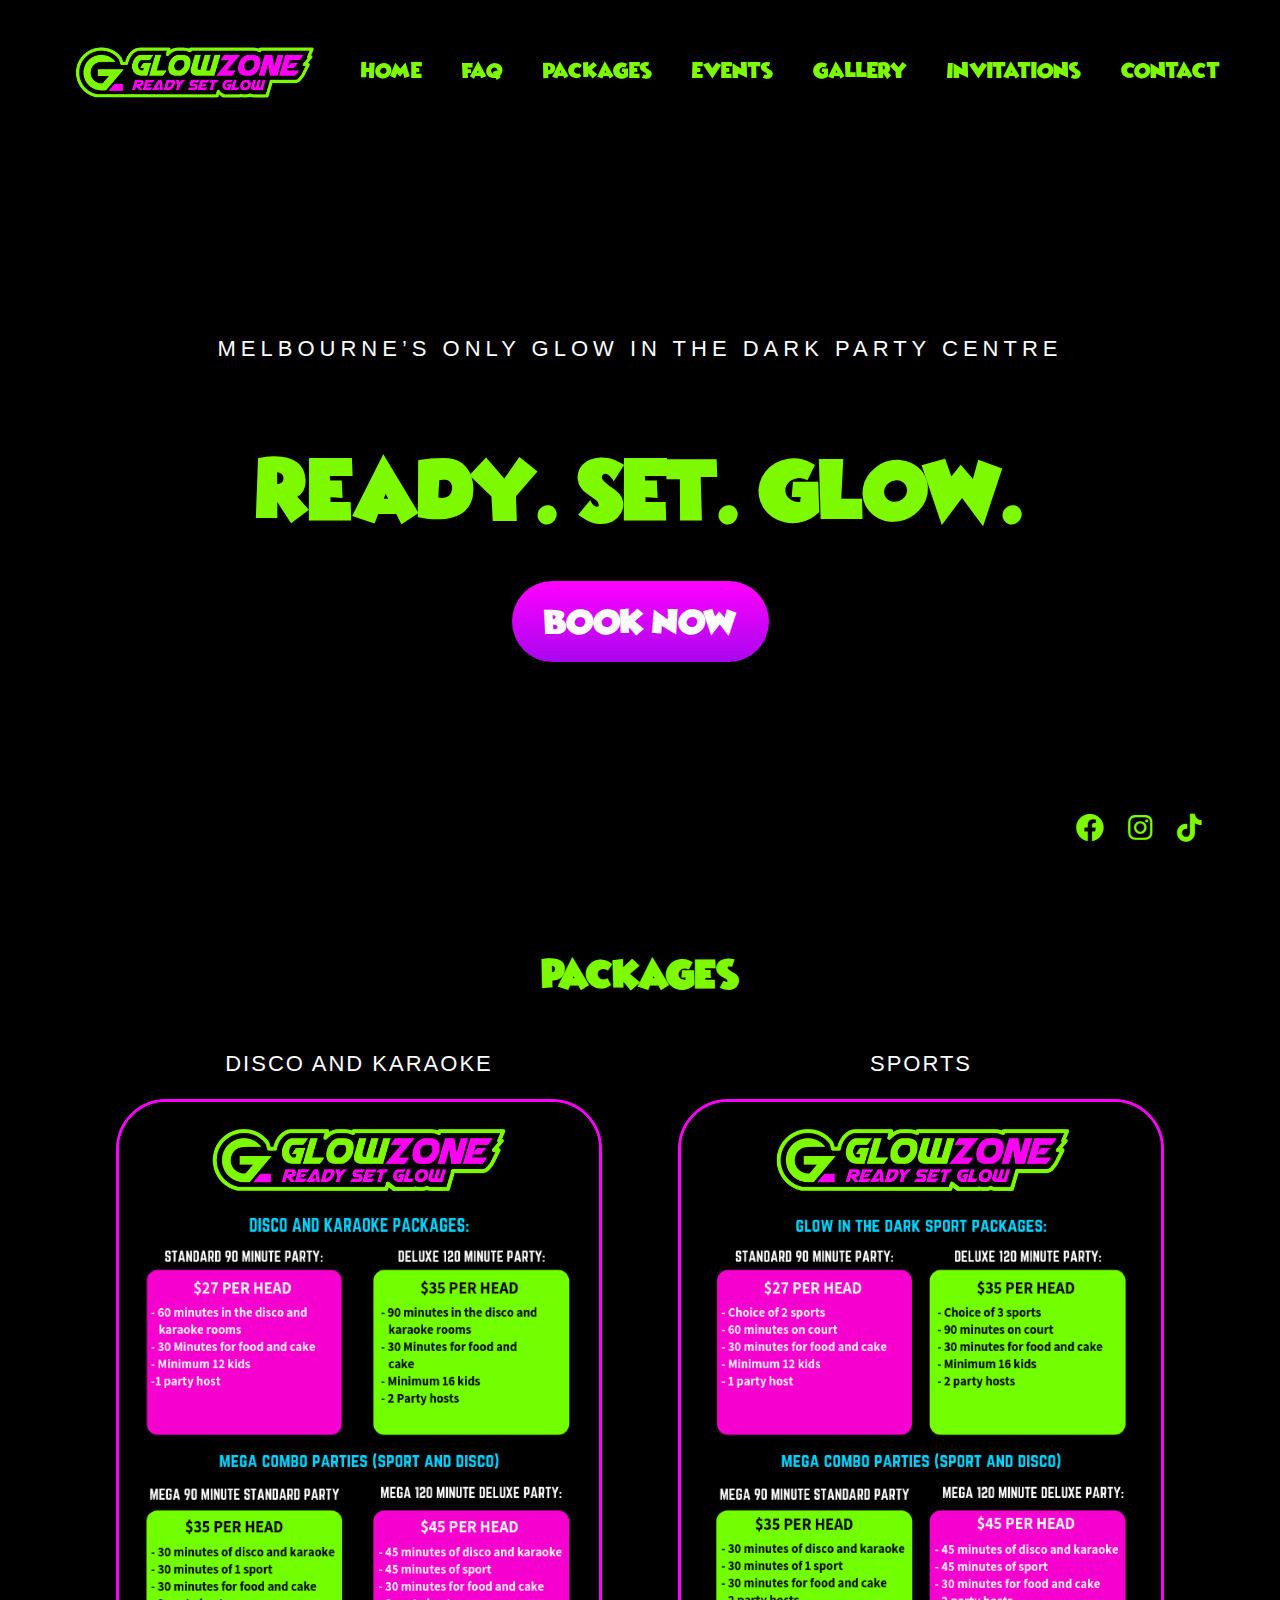
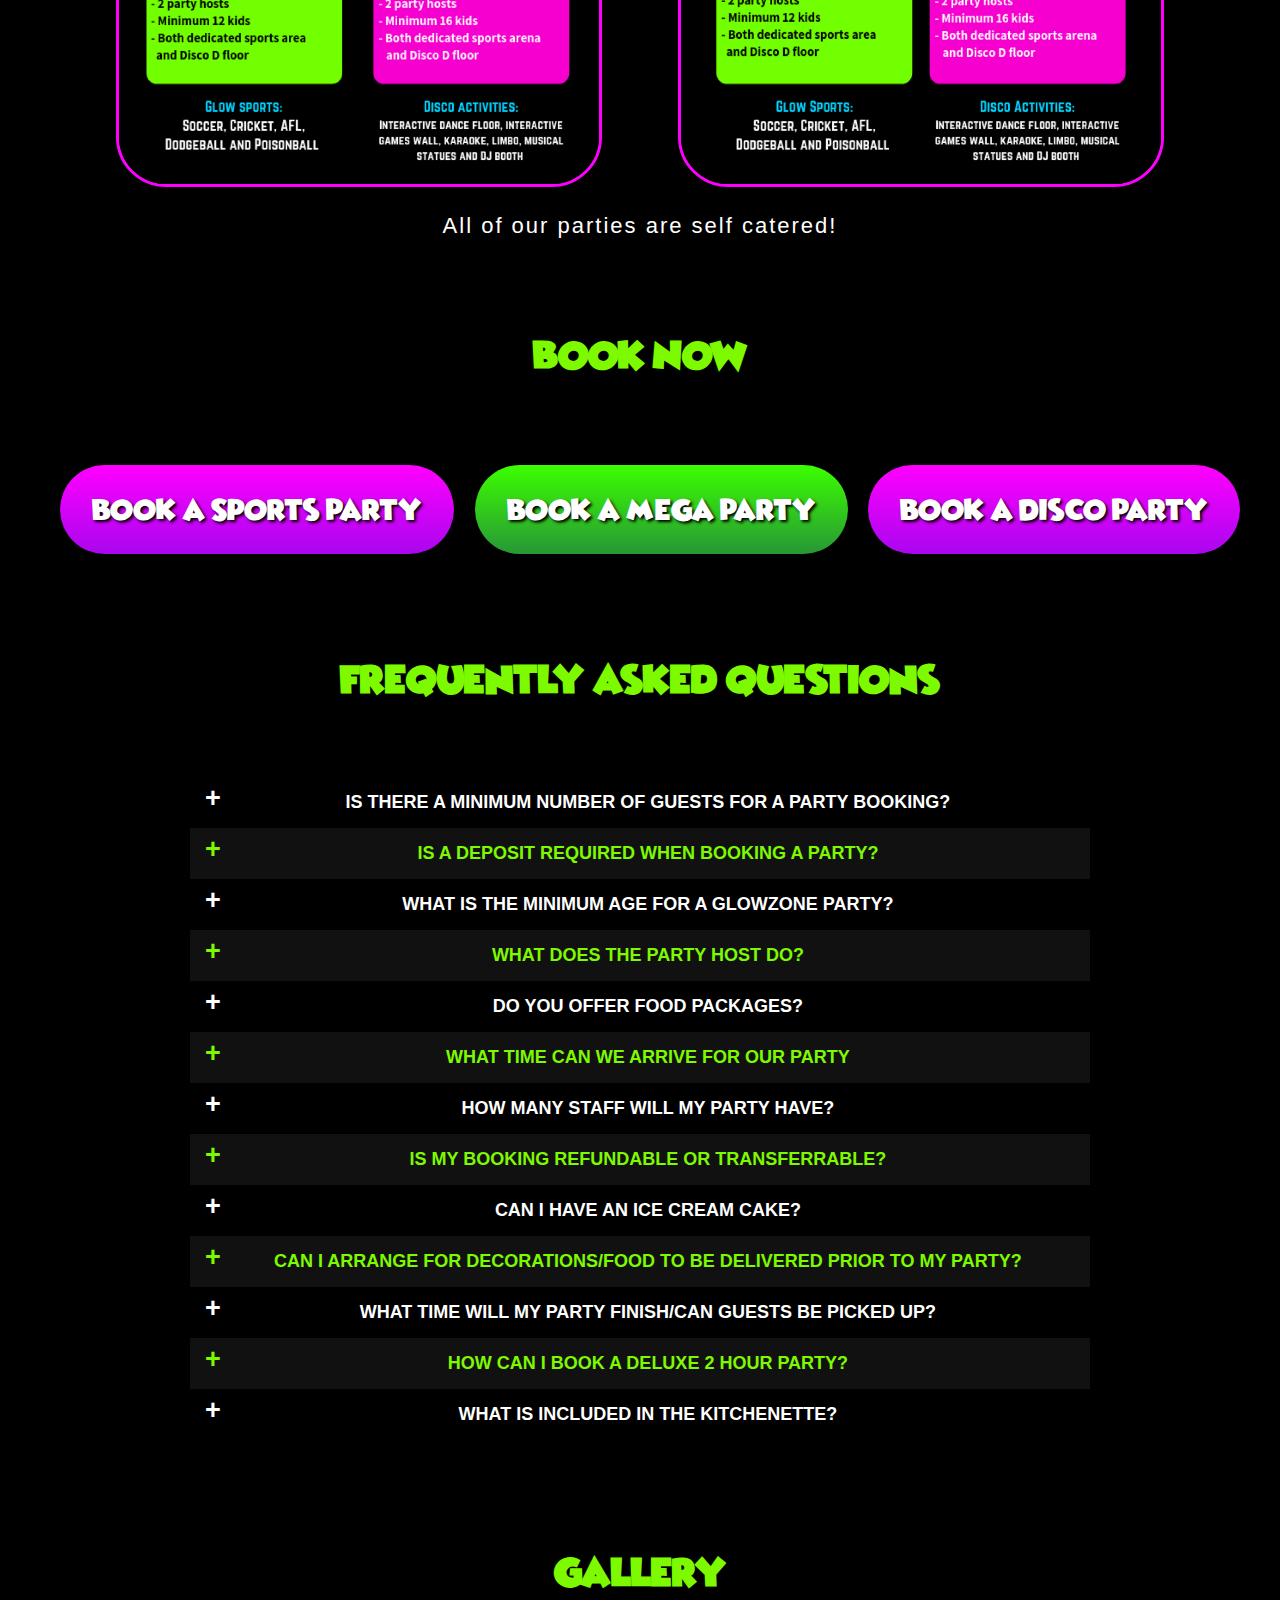
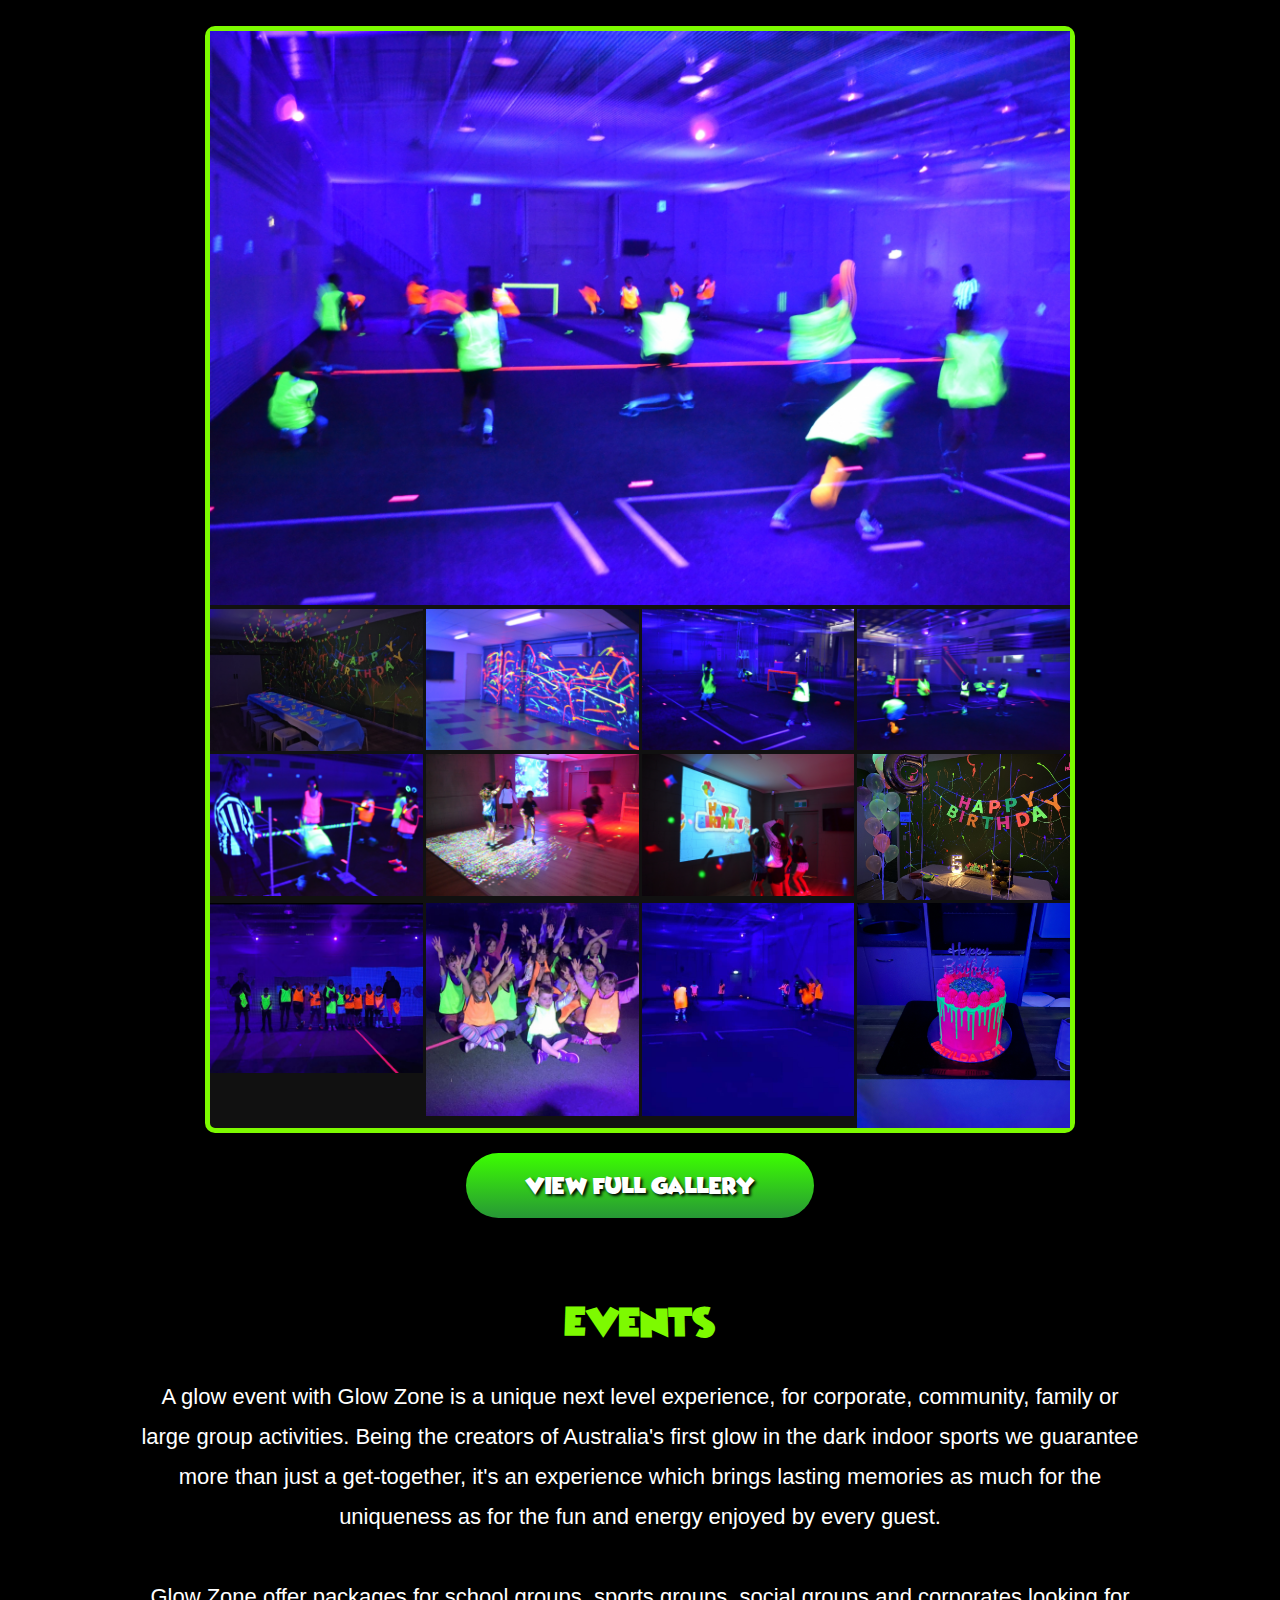
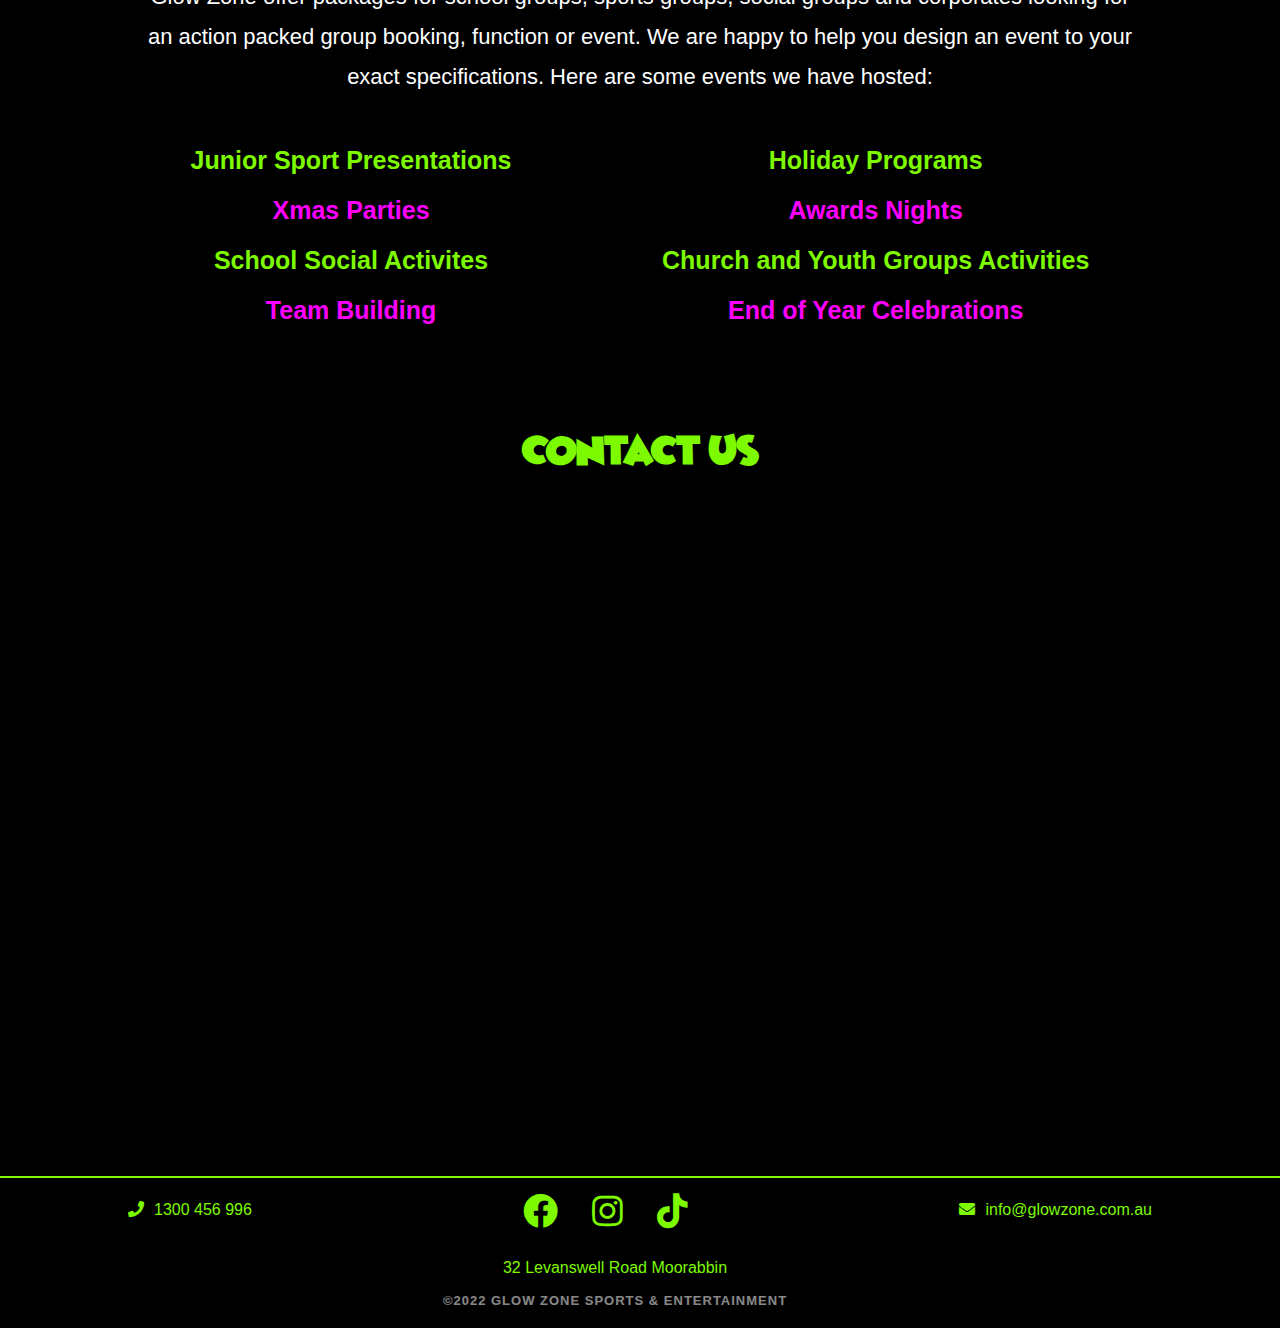
==== index.html @ de0caad4 "update 190723" ====
<!DOCTYPE html>
<html lang="en">
<head>
    <meta charset="UTF-8">
    <meta http-equiv="X-UA-Compatible" content="IE=edge">
    <meta name="viewport" content="width=device-width, initial-scale=1.0">
    <link rel="stylesheet" href="style.css">
    <link
      rel="stylesheet"
      href="https://cdnjs.cloudflare.com/ajax/libs/font-awesome/5.15.4/css/all.min.css"
      integrity="sha512-1ycn6IcaQQ40/MKBW2W4Rhis/DbILU74C1vSrLJxCq57o941Ym01SwNsOMqvEBFlcgUa6xLiPY/NS5R+E6ztJQ=="
      crossorigin="anonymous"
      referrerpolicy="no-referrer"
    />
    <title>The GlowZone</title>
</head>
<body>
    <header>
        <nav class="navbar fade-in fade-all">
            <a href="#" class="logo"><img src="/newlogo.png" alt=""></a>
            <ul class="nav_list nav_center">
                <li class="nav_list-item">
                    <a href="#home" class="nav__link">Home</a>
                </li>
                <li class="nav_list-item">
                  <a href="#faq" class="nav__link">FAQ</a>
                </li>
                <li class="nav-list-item">
                    <a href="#packages" class="nav__link">Packages</a>
                </li>
                <li class="nav-list-item">
                    <a href="#events" class="nav__link">Events</a>
                </li>
                <li class="nav-list-item">
                    <a href="#gallery" class="nav__link">Gallery</a>
                </li>
                <li class="nav-list-item">
                    <a target="popup" 
                    onclick="window.open('invitations.html','popup','width=1200,height=800'); return false;" class="nav__link">Invitations</a>
                </li>
                <li class="nav-list-item">
                    <a href="#contact" class="nav__link">Contact</a>
                </li>
            </ul>
            <div class="burger">
                <div class="line line-1"></div>
                <div class="line line-2"></div>
                <div class="line line-3"></div>
              </div>
            </nav>
    </header>
    <main>
    <section class="home-section" id="home">
      <div class="home">
          <div class="home-content">
            <video autoplay loop muted playsinline class="fade-in fade-all" src="glowzonenewsml.mp4" type="video/mp4"></video>
          </div>
          <p class="fade-in fade-all">MELBOURNE’S ONLY GLOW IN THE DARK PARTY CENTRE</p>
          <div class="home-slogan">
          <h1 class="fade-in fade-ready">Ready.</h1>
          <h1 class="fade-in fade-set">Set.</h1>
          <h1 class="fade-in fade-glow">Glow.</h1>
        </div>
        <div class="fade-in fade-all">
        <div class="book-now">
            <a href="#book">Book Now</a>
        </div>
    </div>
        <div class="overlay"></div>
        <div class="socials">
            <a href="https://www.facebook.com/theglowzonemelbourne" class="socials-link fade-in fade-all"><i class="fab fa-facebook"></i></a>
            <a href="https://www.instagram.com/theglowzonemelbourne/" class="socials-link fade-in fade-all"><i class="fab fa-instagram"></i></a>
            <a href="https://www.tiktok.com/@theglowzonemelbourne" class="socials-link fade-in fade-all"><i class="fab fa-tiktok"></i></a>
            
    </div>
  </div>
  </section>

      <section class="packages" id="packages">
            <h2 class="pkg-heading">Packages</h2>
            <div class="boxes">
              <div class="box1">
                <p class="pkg-subheading">DISCO AND KARAOKE</p>
                <img class="pkg-img" src="/discopackages.jpg" alt="">
              </div>
              <div class="box2">
                <p class="pkg-subheading">SPORTS</p>
                <img class="pkg-img" src="/sportspackages.jpg" alt="">
              </div>
            </div>
            <p class="pkg-subheading">All of our parties are self catered!</p>
      </section>

      <section class="book" id="book">
        <h2 class="pkg-heading">Book Now</h2>
        <div class="buttons">
          <div class="button1">
            <a target="popup" 
            onclick="window.open('https://glowzone.com.au/book.html','popup','width=1200,height=800'); return false;">Book a Sports Party</a>
          </div>
          <div class="button2"><a target="popup" 
            onclick="window.open('https://glowzone.com.au/book.html','popup','width=1200,height=800'); return false;">Book a Mega Party</a></div>
          <div class="button3"><a target="popup" 
            onclick="window.open('https://glowzone.com.au/book.html','popup','width=1200,height=800'); return false;">Book a Disco Party</a></div>
        </div>
    <!-- <div class="newbookings">
      <p class="pkg-heading2"><span>NEW</span> AVAILABLE TIME SLOTS </p>
      <p class="pkg-subheading">NOVEMBER 5TH <br>7PM - 830PM DISCO OR MEGA</p>
    </div> -->
  </section>

  <section class="faq" id="faq">
    <h1 class="pkg-heading">Frequently Asked Questions</h1>
    <div class="container">
        <div class="accordion">
          <dl>
            <dt>
              <a href="#accordion1" aria-expanded="false" aria-controls="accordion1" class="accordion-1 accordion-title accordionTitle js-accordionTrigger">IS THERE A MINIMUM NUMBER OF GUESTS FOR A PARTY BOOKING?</a>
            </dt>
            <dd class="accordion-content accordionItem is-collapsed" id="accordion1" aria-hidden="true">
              <p>ALL of our 90 minute parties (Standard Sport/Disco & Mega Combo) have a minimum of 12.
 
                Our 120 minute Deluxe packages have a minimum of 16.</p>
              
            </dd>
            <dt>
              <a href="#accordion2" aria-expanded="false" aria-controls="accordion2" class="accordion-2 accordion-title accordionTitle2 js-accordionTrigger">
                IS A DEPOSIT REQUIRED WHEN BOOKING A PARTY?</a>
            </dt>
            <dd class="accordion-content accordionItem is-collapsed" id="accordion2" aria-hidden="true">
              <p>A $324.00 deposit is required to book a party. We are unable to reserve or hold dates without a deposit.  The final balance is paid on the day of your party.  The deposit is non refundable.</p>
            </dd>
            <dt>
              <a href="#accordion3" aria-expanded="false" aria-controls="accordion3" class="accordion-3 accordion-title accordionTitle js-accordionTrigger">
                WHAT IS THE MINIMUM AGE FOR A GLOWZONE PARTY?
              </a>
            </dt>
            <dd class="accordion-content accordionItem is-collapsed" id="accordion3" aria-hidden="true">
              <p>We are unable to offer in the dark experiences to children under the age of 5.<br><br>
                Given the nature of the Glow in the Dark activities we provide, Children Under 5 years of age are not permitted to participate in any party activity. Younger siblings are welcome to attend parties but must be fully supervised at all times by a Parent/Guardian and are unable to join in supervised activities or are they the responsibility of Party Hosts.
                 </p>
              
            </dd>
            <dt>
              <a href="#accordion4" aria-expanded="false" aria-controls="accordion4" class="accordion-4 accordion-title accordionTitle2 js-accordionTrigger">
                WHAT DOES THE PARTY HOST DO?
              </a>
            </dt>
            <dd class="accordion-content accordionItem is-collapsed" id="accordion4" aria-hidden="true">
              <p>The party hosts will entertain the invited party guests during the party and organise all the sport/disco activities. They will also split children into teams/groups and umpire/coordinate activities ensuring all children enjoy the experience regardless of ability or expertise. Party hosts will also clean up the party rooms and take care of anything you would prefer to not to take home.</p>
              
            </dd>
            <dt>
              <a href="#accordion4" aria-expanded="false" aria-controls="accordion4" class="accordion-4 accordion-title accordionTitle js-accordionTrigger">
                DO YOU OFFER FOOD PACKAGES?
              </a>
            </dt>
            <dd class="accordion-content accordionItem is-collapsed" id="accordion4" aria-hidden="true">
              <p>NO. All parties at GlowZone are self-catered. Parents have total control and flexibility of what your party guests eat and drink. We do provide kitchenette facilities with Ovens, Microwave and Fridges for food to be prepared and served.
              </p>
              
            </dd>
            <dt>
              <a href="#accordion4" aria-expanded="false" aria-controls="accordion4" class="accordion-4 accordion-title accordionTitle2 js-accordionTrigger">
                WHAT TIME CAN WE ARRIVE FOR OUR PARTY
              </a>
            </dt>
            <dd class="accordion-content accordionItem is-collapsed" id="accordion4" aria-hidden="true">
              <p>We request that Host Parents arrive 15 minutes to your scheduled party time. Invited Party Guests can arrive 5 minutes prior to the party scheduled start time to ensure that your party experience begins on time and that none of your guests miss out on any of the fun!</p>
              
            </dd>
            <dt>
              <a href="#accordion4" aria-expanded="false" aria-controls="accordion4" class="accordion-4 accordion-title accordionTitle js-accordionTrigger">
                HOW MANY STAFF WILL MY PARTY HAVE?
              </a>
            </dt>
            <dd class="accordion-content accordionItem is-collapsed" id="accordion4" aria-hidden="true">
              <p>A party supervisor and party host are assigned to all GlowZone Standard parties.
 
                We are required to have 2 party hosts for all parties of 16 or more participants. Please advise us ASAP should your numbers exceed 16 to allow us to roster extra staff. Please note: A fee of $80.00 applies for an additional party host, for 16 to 29 people. An additional charge of $160 applies to numbers of 30 or more people.
                 
                For Mega parties 2 party hosts are assigned to the party. An extra staff member is assigned when party guests exceed 30 at an additional cost of $80).</p>
              
            </dd>
            <dt>
              <a href="#accordion4" aria-expanded="false" aria-controls="accordion4" class="accordion-4 accordion-title accordionTitle2 js-accordionTrigger">
                IS MY BOOKING REFUNDABLE OR TRANSFERRABLE?
              </a>
            </dt>
            <dd class="accordion-content accordionItem is-collapsed" id="accordion4" aria-hidden="true">
              <p>All booking are non-refundable and non-transferrable.</p>
              
            </dd>
            <dt>
              <a href="#accordion4" aria-expanded="false" aria-controls="accordion4" class="accordion-4 accordion-title accordionTitle js-accordionTrigger">
                CAN I HAVE AN ICE CREAM CAKE?
              </a>
            </dt>
            <dd class="accordion-content accordionItem is-collapsed" id="accordion4" aria-hidden="true">
              <p>Yes. We have a freezer on site to accommodate Ice Cream Cakes. Dimensions of the freezer are 60cm (Length) x 40cm (Width) x 50cm (Depth).
 
                Please note : Custom Ice creams often come with boards – the dimensions of the cake and board can’t exceed the above measurements.</p>
              
            </dd>
            <dt>
              <a href="#accordion4" aria-expanded="false" aria-controls="accordion4" class="accordion-4 accordion-title accordionTitle2 js-accordionTrigger">
                CAN I ARRANGE FOR DECORATIONS/FOOD TO BE DELIVERED PRIOR TO MY PARTY?
              </a>
            </dt>
            <dd class="accordion-content accordionItem is-collapsed" id="accordion4" aria-hidden="true">
              <p>No. Unfortunately we are unable to accept any deliveries prior to the 15 minute allocated arrival time of your party</p>
            </dd>
            <dt>
              <a href="#accordion4" aria-expanded="false" aria-controls="accordion4" class="accordion-4 accordion-title accordionTitle js-accordionTrigger">
                WHAT TIME WILL MY PARTY FINISH/CAN GUESTS BE PICKED UP?
              </a>
            </dt>
            <dd class="accordion-content accordionItem is-collapsed" id="accordion4" aria-hidden="true">
              <p>We appreciate your cooperation in making sure your party does not run over time as other parties / functions will be booked before/after your booking. The party finishes at your scheduled finish time. Guests should be picked up at the scheduled finish time. Cleaning and pack up of the party room will commence at the scheduled finish time of the party.</p>
              
            </dd>
            <dt>
              <a href="#accordion4" aria-expanded="false" aria-controls="accordion4" class="accordion-4 accordion-title accordionTitle2 js-accordionTrigger">
                HOW CAN I BOOK A DELUXE 2 HOUR PARTY?
              </a>
            </dt>
            <dd class="accordion-content accordionItem is-collapsed" id="accordion4" aria-hidden="true">
              <p>To book an EPIC deluxe party, phone us on 1300 456 996. Please note that these parties cannot be booked online and are held in our afternoon time slots of 4pm for Sport or 4.30pm for a Mega or Disco booking.</p>
            </dd>
            <dt>
              <a href="#accordion4" aria-expanded="false" aria-controls="accordion4" class="accordion-4 accordion-title accordionTitle js-accordionTrigger">
                WHAT IS INCLUDED IN THE KITCHENETTE?
              </a>
            </dt>
            <dd class="accordion-content accordionItem is-collapsed" id="accordion4" aria-hidden="true">
              <p>Our Glowzone party rooms have an oven, a microwave, a fridge and a small freezer. A larger fridge and freezer are available upon request.</p>
            </dd>
          </dl>
        </div>
      </div>
</section>
<section class="gallery" id="gallery">
  <h2 class="pkg-heading">Gallery</h2>
  <div class="gallery-container">
      <div class="main-img">
          <img src="/image1.jpeg" id="current">
      </div>

      <div class="imgs">
          <img src="/image3.jpeg">
          <img src="/image7.jpeg">
          <img src="/image8.jpeg">
          <img src="/image2.jpeg">
          <img src="/image4.jpeg">
          <img src="/image10.jpeg">
          <img src="/image11.jpeg">
          <img src="/image12.jpeg">
          <img src="/new images/image13.PNG">
          <img src="/new images/image15.JPG">
          <img src="/new images/image16.JPG">
          <img src="/new images/image17.JPG">
      </div>
  </div>
  <div class="button22">
    <a href="gallery.html" target="popup">View Full Gallery</a>
  </div>
</section>

<section class="events" id="events">
  <h2 class="events-heading">Events</h2>
  <div class="events-paragraph"><p>A glow event with Glow Zone is a unique next level experience, for corporate, community, family or large group activities.

    Being the creators of Australia's first glow in the dark indoor sports we guarantee more than just a get-together, it's an experience which brings lasting memories as much for the uniqueness as for the fun and energy enjoyed by every guest.
    
    <br><br>Glow Zone offer packages for school groups, sports groups, social groups and corporates looking for an action packed group booking, function or event.
    
    We are happy to help you design an event to your exact specifications.
    
    Here are some events we have hosted:</p></div>

    <div class="boxes">
      <div class="box1">
        <ul>
          <li class="event-li1">Junior Sport Presentations</li>
          <li class="event-li2">Xmas Parties</li>
          <li class="event-li1">School Social Activites</li>
          <li class="event-li2">Team Building</li>
        </ul>
      </div>
      <div class="box2">
        <ul>
          <li class="event-li1">Holiday Programs</li>
          <li class="event-li2">Awards Nights</li>
          <li class="event-li1">Church and Youth Groups Activities</li>
          <li class="event-li2">End of Year Celebrations</li>
        </ul>
      </div>
    </div>
  
</section>

<section class="contact" id="contact">
  <h1 class="pkg-heading">Contact Us</h1>
  <div class="contact-container">
      <div class="contact-box fade-in">
        <div class="left"></div>
        <div class="right">
          <h2>Contact Us</h2>
          <form class="contact-form" name="contact" method="POST" netlify-honeypot="bot-field" data-netlify="true">
            <input type="hidden" name="form-name" value="contact">
             <p class="hidden">
            <label>Don’t fill this out if you’re human: <input name="bot-field" /></label>
            </p>
          <input type="text" class="field" name="name" placeholder="Your Name" required>
          <input type="text" class="field" name="email" placeholder="Your Email" required>
          <input type="text" class="field" name="phone" placeholder="Phone" required>
          <textarea placeholder="Message" name="message" class="field"></textarea required>
          <input type="submit" value="Send" class="btn">
        </form> 
        </div>
      </div>
    </div>
</section>
<section class="footer">
<div class="footer-container">
  <div class="row">
  <div class="footer-phone"><a href="tel:1300456996"><i class="fas fa-phone"></i>1300 456 996</a></div>
  <div class="socials-footer">
    <a href="https://www.facebook.com/theglowzonemelbourne" class="socials-link"><i class="fab fa-facebook"></i></a>
    <a href="https://www.instagram.com/theglowzonemelbourne/" class="socials-link"><i class="fab fa-instagram"></i></a>
    <a href="https://www.tiktok.com/@theglowzonemelbourne" class="socials-link"><i class="fab fa-tiktok"></i></a>
  </div>
  <div class="footer-email">
    <a href="mailto:info@glowzone.com.au"><i class="fas fa-envelope"></i>info@glowzone.com.au</a></div>
</div>
  <div class="address">
    <p>32 Levanswell Road Moorabbin</p></div>
  <div class="copyright">&copy;2022 GLOW ZONE SPORTS & ENTERTAINMENT</div>
</div>
</section>

  </main>

    <script src="/main.js"></script>
</body>
</html>
---- style.css ----
@import url(//db.onlinewebfonts.com/c/158e715d2cf42256101d89a4e7bc909e?family=Wicked+Mouse);
@import url('http://fonts.cdnfonts.com/css/gotham');

@font-face {
  font-family: 'Wicked Mouse Demo';

  src: url('fonts/Wicked\ Mouse\ Demo.otf') format('otf'),
    url('fonts/Wicked\ Mouse\ Demo.otf') format('otf'),
    url('fonts/Wicked\ Mouse\ Demo.otf') format('truetype'),
    url('fonts/Gotham\ Black.otf') format('oft'),
    url('fonts/Gotham\ Black.ttf') format('ttf');

  font-weight: normal;

  font-style: normal;
}

html {
  scroll-behavior: smooth;
}

body {
  margin: 0;
}
/* Home Section Start */

header {
  position: fixed;
  top: 0;
  left: 0;
  right: 0;
  height: 60px;
  z-index: 999;
  display: flex;
  justify-content: space-between;
  align-items: center;
  padding: 2em 3em;
  transition: background 250ms ease-in;
  background: rgba(0, 0, 0, 0.6);
  color: var(--text);
}

.navbar {
  z-index: 2;
  position: absolute;
  top: 0px;
  left: 0px;
  padding: 40px 0px;
  width: 100%;
  display: flex;
  justify-content: space-evenly;
  overflow: hidden;
}

.logo {
  transition: transform 0.5s;
  z-index: 208;
}

.logo img {
  width: 250px;
  padding-left: 50px;
}

.logo:hover {
  transform: scale(1.08);
}

.nav_list {
  display: flex;
  list-style: none;
  margin-right: 20px;
  flex-wrap: wrap;
}

.nav_list li a {
  padding: 0px 20px;
  flex-wrap: wrap;
  font-size: 18px;
  cursor: pointer;
  font-family: 'Wicked Mouse Demo', sans-serif;
  color: #7dfa00;
  text-decoration: none;
}

.nav_list li {
  transition: all 0.5s;
}

.nav_list li:hover {
  transform: scale(1.2);
}

.nav__link:after {
  content: '';
  position: absolute;
  bottom: 0;
  left: var(--spacing);
  right: var(--spacing);
  height: 2px;
  background: currentColor;
  -webkit-transform: scaleX(0);
  transform: scaleX(0);
  transition: -webkit-transform 150ms ease-in-out;
  transition: transform 150ms ease-in-out;
  transition: transform 150ms ease-in-out, -webkit-transform 150ms ease-in-out;
}

.nav__link:hover::after {
  -webkit-transform: scaleX(1);
  transform: scaleX(1);
}

.home-section {
  height: 100vh;
}

ul {
  padding-inline-start: 0;
}

.home {
  position: absolute;
  top: 0;
  left: 0;
  width: 100%;
  height: 100vh;
  background-size: cover;
  background-blend-mode: multiply;
  color: white;
  background-color: #000;
  text-align: center;
  display: flex;
  flex-direction: column;
  justify-content: center;
  margin: 0;
  padding: 0;
  align-items: center;
  z-index: 0;
}

.home-content {
  display: flex;
  justify-content: center;
  align-items: center;
  text-align: center;
}
.home-content video {
  position: absolute;
  top: 0;
  left: 0;
  width: 100%;
  height: 100%;
  object-fit: cover;
  z-index: -1;
}

.home p {
  font-family: 'Gotham Black', sans-serif;
  font-size: 22px;
  padding-top: 60px;
  margin-bottom: 60px;
  letter-spacing: 5px;
}

.home-slogan {
  display: flex;
  justify-content: center;
  align-items: center;
}

.home-slogan h1 {
  font-family: 'Wicked Mouse Demo', sans-serif;
  color: #7dfa00;
  font-size: 70px;
  margin: 10px;
  -webkit-animation: glow 3s ease-in-out infinite alternate 3.1s;
  -moz-animation: glow 3s ease-in-out infinite alternate 3.1s;
  animation: glow 3s ease-in-out infinite alternate 3.1s;
}

@-webkit-keyframes glow {
  from {
    text-shadow: 0 0 0.2px #ff00ff, 0 0 0.4px #ff00ff, 0 0 0.6px #ff00ff,
      0 0 0.8px #ff00ff, 0 0 1px #ff00ff, 0 0 1.2px #ff00ff, 0 0 1.4px #ff00ff;
  }
  to {
    text-shadow: 0 0 10px #bc06ef, 0 0 15px #bc06ef, 0 0 20px #bc06ef,
      0 0 25px #bc06ef, 0 0 30px #bc06ef, 0 0 35px #bc06ef, 0 0 40px #bc06ef;
  }
}

@-webkit-keyframes glow2 {
  from {
    text-shadow: 0 0 0.2px #7dfa00, 0 0 0.4px #7dfa00, 0 0 0.6px #7dfa00,
      0 0 0.8px #7dfa00, 0 0 1px #7dfa00, 0 0 1.2px #7dfa00, 0 0 1.4px #7dfa00;
  }
  to {
    text-shadow: 0 0 10px #7dfa00, 0 0 15px #7dfa00, 0 0 20px #7dfa00,
      0 0 25px #7dfa00, 0 0 30px #7dfa00, 0 0 35px #7dfa00, 0 0 40px #7dfa00;
  }
}

.burger {
  display: none;
  cursor: pointer;
}

.burger div {
  width: 25px;
  height: 3px;
  border-radius: 2px;
  background-color: #7dfa00;
  margin: 4px;
  transition: transform 0.4s;
}

.change .line-1 {
  transform: translate(-10%, -1.2px) rotate(-45deg);
  transform-origin: right;
  border-radius: 5px;
  width: 85%;
}

.change .line-2 {
  opacity: 0;
}

.change .line-3 {
  transform: translateY(5.2px) translateX(-3px) rotate(45deg);
  transform-origin: right;
  border-radius: 5px;
  width: 85%;
}

.book-now {
  transition: transform 0.5s;
  padding-top: 40px;
}

.book-now a {
  text-decoration: none;
  font-family: 'Wicked Mouse Demo', sans-serif;
  color: #fff;
  font-size: 30px;
  background: linear-gradient(to bottom, #ff00ff, #aa06ef);
  padding: 1rem 2rem;
  border-radius: 55px;
}

.book-now:hover {
  transform: scale(1.1);
}

.fade-in {
  opacity: 0;
}

.fade-in.appear {
  transform: translateX(0%);
  opacity: 1;
}

.fade-ready {
  transition: opacity 650ms ease-in 0.5s;
}
.fade-set {
  transition: opacity 650ms ease-in 1.5s;
}
.fade-glow {
  transition: opacity 650ms ease-in 2.5s;
}

.fade-all {
  transition: opacity 650ms ease-in 2.7s;
}

.overlay {
  position: absolute;
  top: 0;
  left: 0;
  height: 100%;
  width: 100%;
  background-color: #000;
  opacity: 0.5;
  z-index: -1;
}

.socials {
  position: absolute;
  bottom: 0;
  right: 20px;
  padding: 3rem;
}

.socials i {
  font-size: 28px;
  margin: 10px;
  color: #7dfa00;
  transition: all 0.5s;
}

.socials i:hover {
  transform: scale(1.1);
  animation: glow 1s ease-in infinite alternate;
}
/* Home Section End */

/* Packages Section Start */
.packages {
  height: auto;
  background-color: #000;
  margin: 0;
  padding: 20px 40px;
}

.pkg-heading {
  font-family: 'Wicked Mouse Demo', sans-serif;
  font-size: 33px;
  text-align: center;
  color: #7dfa00;
}
.pkg-heading2 {
  font-family: 'Wicked Mouse Demo', sans-serif;
  font-size: 26px;
  text-align: center;
  color: #7dfa00;
}
.pkg-heading2 span {
  color: #ff00ff;
}

.newbookings{
  width: 80%;
  margin: 0 auto;
}

.pkg-subheading {
  font-family: 'Gotham Black', sans-serif;
  font-size: 22px;
  text-align: center;
  color: #fff;
  letter-spacing: 2px;
}

.boxes {
  display: flex;
  justify-content: space-evenly;
}

.box1,
.box2 {
  transition: all 0.5s;
}

.box1:hover {
  transform: translateY(-10px);
}

.box2:hover {
  transform: translateY(-10px);
}

.pkg-img {
  border: #ff00ff 3px solid;
  border-radius: 50px;
  width: 480px;
  transition: all 0.5s;
}

/* Packages Section End */

/* Events Section Start */
.events {
  height: auto;
  background-color: #000;
  margin: 0;
  padding: 20px 40px;
}

.events-heading {
  font-family: 'Wicked Mouse Demo', sans-serif;
  font-size: 33px;
  text-align: center;
  color: #7dfa00;
}

.events-paragraph {
  font-family: 'Gotham', sans-serif;
  font-size: 22px;
  font-weight: 400;
  text-align: center;
  color: #fff;
  letter-spacing: 0px;
  line-height: 2.5rem;
  padding: 0px 100px;
}

.event-li1 {
  font-family: 'Gotham', sans-serif;
  font-size: 25px;
  font-weight: 600;
  text-align: center;
  line-height: 2em;
  color: #7dfa00;
  list-style: none;
}
.event-li2 {
  font-family: 'Gotham', sans-serif;
  font-size: 25px;
  font-weight: 600;
  line-height: 2em;
  text-align: center;
  color: #ff00ff;
  list-style: none;
}

/* Events Section End */

/* Book Now Section Start */
.book {
  height: auto;
  background-color: #000;
  margin: 0;
  padding: 20px 40px;
}

.book-text-heading{
  font-family: 'Gotham Black', sans-serif;
  font-size: 33px;
  text-align: center;
  color: #fff;
  margin-bottom: 40px;
}
.book-body{
  background-color: #000;
}

.book-text{
  text-align: center;
}

.book-text-points ul li{
  font-family: 'Gotham Black', sans-serif;
  font-size: 20px;
  text-align: center;
  color: #fff;
  text-decoration: none;
  list-style: none;
  margin-bottom: 25px;
}

.book-text-points ul li:nth-child(2),
.book-text-points ul li:nth-child(4){
  color: #7dfa00;
}

.book2 {
  height: auto;
  background-color: #000;
  margin: 0;
  padding: 20px 40px;
}

.buttons {
  display: flex;
  flex-direction: row;
  flex-wrap: wrap;
  align-items: center;
  width: 100%;
  padding: 40px 10px;
  justify-content: space-evenly;
}

.button1,
.button2,
.button3 {
  transition: all 0.5s;
  margin: 40px 10px;
  width: auto;
  padding: 0;
}

.button1 a {
  text-decoration: none;
  font-family: 'Wicked Mouse Demo', sans-serif;
  color: #fff;
  font-size: 25px;
  background: linear-gradient(to bottom, #ff00ff, #aa06ef);
  text-align: center;
  padding: 1.5rem 2rem;
  border-radius: 55px;
  width: 300px;
  text-shadow: 2px 2px 3px #000;
}
.button2 a {
  text-decoration: none;
  font-family: 'Wicked Mouse Demo', sans-serif;
  color: #fff;
  font-size: 25px;
  background: linear-gradient(to bottom, #3cff00, #279736);
  padding: 1.5rem 2rem;
  width: 300px;
  text-align: center;
  border-radius: 55px;
  text-shadow: 2px 2px 3px #000;
}

.button22{
  display: flex;
  margin-top: 20px;
  transition: all 0.5s;
}
.button22 a {
  text-decoration: none;
  margin: auto;
  font-family: 'Wicked Mouse Demo', sans-serif;
  color: #fff;
  font-size: 20px;
  background: linear-gradient(to bottom, #3cff00, #279736);
  padding: 1rem 1.5rem;
  width: 300px;
  text-align: center;
  border-radius: 55px;
  text-shadow: 2px 2px 3px #000;
}

.button3 a {
  text-decoration: none;
  font-family: 'Wicked Mouse Demo', sans-serif;
  color: #fff;
  font-size: 25px;
  background: linear-gradient(to bottom, #ff00ff, #aa06ef);
  padding: 1.5rem 2rem;
  width: 300px;
  text-align: center;
  border-radius: 55px;
  text-shadow: 2px 2px 3px #000;
}

.button1:hover,
.button2:hover,
.button3:hover,
.button22:hover {
  transform: scale(1.1);
}
/* Book Now Section End */

/* FAQ */
.faq {
  width: 100%;
  height: auto;
  display: flex;
  overflow: hidden;
  flex-direction: column;
  background: #000;
}

.heading-primary {
  font-family: 'Wicked Mouse Demo', sans-serif;
  font-size: 33px;
  text-align: center;
  color: #7dfa00;
  margin-bottom: 30px;
}

.accordion-list:after {
  content: '';
  display: block;
  height: 1em;
  width: 100%;
  background-color: darken(#38cc70, 10%);
}
.accordion dd,
.accordion__panel {
  background-color: #111;
  font-family: 'Gotham Black', sans-serif;
  font-size: 18px;
  font-size: 1em;
  line-height: 1.5em;
  letter-spacing: 0.05rem;
}
.accordion p {
  padding: 1em 2em 1em 2em;
}

.accordion {
  position: relative;
  border-radius: 5px;
  background-color: #111;
}
.container {
  max-width: 900px;
  margin: 0 auto;
  padding: 2em 0 2em 0;
  transition: transform 0.5s;
  overflow: visible;
  border-radius: 10px;
}

.container:hover {
  transform: translateY(-10px);
}

.accordionTitle,
.accordion__Heading {
  background-color: #000;
  font-family: 'Gotham Bold', sans-serif;
  font-size: 18px;
  text-align: center;
  font-weight: 600;
  padding: 15px;
  display: block;
  text-decoration: none;
  color: #fff;
  transition: background-color 0.5s ease-in-out;
}
.accordionTitle2 {
  background: #111;
  font-family: 'Gotham Bold', sans-serif;
  font-size: 18px;
  text-align: center;
  font-weight: 600;
  padding: 15px;
  display: block;
  text-decoration: none;
  color: #7dfa00;
  transition: background-color 0.5s ease-in-out;
}

.accordionTitle:before {
  content: '+';
  font-size: 1.5em;
  line-height: 0.5em;
  float: left;
  transition: transform 0.3s ease-in-out;
}
.accordionTitle:hover {
  background-color: darken(#38cc70, 10%);
}
.accordionTitleActive,
.accordionTitle.is-expanded {
  background-color: darken(#38cc70, 10%);
}
.accordionTitleActive,
.accordionTitle.is-expanded:before {
  transform: rotate(-225deg);
}

.accordionTitle2:before {
  content: '+';
  font-size: 1.5em;
  line-height: 0.5em;
  float: left;
  transition: transform 0.3s ease-in-out;
}
.accordionTitle2:hover {
  background-color: darken(#38cc70, 10%);
}
.accordionTitleActive,
.accordionTitle2.is-expanded {
  background-color: darken(#38cc70, 10%);
}
.accordionTitleActive,
.accordionTitle2.is-expanded:before {
  transform: rotate(-225deg);
}

.accordionItem {
  height: auto;
  overflow: hidden;
  /* SHAME: magic number to allow the accordion to animate */
  max-height: 50em;
  transition: max-height 1s;
  color: #fff;
  font-family: 'Gotham', sans-serif !important;
  font-weight: 500;
}

.accordionItem.is-collapsed {
  max-height: 0;
}
.no-js .accordionItem.is-collapsed {
  max-height: auto;
}
.animateIn {
  animation: accordionIn 0.45s normal ease-in-out both 1;
}
.animateOut {
  animation: accordionOut 0.45s alternate ease-in-out both 1;
}

@keyframes accordionIn {
  0% {
    opacity: 0;
    transform: scale(0.9) rotateX(-60deg);
    transform-origin: 50% 0;
  }
  100% {
    opacity: 1;
    transform: scale(1);
  }
}

@keyframes accordionOut {
  0% {
    opacity: 1;
    transform: scale(1);
  }
  100% {
    opacity: 0;
    transform: scale(0.9) rotateX(-60deg);
  }
}
/* End of FAQ*/

/* Gallery */

.gallery {
  padding: 30px;
  background-color: #000;
}

.gallery-container {
  max-width: 860px;
  margin: auto;
  border: #7dfa00 solid 5px;
  border-radius: 10px;
  background: #111;
}

.main-img img,
.imgs img {
  width: 100%;
}

.imgs {
  display: grid;
  grid-template-columns: repeat(4, 1fr);
  grid-gap: 3px;
}

@keyframes fadeIN {
  to {
    opacity: 1;
  }
}

.fade-in-img {
  opacity: 0;
  animation: fadeIN 0.5s ease-in 1 forwards;
}

/* End of Gallery */

/* Contact */

.contact {
  font-family: 'Gotham Black', sans-serif;
  background-color: #000;
  padding: 30px;
  margin: 0;
}

.contact-container {
  position: relative;
  display: flex;
  justify-content: center;
  align-items: center;
  padding: 40px 100px;
}

.contact-box:hover {
  transform: translateY(-10px);
}

.contact-box {
  max-width: 750px;
  border-radius: 7px;
  display: grid;
  grid-template-columns: repeat(2, 1fr);
  justify-content: center;
  align-items: center;
  transition: transform 0.5s, opacity 650ms ease-in;
  text-align: center;
  padding: 0;
  margin: 0;
  background-color: rgb(210, 210, 210);
  z-index: 2;
  font-family: 'Wicked Mouse Demo', sans-serif;
  box-shadow: 0px 0px 19px 5px rgba(0, 0, 0, 0.59);
}

.left {
  background: rgba(66, 85, 67, 0.3) url('/contact.jpeg') no-repeat right;
  background-size: cover;
  background-blend-mode: multiply;
  height: 100%;
  border-top-left-radius: 7px;
  border-bottom-left-radius: 7px;
}

.right {
  padding: 25px 40px;
}

.contact h2 {
  position: relative;
  padding: 0 0 10px;
  margin-top: 10px;
  margin-bottom: 25px;
  font-family: 'Wicked Mouse Demo', sans-serif;
  font-weight: 300;
}

.contact h2:after {
  content: '';
  position: absolute;
  left: 50%;
  bottom: 0;
  transform: translateX(-50%);
  height: 4px;
  width: 50px;
  border-radius: 2px;
  background-color: #ff00ff;
}

.hidden {
  display: none;
}

.field {
  width: 90%;
  border: 2px solid rgba(0, 0, 0, 0);
  outline: none;
  background-color: rgba(230, 230, 230, 0.6);
  padding: 0.5rem 1rem;
  font-size: 1.1rem;
  margin-bottom: 22px;
  transition: 0.3s;
  font-family: 'Gotham Black', sans-serif;
  font-weight: 300;
  border-radius: 10px;
}

.field:hover {
  background-color: rgba(0, 0, 0, 0.1);
}

textarea {
  min-height: 150px;
  font-family: 'museo-sans-rounded', sans-serif;
  font-weight: 300;
}

.contact .btn {
  width: 100%;
  padding: 0.5rem 1rem;
  background-color: #ff00ff;
  color: #fff;
  font-size: 1.1rem;
  border: none;
  outline: none;
  cursor: pointer;
  border-radius: 15px;
  transition: 0.5s;
  font-family: 'Wicked Mouse Demo', sans-serif;
  font-weight: 300;
}

.contact .btn:hover {
  background-color: #b302b3;
}

.field:focus {
  border: 2px solid rgba(231, 3, 201, 0.47);
  background-color: #fff;
}

@media screen and (max-width: 880px) {
  .contact-box {
    grid-template-columns: 1fr;
  }

  .right {
    padding: 15px 30px;
  }

  .contact-container {
    padding: 30px 0px;
  }

  .contact h2 {
    margin-bottom: 20px;
    margin-top: 0;
  }

  .contact .btn {
    width: 90%;
  }

  .left {
    height: 200px;
    border-top-right-radius: 7px;
    border-bottom-left-radius: 0px;
  }
}

@media screen and (max-width: 320px) {
  .right {
    padding: 15px 38px 15px 25px;
  }
}

/* End of Contact

/* Invitations */

.invitations {
  padding: 40px 0px;
  height: auto;
  background-color: #000;
}

.invite-boxes {
  display: flex;
  justify-content: space-evenly;
  flex-wrap: wrap;
}

.invite {
  display: flex;
  flex-direction: column;
  justify-content: center;
  align-items: center;
  padding-top: 40px;
  margin: 0 20px;
}
.invite img {
  height: 300px;
}

.invite p {
  color: #fff;
  text-shadow: 2px 2px 6px #000;
  font-family: 'Wicked Mouse Demo', sans-serif;
  background-color: #7dfa00;
  padding: 1em 2em;
  border-radius: 30px;
  width: 60%;
  cursor: pointer;
  text-align: center;
}

.invite h2{
  color: #fff;
  font-family: 'Wicked Mouse Demo', sans-serif;
  cursor: pointer;
  text-align: center;
}

.invite a {
  text-decoration: none;
  transition: 0.5s all;
}

.invite a:hover {
  transform: scale(1.1);
}

/* End of Invitations */

/* COVID 19 */
.pkg-heading span {
  font-family: 'Gotham Black', sans-serif;
  font-size: 40px;
}
.covid19 {
  padding: 20px 80px;
  font-size: 20px;
  font-family: 'Gotham Bold', sans-serif;
  line-height: 1.5em;
  color: #fff;
  text-align: center;
}

/* Footer */

.footer {
  background-color: #000;
  height: auto;
  border-top: #7dfa00 2px solid;
  padding-bottom: 20px;
}

.footer-phone {
  color: #7dfa00;
  font-family: 'Gotham Black', sans-serif;
}

.address{
    color: #7dfa00;
    font-family: 'Gotham Black', sans-serif;
    text-align: center;
    margin-right: 50px;
}

.footer-phone a {
  color: #7dfa00;
  text-decoration: none;
}

.footer-phone i {
  margin-right: 10px;
}

.footer-email {
  color: #7dfa00;
  font-family: 'Gotham Black', sans-serif;
}
.footer-email a {
  color: #7dfa00;
  text-decoration: none;
}
.footer-email i {
  margin-right: 10px;
}

.footer-container {
  max-width: 1300px;
  width: 80%;
  text-align: center;
  margin-right: auto;
  margin-left: auto;
  display: flex;
  flex-direction: column;
  justify-content: space-evenly;
  height: auto;
  align-items: center;
}

.copyright {
  font-size: 13px;
  color: #e3e3e3;
  text-align: center;
  opacity: 0.6;
  font-family: 'Gotham Bold', sans-serif;
  letter-spacing: 1px;
  font-weight: 800;
  margin-right: 50px;
}

.row {
  display: flex;
  align-items: center;
  justify-content: space-between;
  width: 100%;
}

.socials-footer i {
  font-size: 35px;
  margin: 15px;
  color: #7dfa00;
  transition: all 0.5s;
}

.socials-footer i:hover {
  transform: scale(1.1);
  animation: glow 1s ease-in infinite alternate;
}

/* End of Footer */

/* Media Queries */

@media (max-width: 1200px) {
  .pkg-img {
    width: 400px;
  }
  

  .accordionTitle:before {
    font-size: 1.2em;
  }
  .accordionTitle2:before {
    font-size: 1.2em;
  }
  .accordionTitle {
    font-size: 0.9em;
  }
  .accordionTitle2 {
    font-size: 0.9em;
  }
  .accordion p {
    font-size: 0.9em;
  }
}

@media (max-width: 1024px) {
  .heading-primary {
    font-size: 17px;
  }
  .container {
    max-width: 650px;
  }
 
  .accordionTitle:before {
    font-size: 1.2em;
  }
  .accordionTitle2:before {
    font-size: 1.2em;
  }
  .accordionTitle {
    font-size: 0.9em;
  }
  .accordionTitle2 {
    font-size: 0.9em;
  }
  .accordion p {
    font-size: 0.9em;
  }
}

@media (max-width: 950px) {
  .home-slogan h1 {
    font-size: 60px;
  }

  .home p {
    padding: 0 80px;
  }

  .book-now a {
    font-size: 30px;
  }

  .navbar {
    justify-content: space-between;
  }
  .pkg-img {
    width: 400px;
  }
  .boxes {
    flex-direction: column;
    align-items: center;
  }
 


  .container {
    max-width: 550px;
  }
  .accordionTitle:before {
    font-size: 1.2em;
  }
  .accordionTitle2:before {
    font-size: 1.2em;
  }
  .accordionTitle {
    font-size: 1em;
  }
  .accordionTitle2 {
    font-size: 1em;
  }
  .accordion p {
    font-size: 0.9em;
  }
  .copyright {
    margin-right: 0px;
  }
  .address{
    margin-right: 0px;
  }
  .footer-container{
    margin-top: 20px;
  }
}

@media (max-width: 800px) {
  .home-slogan h1 {
    font-size: 50px;
  }
  .book-now a {
    font-size: 25px;
  }
  .events {
   
    padding: 40px 0px;
  }

}
@media (max-width: 768px) {
  .burger {
    display: block;
    margin-right: 50px;
    z-index: 203;
    margin-top: 25px;
  }
  .logo {
    height: 100px;
  }
  .logo img {
    margin-top: 10px;
    width: 220px;
    padding-left: 20px;
  }
  .logo:hover {
    transform: scale(1.08);
  }
  .home-slogan h1 {
    font-size: 55px;
    margin: 0;
  }
  .home-slogan {
    flex-direction: column;
    padding: 20px 0;
  }
  .home p {
    margin-bottom: 0;
  }
  .book-now {
    margin-top: 20px;
  }
  .socials {
    padding: 2rem;
    right: 50%;
    transform: translateX(50%);
    z-index: 208;
  }

  .navbar {
    width: 100%;
    padding: 20px;
    display: flex;
    justify-content: space-between;
  }

  header {
    padding: 1.5em 2em;
  }

  .nav_center {
    position: absolute;
    right: 0px;
    bottom: 0px;
    height: 100vh;
    width: 100%;
    transform: translateX(100%);
    background: rgba(0, 0, 0, 0.97);
    transition: transform 0.5s ease-in, background 500ms ease-in;
    margin-top: 0px;
    top: 0px;
  }

  .nav_center li {
    opacity: 1;
  }

  .navbar.active {
    height: 100vh;
  }

  .active {
    transform: translateX(0%) !important;
  }

  .nav_list {
    display: flex;
    flex-direction: column;
    align-items: center;
    justify-content: center;
  }

  .nav_list li {
    margin: 20px;
    z-index: 205;
  }

  .nav__link {
    --spacing: 2.5em;
    text-decoration: none;
    color: inherit;
    display: inline-block;
    padding: calc(var(--spacing) / 2) var(--spacing);
    position: relative;
    text-transform: uppercase;
    letter-spacing: 1px;
    font-size: 18px;
  }

  .nav__link:after {
    content: '';
    position: absolute;
    bottom: 0;
    left: var(--spacing);
    right: var(--spacing);
    height: 2px;
    background: currentColor;
    -webkit-transform: scaleX(0);
    transform: scaleX(0);
    transition: -webkit-transform 150ms ease-in-out;
    transition: transform 150ms ease-in-out;
    transition: transform 150ms ease-in-out, -webkit-transform 150ms ease-in-out;
  }

  .events-paragraph {
    padding: 0px 50px;
    font-size: 25px;
  }
  .container {
    max-width: 400px;
  }
  .accordionTitle:before {
    font-size: 1.2em;
  }
  .accordionTitle2:before {
    font-size: 1.2em;
  }
  .accordionTitle {
    font-size: 0.9em;
  }
  .accordionTitle2 {
    font-size: 0.9em;
  }
  .accordion p {
    margin: 0 20px;
    font-size: 0.9em;
  }
  .button2,
  .button1,
  .button3 {
    padding-bottom: 20px;
  }

  .buttons {
    padding: 0;
  }
  .row {
    flex-direction: column;
  }
  .socials-footer i {
    font-size: 33px;
    padding: 10px 0px;
  }

  .footer-email a {
    font-size: 18px;
  }
  .footer-phone a {
    font-size: 18px;
  }
}

@media (max-width: 600px) {

  .button2 a,
  .button1 a,
  .button3 a {
    font-size: 22px;
  }
  .copyright {
    margin-right: 0px;
  }
}
@media (max-width: 500px) {
  .button2 a,
  .button1 a,
  .button3 a {
    font-size: 22px;
  }
}

@media (max-width: 414px) {
  .logo img {
    width: 200px;
    padding-left: 15px;
    margin-top: 15px;
  }
  .burger {
    margin-right: 60px;
  }
  .book-now {
    margin-top: 30px;
  }
  .socials {
    padding: 0.75rem;
  }
  .home p {
    font-size: 17px;
    padding: 0 40px;
  }
  .home h1 {
    font-size: 45px;
  }
  .pkg-img {
    width: 300px;
  }
  .pkg-subheading {
    font-size: 22px;
  }


 
  .event-li1,
  .event-li2 {
    font-size: 20px;
  }
  .box1 ul {
    padding-inline-start: 0;
    width: 300px;
  }
  .box2 ul {
    padding-inline-start: 0;
    width: 300px;
  }
  .container {
    max-width: 400px;
  }
  .section-6 {
    padding: 50px 50px;
  }

  .accordionTitle:before {
    font-size: 1.2em;
  }
  .accordionTitle2:before {
    font-size: 1.2em;
  }
  .accordionTitle {
    font-size: 0.9em;
  }
  .accordionTitle2 {
    font-size: 0.9em;
  }
  .accordion p {
    margin: 0 -5px;
    text-align: center;
    font-size: 0.8em;
  }
  .button1 a,
  .button2 a,
  .button3 a {
    font-size: 18px;
  }

  .buttons {
    padding: 0;
    margin: 0;
  }

  .book {
    padding: 40px 0px;
    
  }

  .pkg-heading {
    font-size: 28px;
    padding: 0px 20px;
  }
  .pkg-heading2 {
    font-size: 22px;
    padding: 0px 20px;
  }
}

@media (max-width: 330px) {
  .book-now {
    margin-top: 0px;
  }
  .book-now a {
    font-size: 16px;
  }
  .home h1 {
    font-size: 35px;
  }
  .home p {
    font-size: 15px;
    padding: 0 30px;
  }
  .logo img {
    width: 170px;
    padding-left: 10px;
  }
 
  .pkg-img {
    width: 240px;
  }
  .pkg-heading {
    font-size: 28px;
  }
  .pkg-heading2 {
    font-size: 20px;
  }
  .pkg-subheading {
    font-size: 18px;
  }
  .socials {
    padding: 0;
    margin-bottom: 20px;
  }

  .events-heading {
    font-size: 28px;
  }
  .events-paragraph {
    font-size: 18px;
    line-height: 1.75em;
  }

  .box1 li{
    font-size: 16px;
  }
  .box2 li{
    font-size: 16px;
    padding: 0px 20px;
  }
  .box2{
    align-items: center;
    justify-content: center;
  }

  .button1 a,
  .button2 a,
  .button3 a {
    padding: 0.2em, 0.75em;
    font-size: 14px;
  }

}
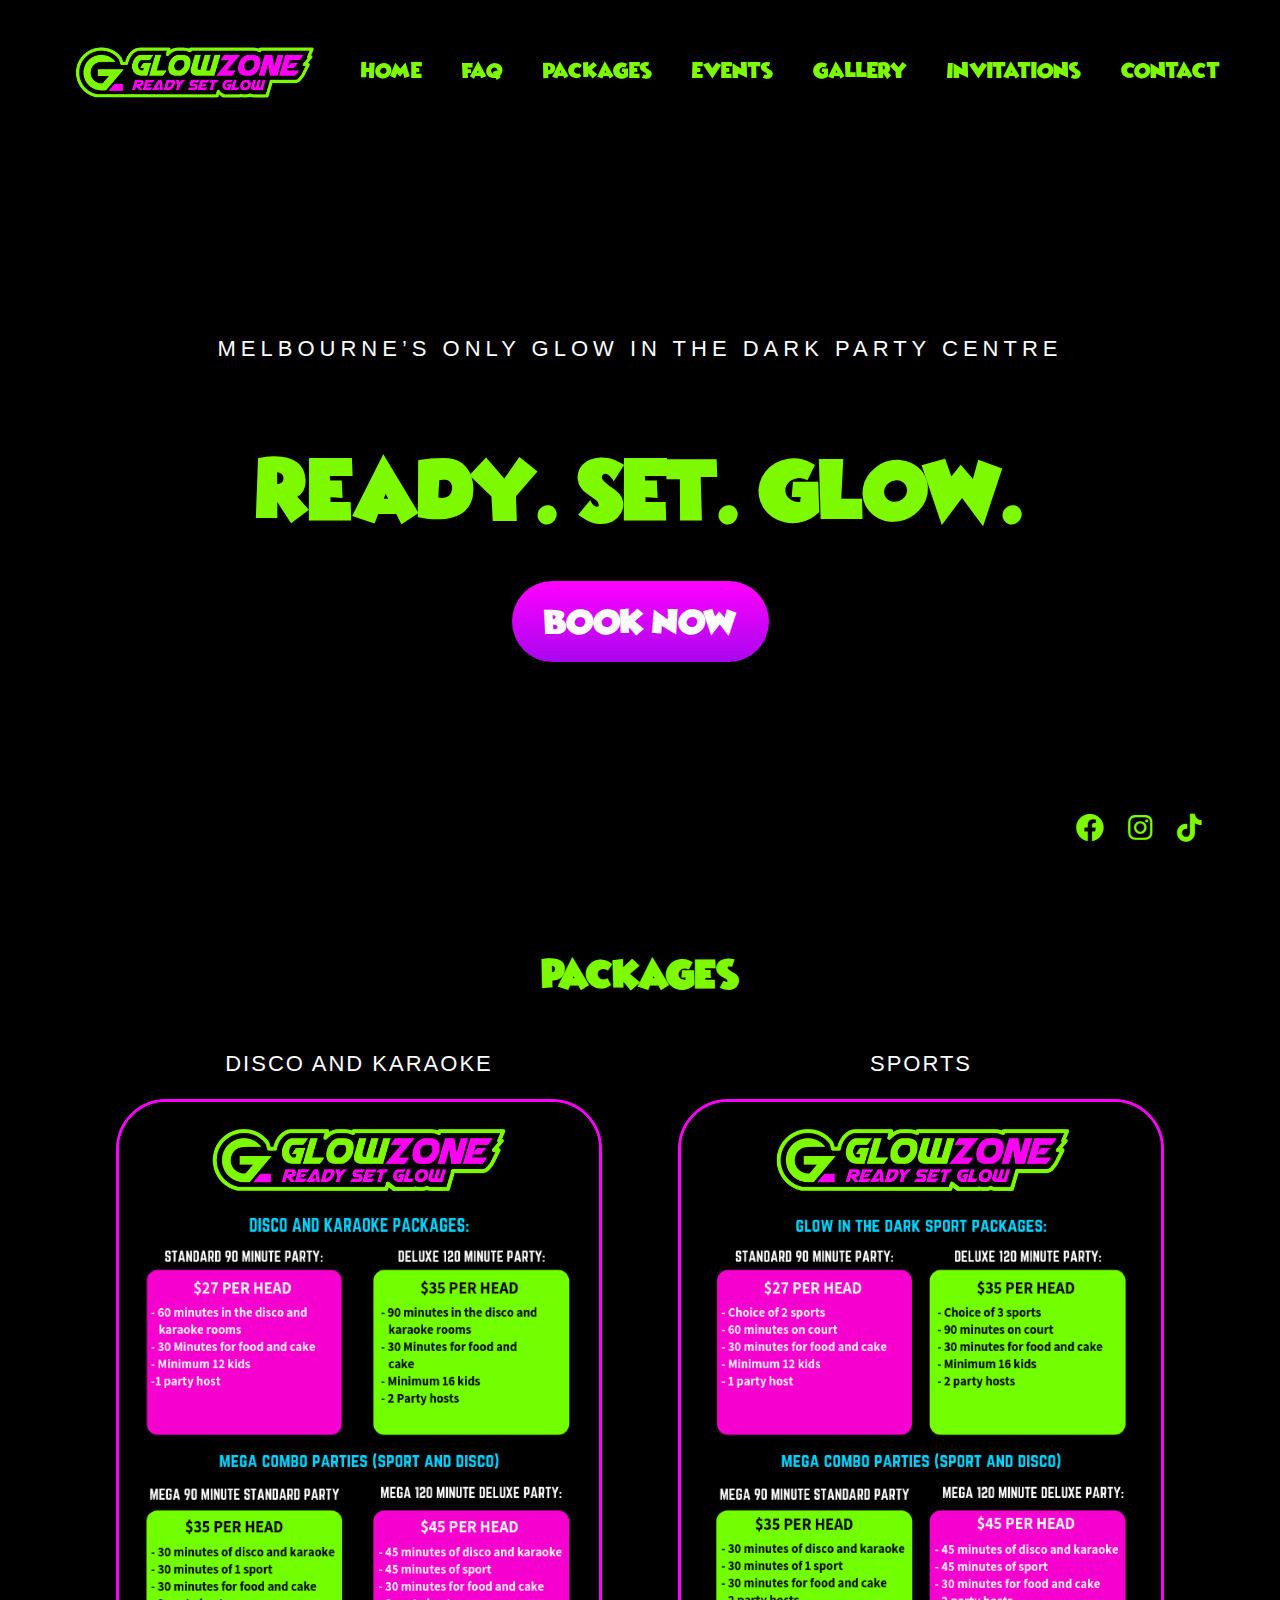
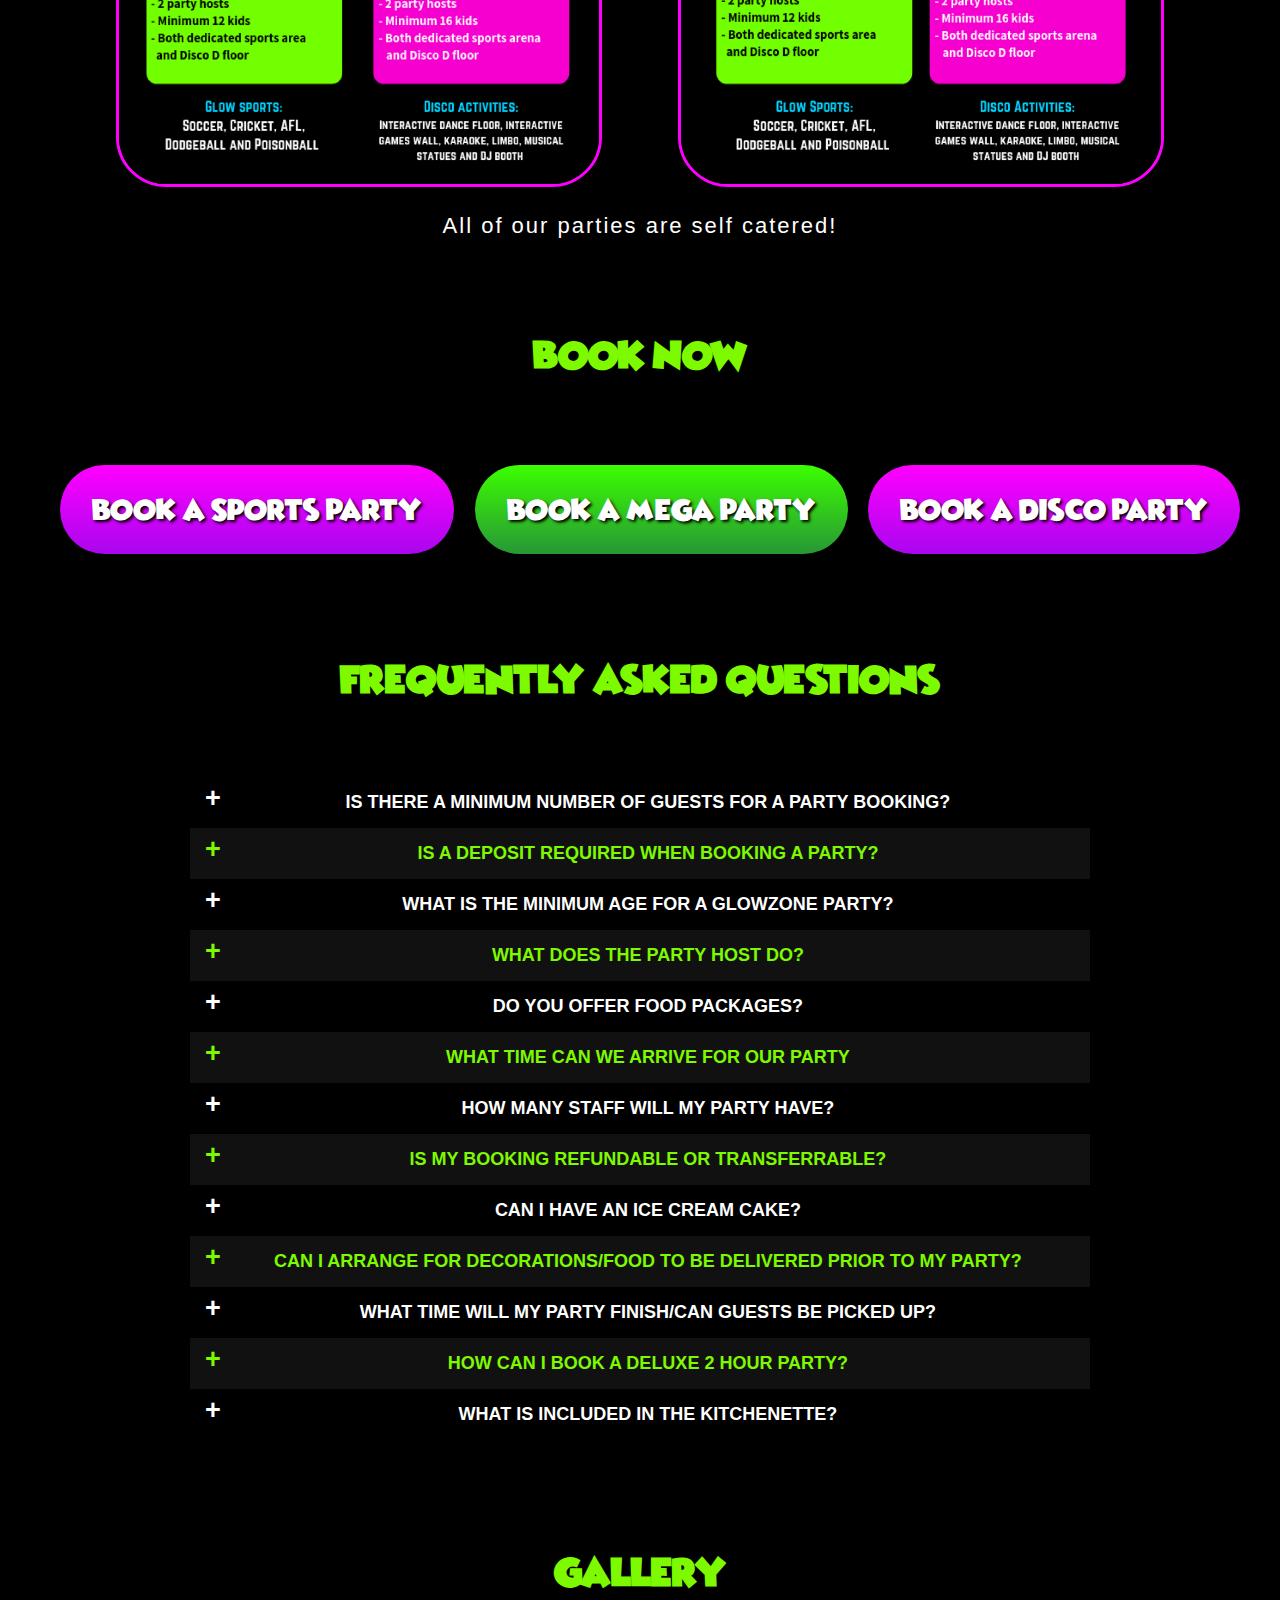
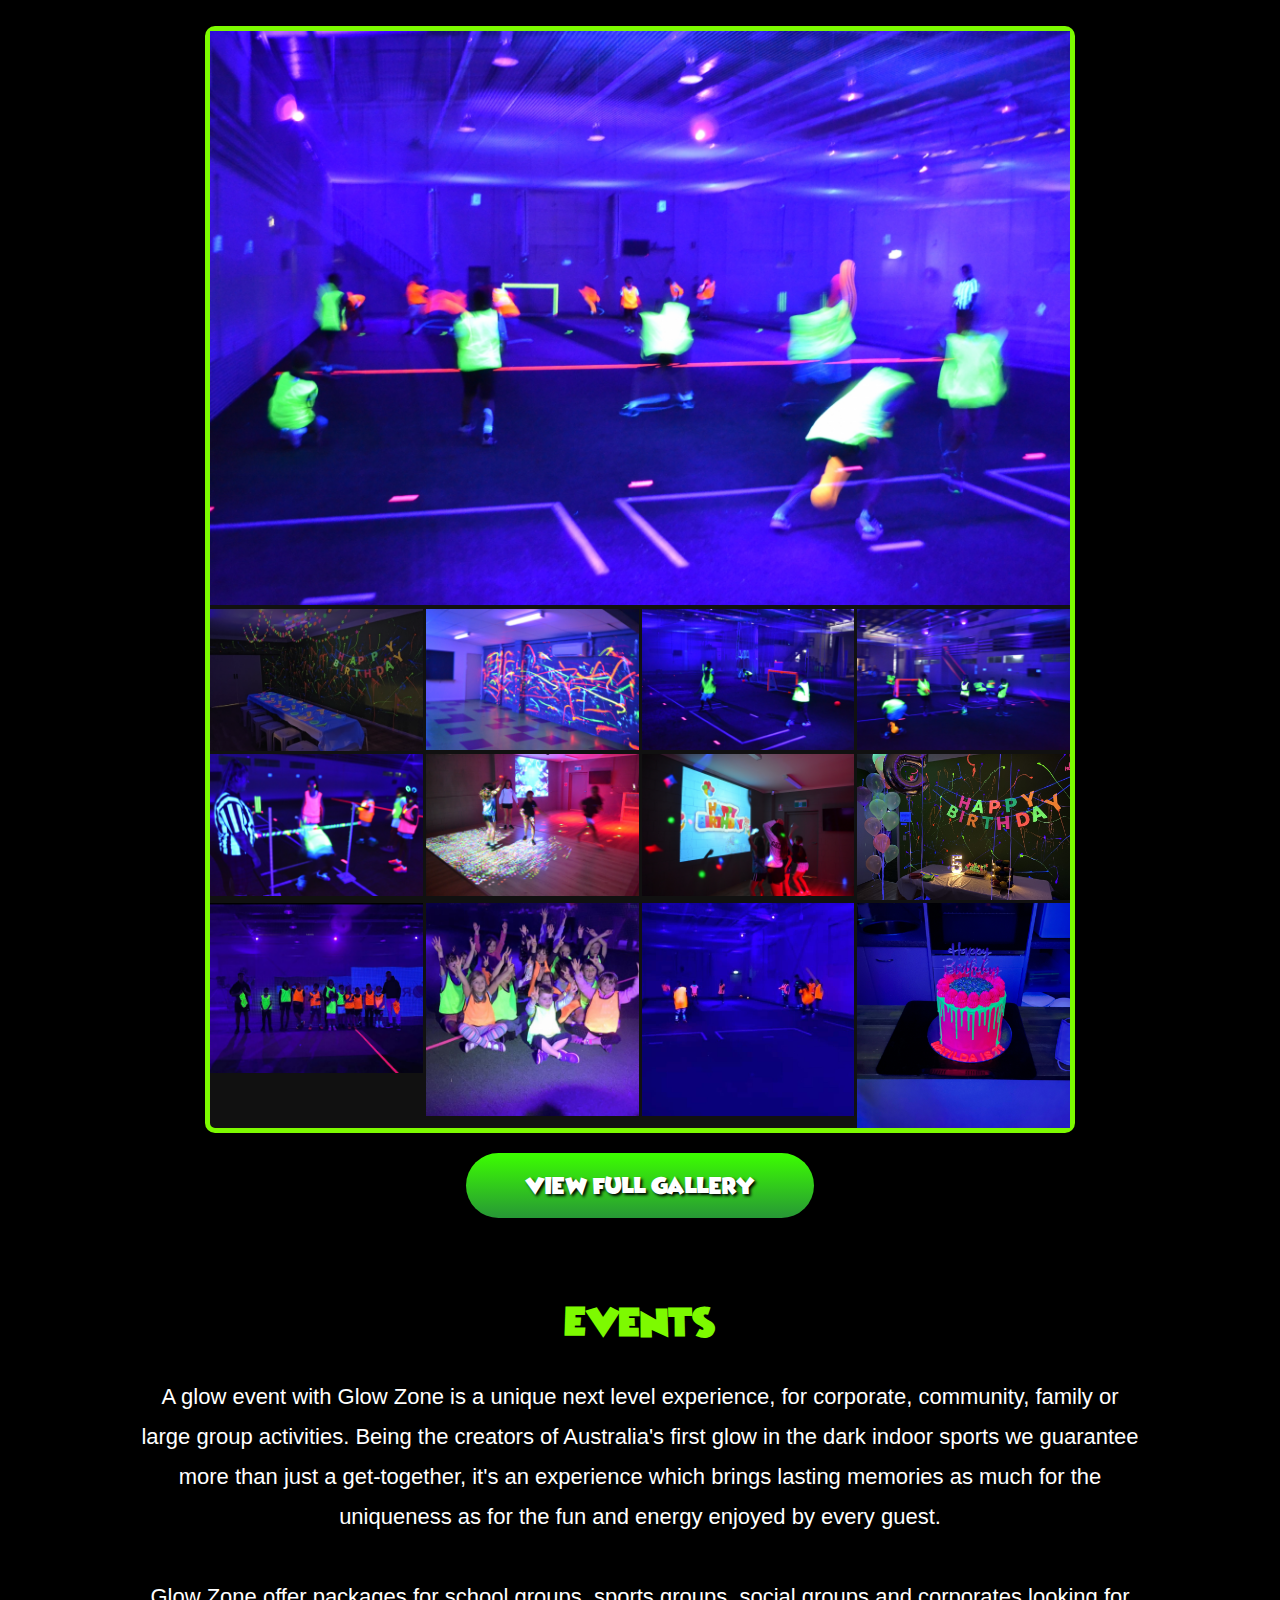
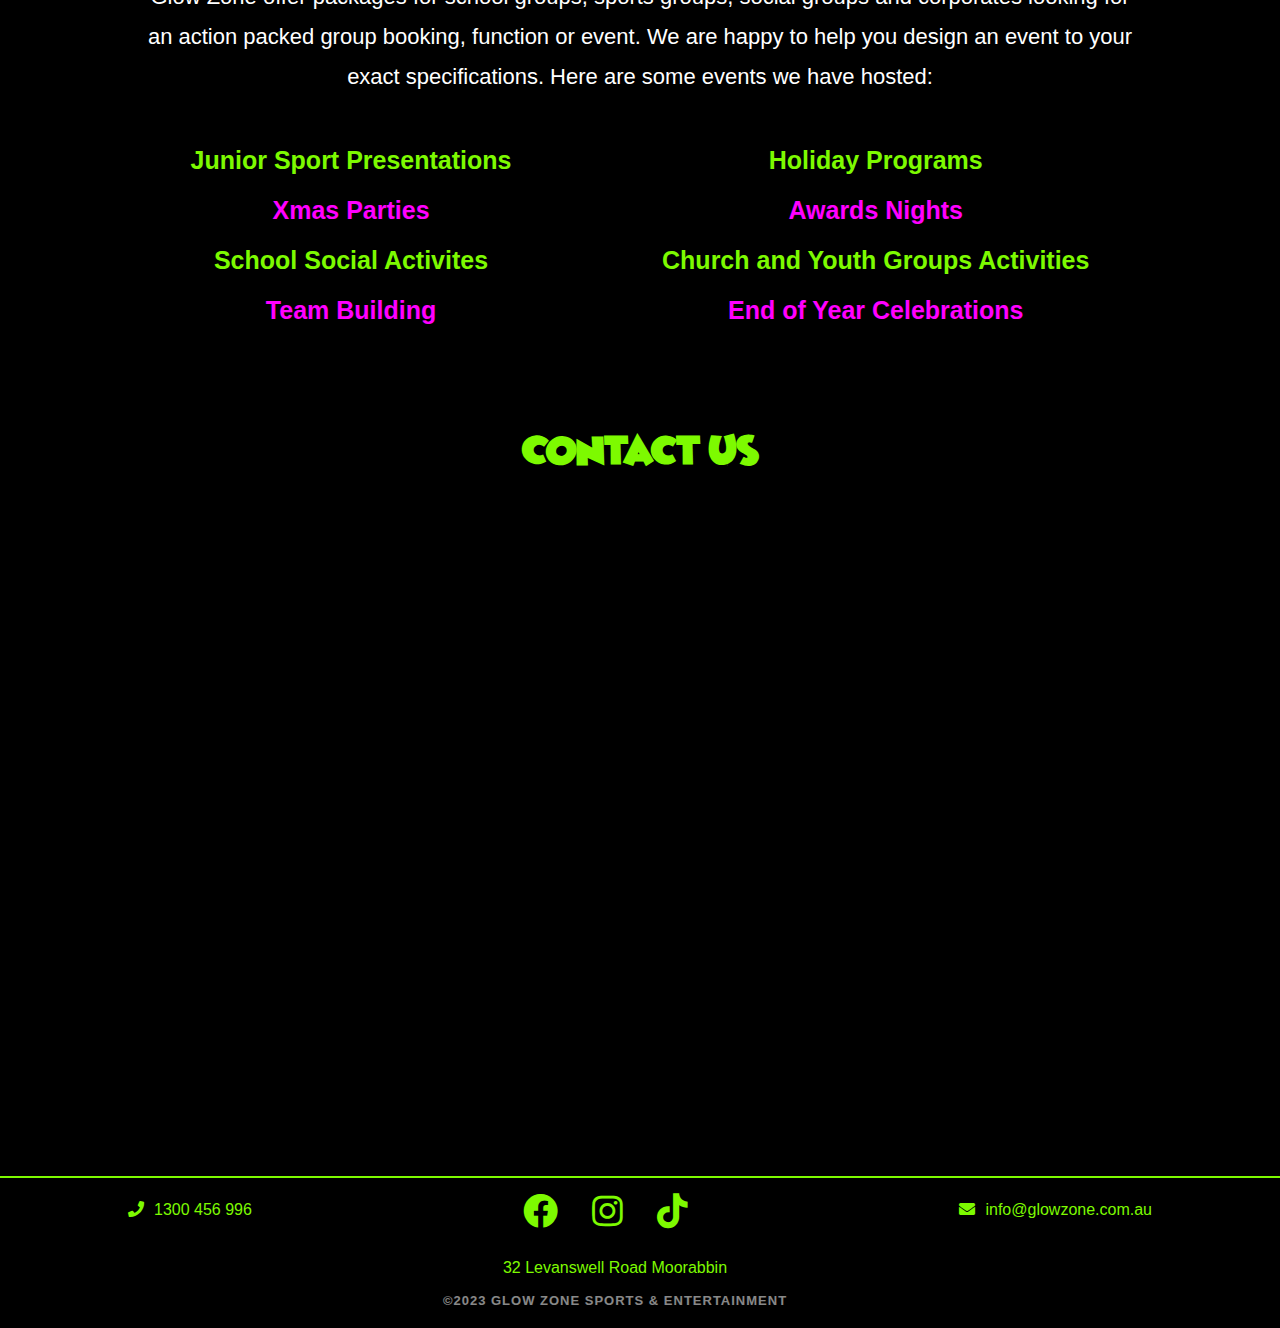
==== commit 90f0483a: "update 170823" ====
--- a/index.html
+++ b/index.html
@@ -335,7 +335,7 @@
 </div>
   <div class="address">
     <p>32 Levanswell Road Moorabbin</p></div>
-  <div class="copyright">&copy;2022 GLOW ZONE SPORTS & ENTERTAINMENT</div>
+  <div class="copyright">&copy;2023 GLOW ZONE SPORTS & ENTERTAINMENT</div>
 </div>
 </section>
 
--- a/style.css
+++ b/style.css
@@ -330,7 +330,7 @@
   color: #ff00ff;
 }
 
-.newbookings{
+.newbookings {
   width: 80%;
   margin: 0 auto;
 }
@@ -369,6 +369,28 @@
 }
 
 /* Packages Section End */
+
+/* Terms */
+.invitations.terms-new {
+  height: auto;
+}
+
+.terms h2 {
+  font-family: verdana, sans-serif !important;
+  color: white;
+  text-align: center;
+}
+
+.terms img {
+  width: 220px;
+  object-fit: contain;
+  padding: 0;
+  margin: 0;
+}
+
+.invite.terms img {
+  height: 100px;
+}
 
 /* Events Section Start */
 .events {
@@ -425,22 +447,22 @@
   padding: 20px 40px;
 }
 
-.book-text-heading{
+.book-text-heading {
   font-family: 'Gotham Black', sans-serif;
   font-size: 33px;
   text-align: center;
   color: #fff;
   margin-bottom: 40px;
 }
-.book-body{
+.book-body {
   background-color: #000;
 }
 
-.book-text{
-  text-align: center;
-}
-
-.book-text-points ul li{
+.book-text {
+  text-align: center;
+}
+
+.book-text-points ul li {
   font-family: 'Gotham Black', sans-serif;
   font-size: 20px;
   text-align: center;
@@ -451,7 +473,7 @@
 }
 
 .book-text-points ul li:nth-child(2),
-.book-text-points ul li:nth-child(4){
+.book-text-points ul li:nth-child(4) {
   color: #7dfa00;
 }
 
@@ -506,7 +528,7 @@
   text-shadow: 2px 2px 3px #000;
 }
 
-.button22{
+.button22 {
   display: flex;
   margin-top: 20px;
   transition: all 0.5s;
@@ -952,7 +974,7 @@
   text-align: center;
 }
 
-.invite h2{
+.invite h2 {
   color: #fff;
   font-family: 'Wicked Mouse Demo', sans-serif;
   cursor: pointer;
@@ -998,11 +1020,11 @@
   font-family: 'Gotham Black', sans-serif;
 }
 
-.address{
-    color: #7dfa00;
-    font-family: 'Gotham Black', sans-serif;
-    text-align: center;
-    margin-right: 50px;
+.address {
+  color: #7dfa00;
+  font-family: 'Gotham Black', sans-serif;
+  text-align: center;
+  margin-right: 50px;
 }
 
 .footer-phone a {
@@ -1077,7 +1099,6 @@
   .pkg-img {
     width: 400px;
   }
-  
 
   .accordionTitle:before {
     font-size: 1.2em;
@@ -1103,7 +1124,7 @@
   .container {
     max-width: 650px;
   }
- 
+
   .accordionTitle:before {
     font-size: 1.2em;
   }
@@ -1144,8 +1165,6 @@
     flex-direction: column;
     align-items: center;
   }
- 
-
 
   .container {
     max-width: 550px;
@@ -1168,10 +1187,10 @@
   .copyright {
     margin-right: 0px;
   }
-  .address{
+  .address {
     margin-right: 0px;
   }
-  .footer-container{
+  .footer-container {
     margin-top: 20px;
   }
 }
@@ -1184,10 +1203,8 @@
     font-size: 25px;
   }
   .events {
-   
     padding: 40px 0px;
   }
-
 }
 @media (max-width: 768px) {
   .burger {
@@ -1352,7 +1369,6 @@
 }
 
 @media (max-width: 600px) {
-
   .button2 a,
   .button1 a,
   .button3 a {
@@ -1399,8 +1415,6 @@
     font-size: 22px;
   }
 
-
- 
   .event-li1,
   .event-li2 {
     font-size: 20px;
@@ -1450,7 +1464,6 @@
 
   .book {
     padding: 40px 0px;
-    
   }
 
   .pkg-heading {
@@ -1481,7 +1494,7 @@
     width: 170px;
     padding-left: 10px;
   }
- 
+
   .pkg-img {
     width: 240px;
   }
@@ -1507,14 +1520,14 @@
     line-height: 1.75em;
   }
 
-  .box1 li{
+  .box1 li {
     font-size: 16px;
   }
-  .box2 li{
+  .box2 li {
     font-size: 16px;
     padding: 0px 20px;
   }
-  .box2{
+  .box2 {
     align-items: center;
     justify-content: center;
   }
@@ -1525,5 +1538,4 @@
     padding: 0.2em, 0.75em;
     font-size: 14px;
   }
-
-}
+}
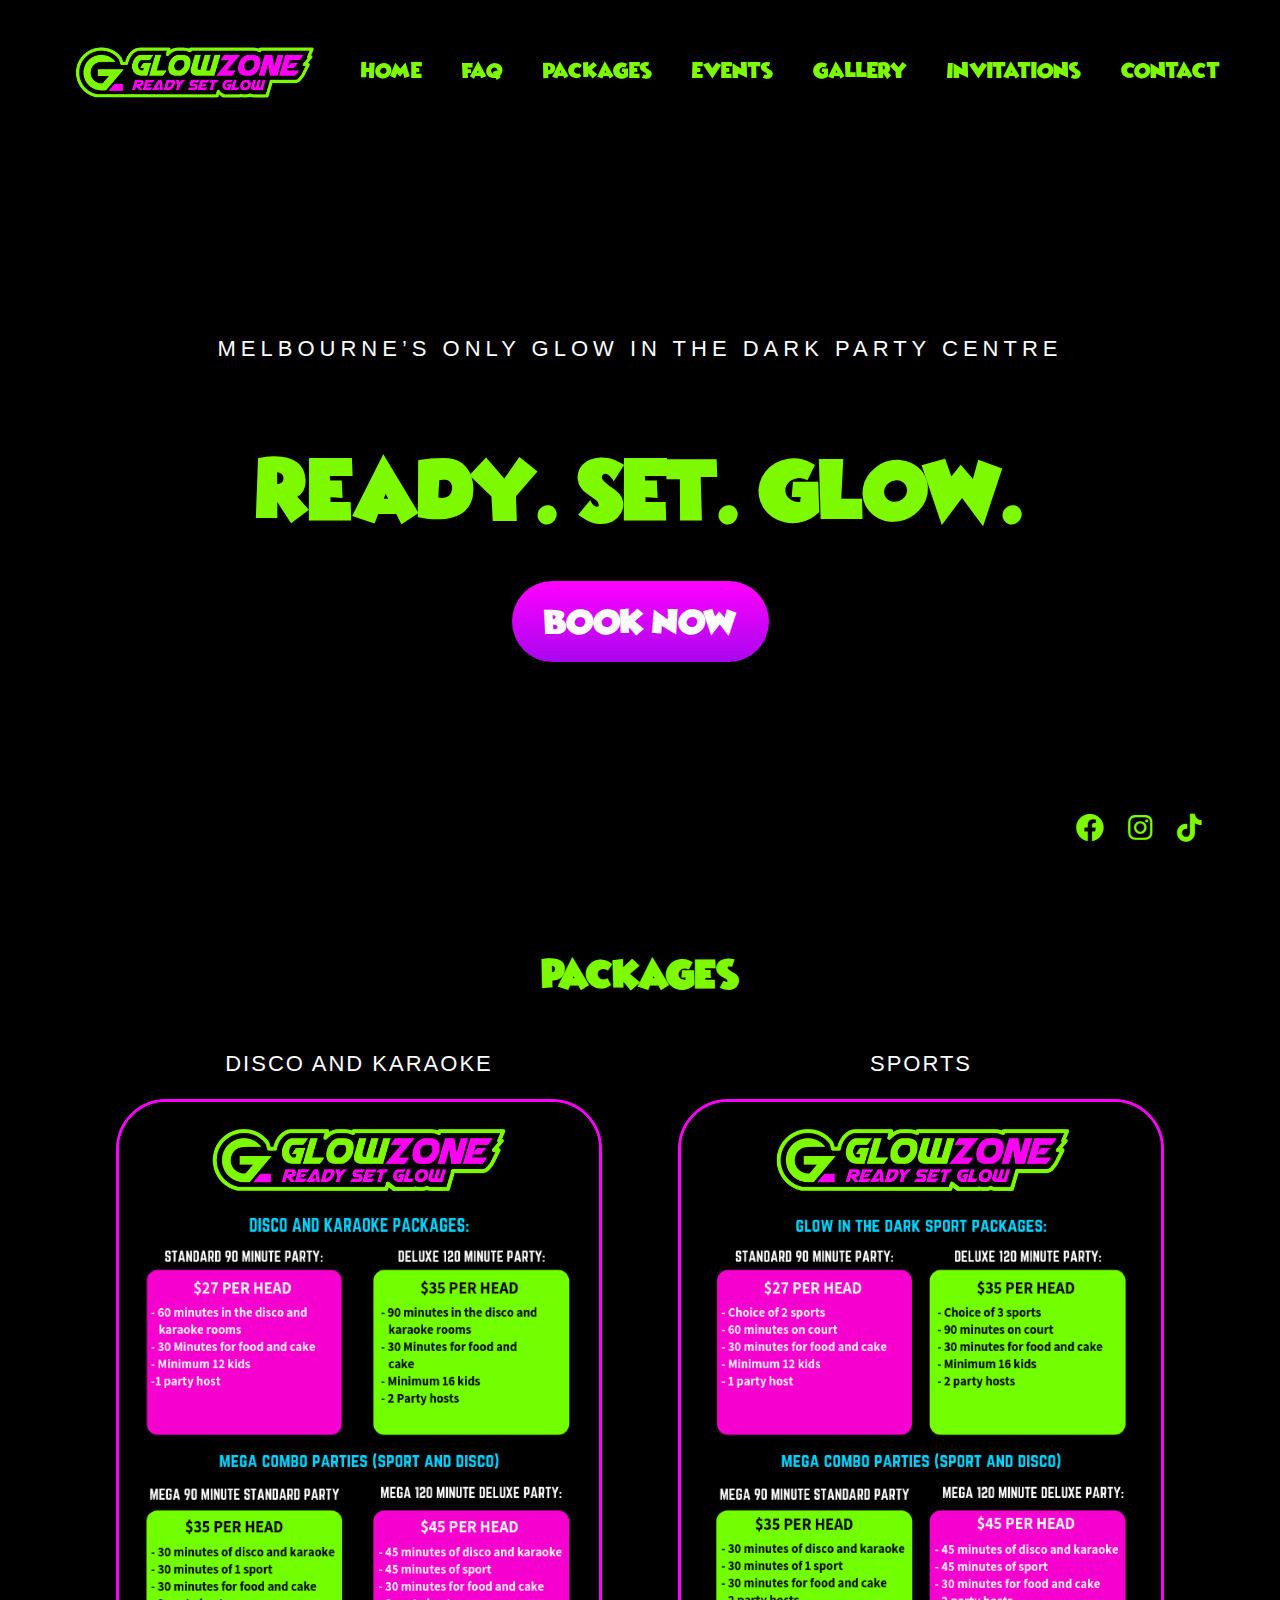
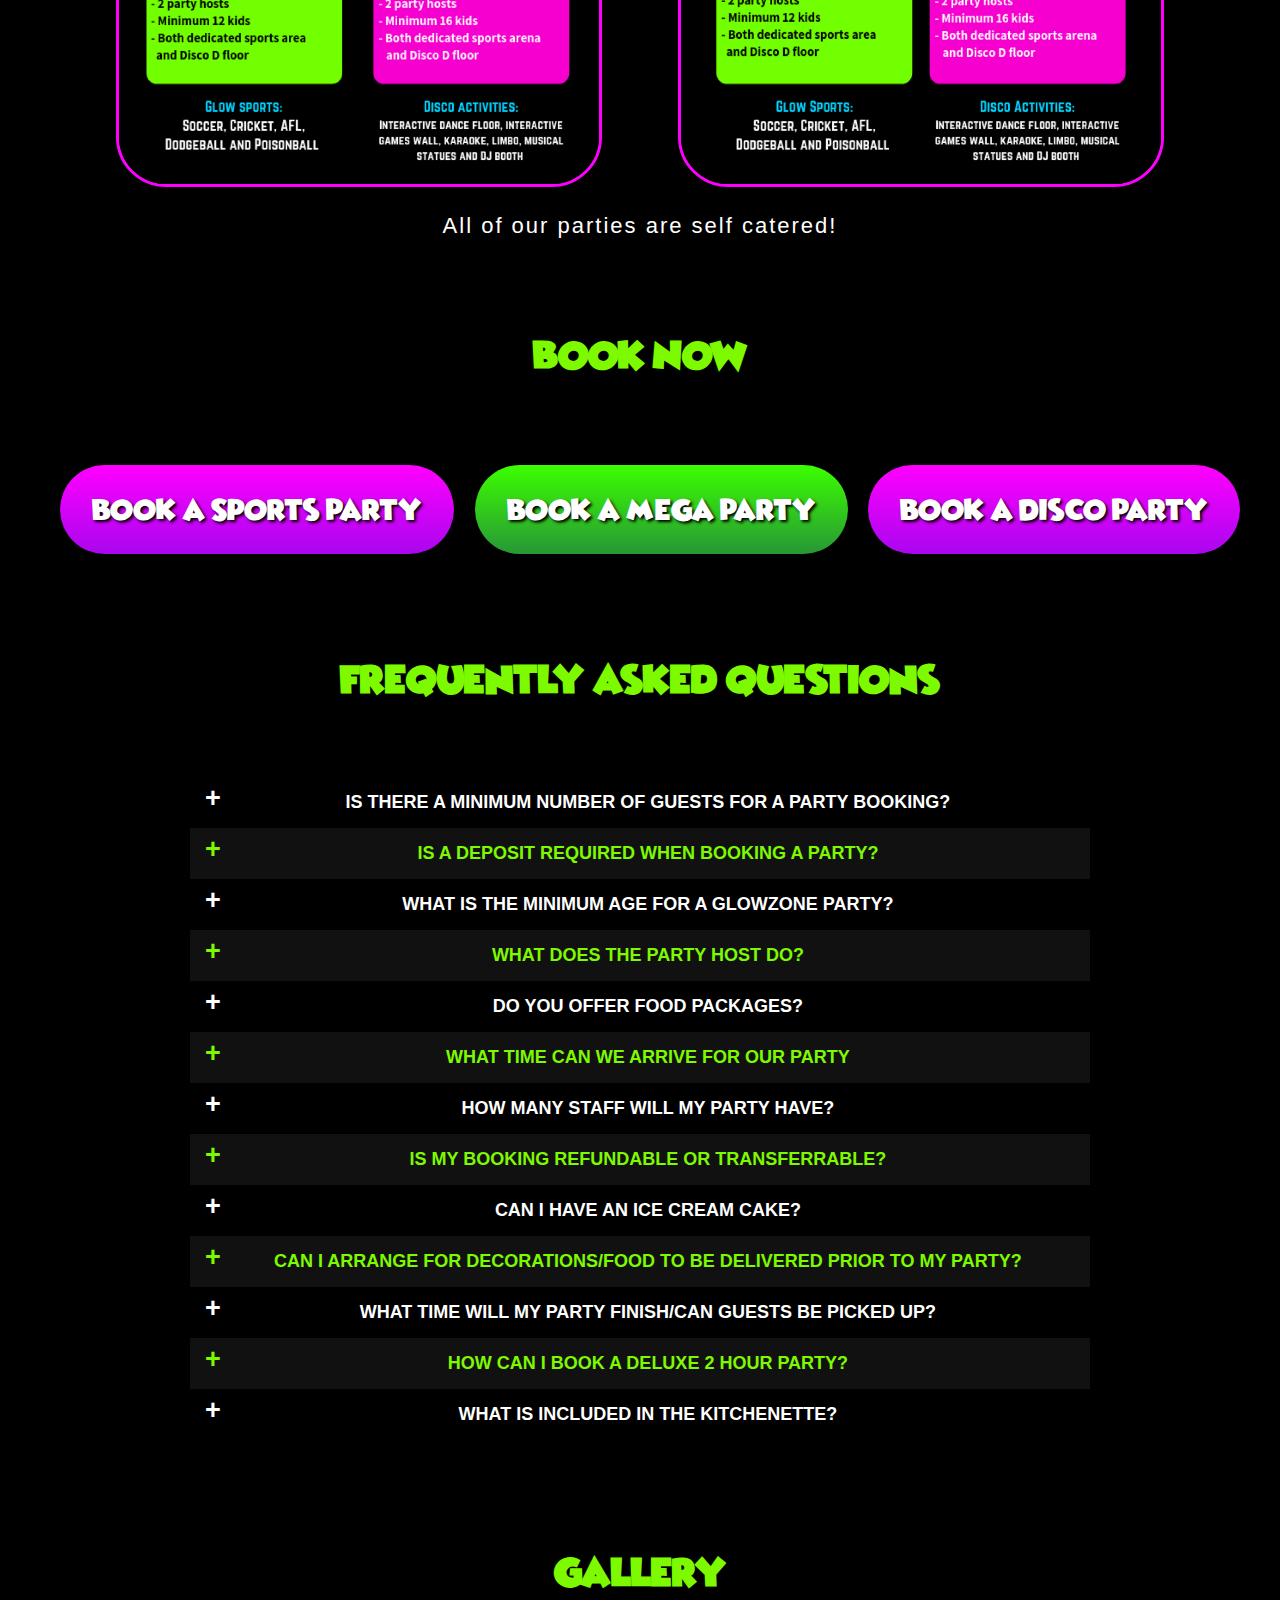
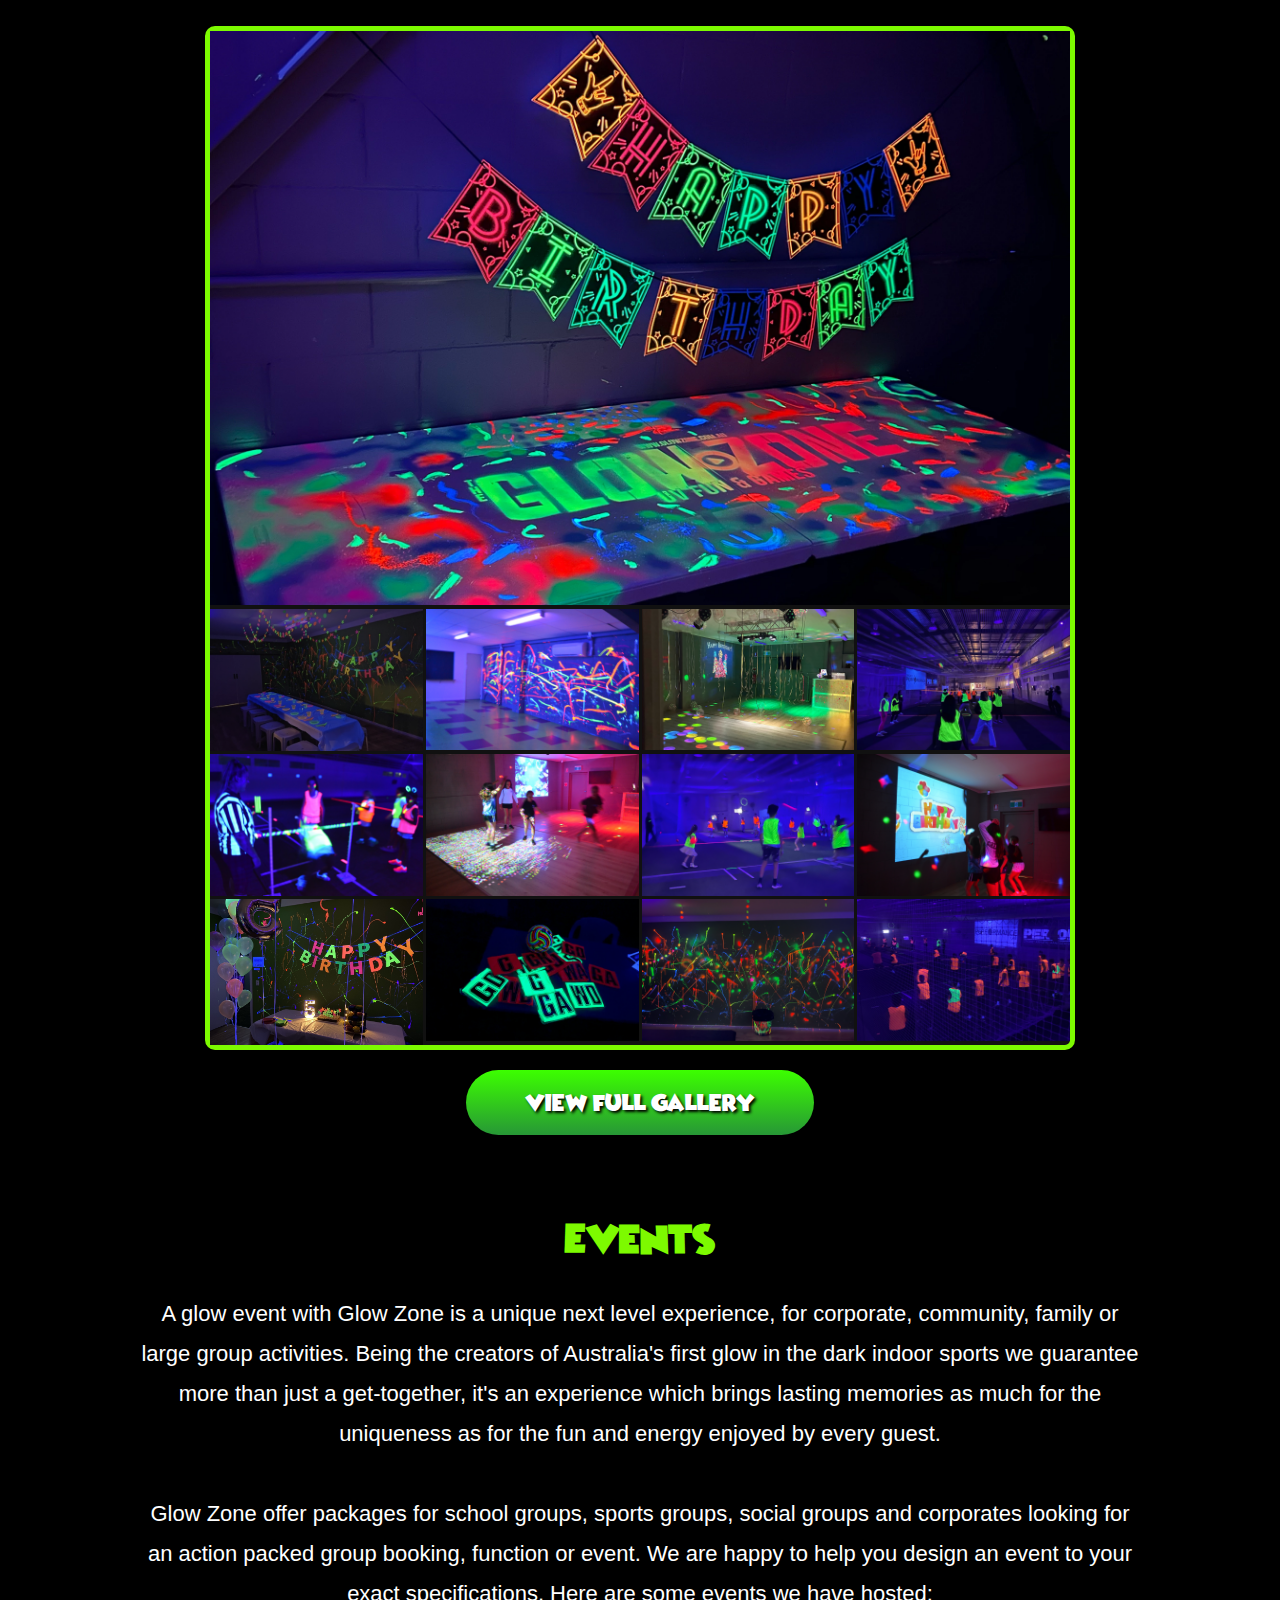
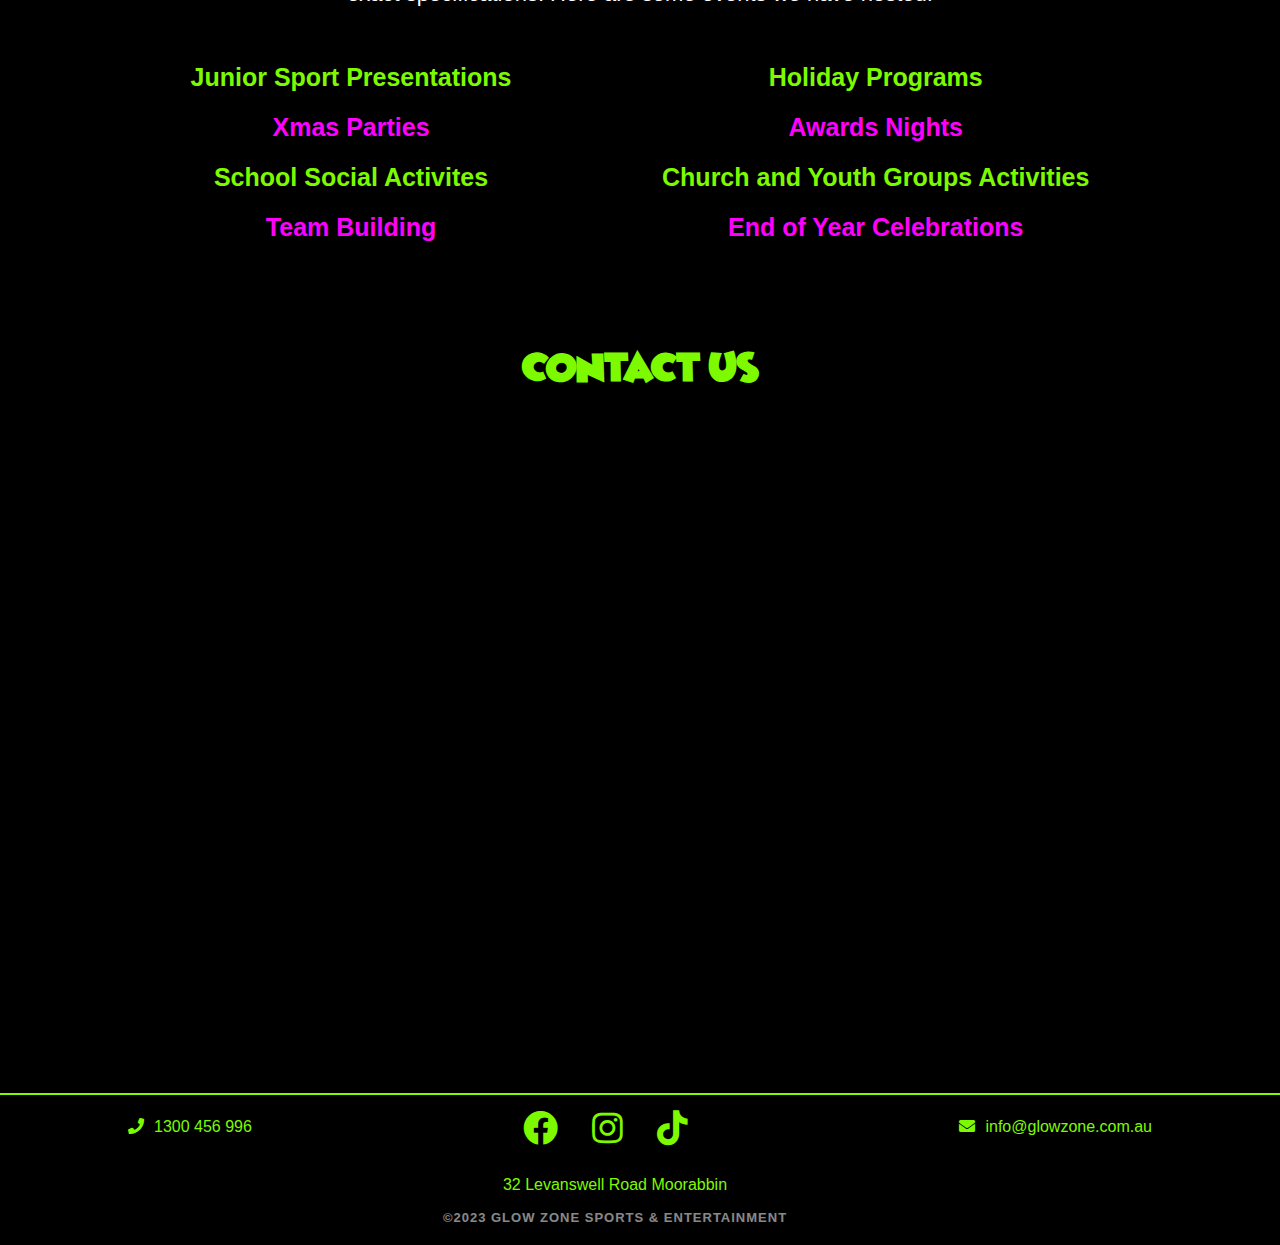
==== commit 73bb4cfd: "update 241123" ====
--- a/index.html
+++ b/index.html
@@ -243,22 +243,22 @@
   <h2 class="pkg-heading">Gallery</h2>
   <div class="gallery-container">
       <div class="main-img">
-          <img src="/image1.jpeg" id="current">
+          <img src="/image72.webp" id="current">
       </div>
 
       <div class="imgs">
           <img src="/image3.jpeg">
           <img src="/image7.jpeg">
-          <img src="/image8.jpeg">
-          <img src="/image2.jpeg">
+          <img src="/image71.webp">
+          <img src="/image76.webp">
           <img src="/image4.jpeg">
           <img src="/image10.jpeg">
+          <img src="/image77.webp">
           <img src="/image11.jpeg">
           <img src="/image12.jpeg">
-          <img src="/new images/image13.PNG">
-          <img src="/new images/image15.JPG">
-          <img src="/new images/image16.JPG">
-          <img src="/new images/image17.JPG">
+          <img src="/image75.webp">
+          <img src="/image74.webp">
+          <img src="/image73.webp">
       </div>
   </div>
   <div class="button22">
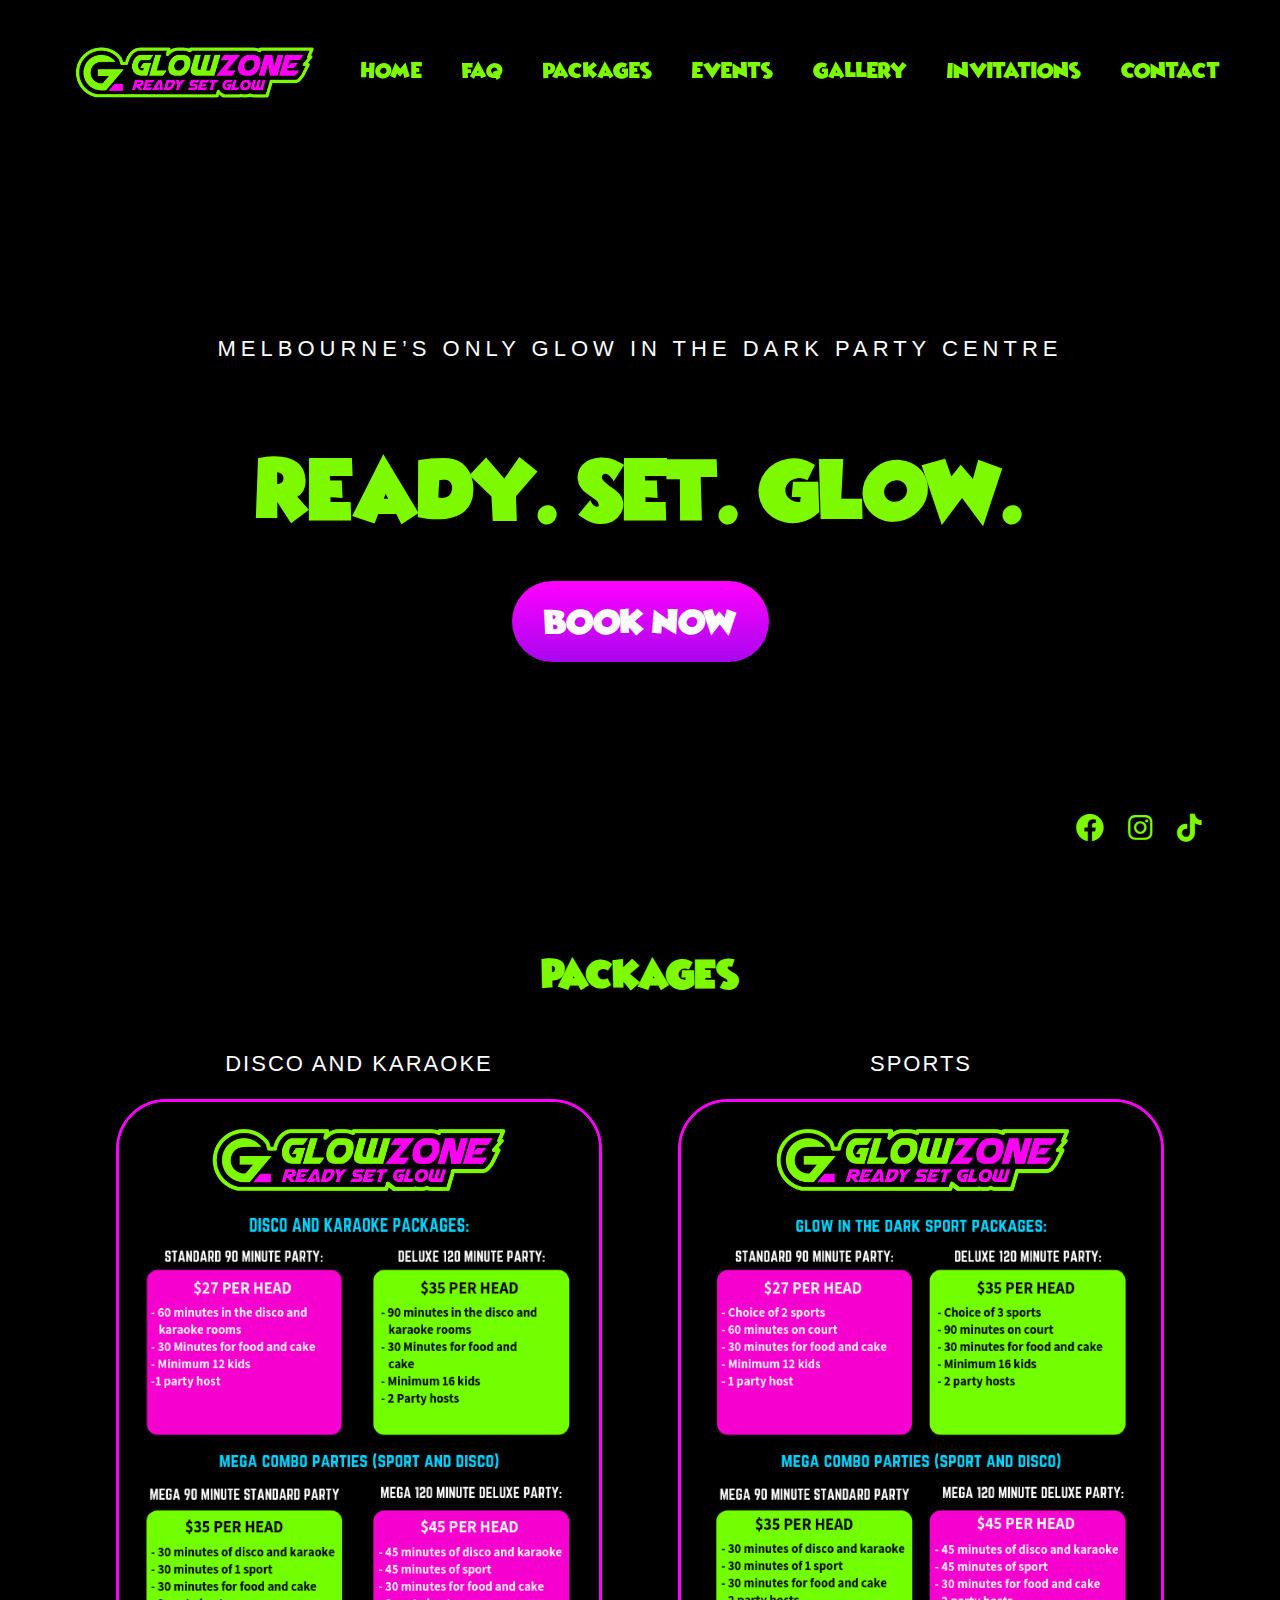
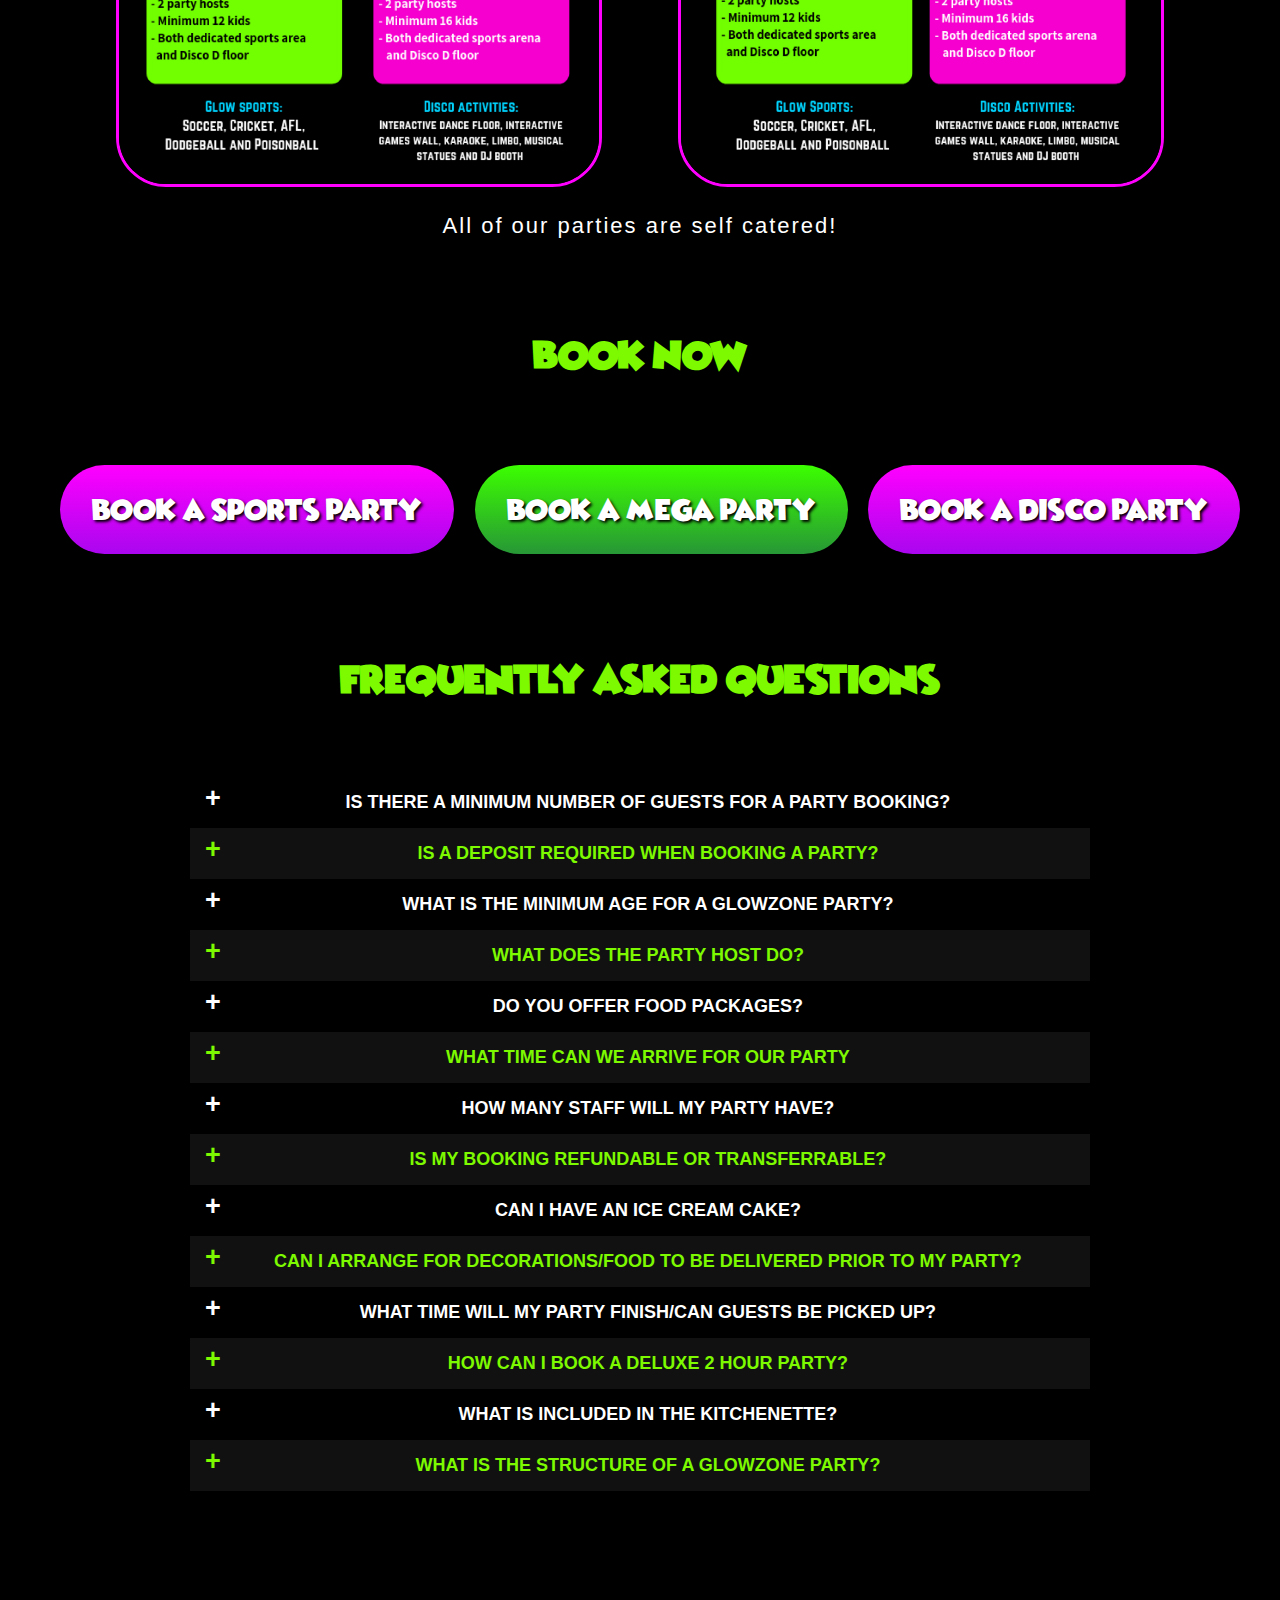
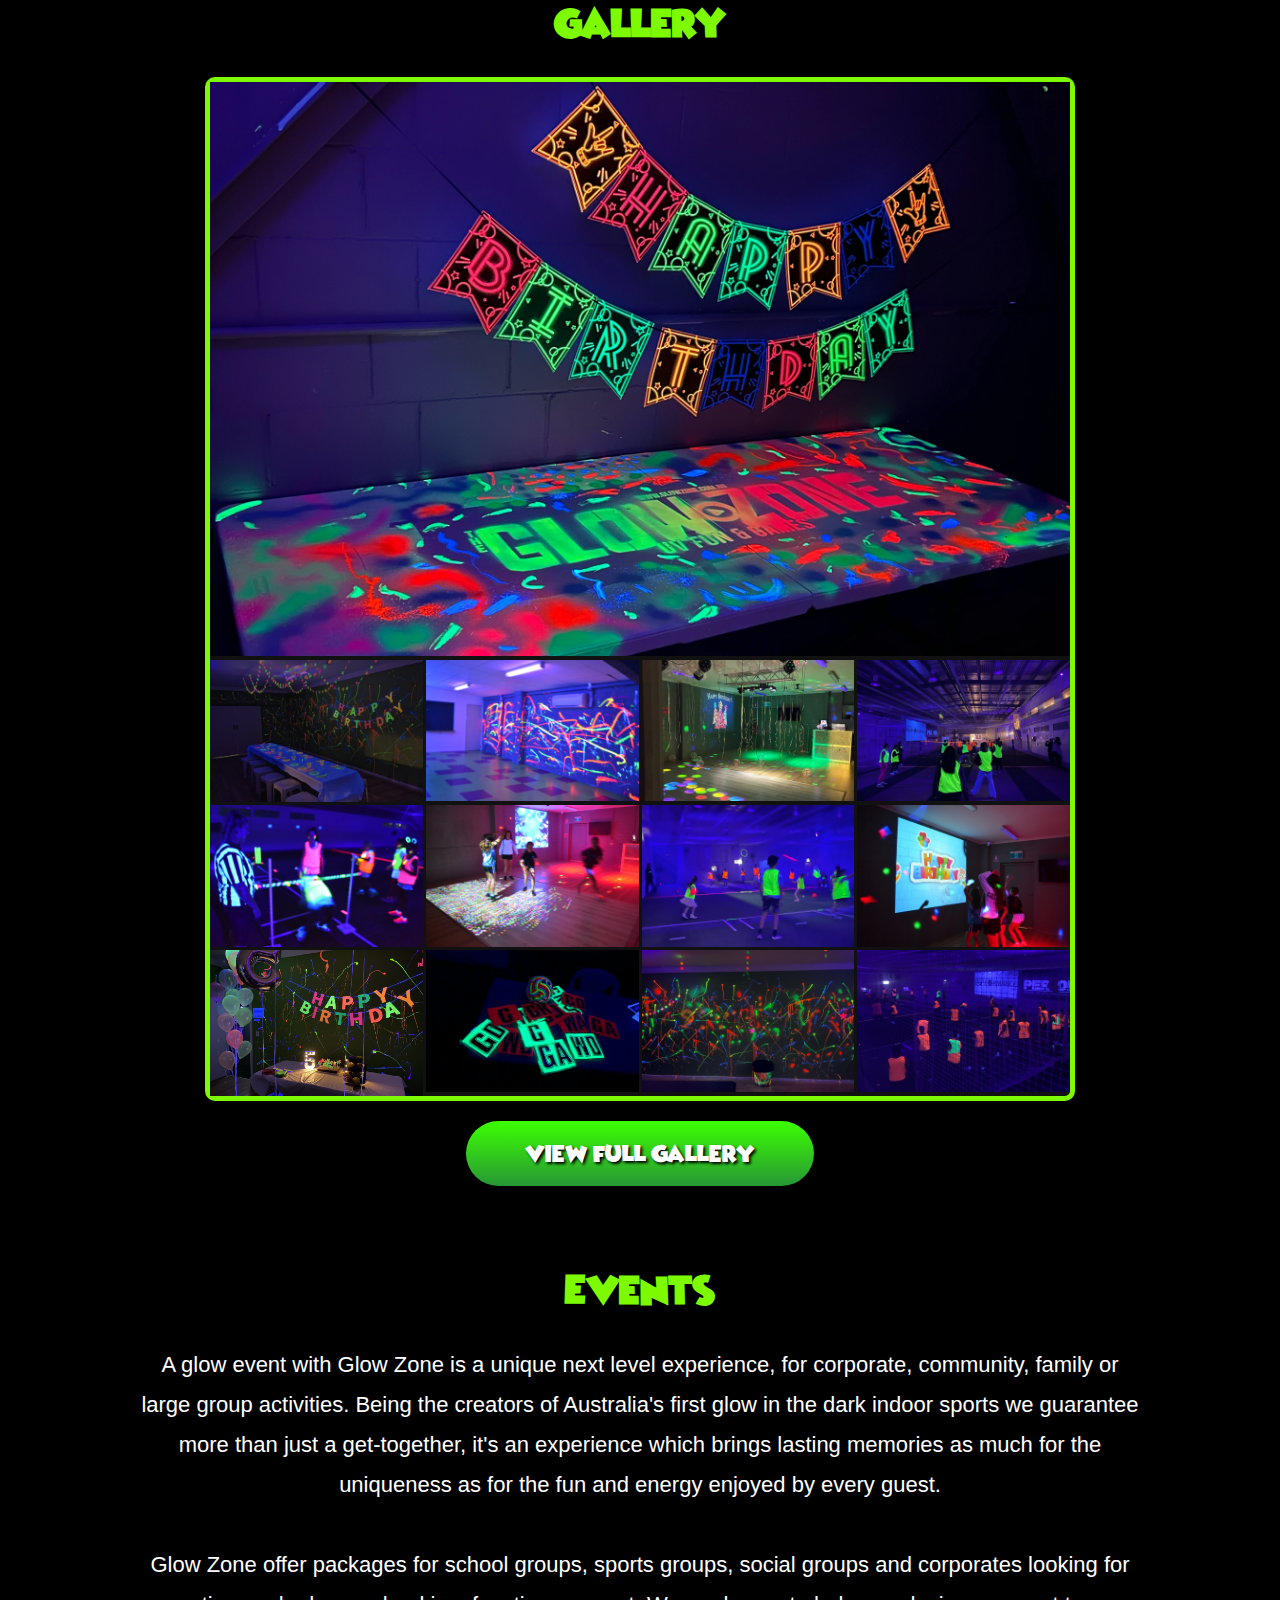
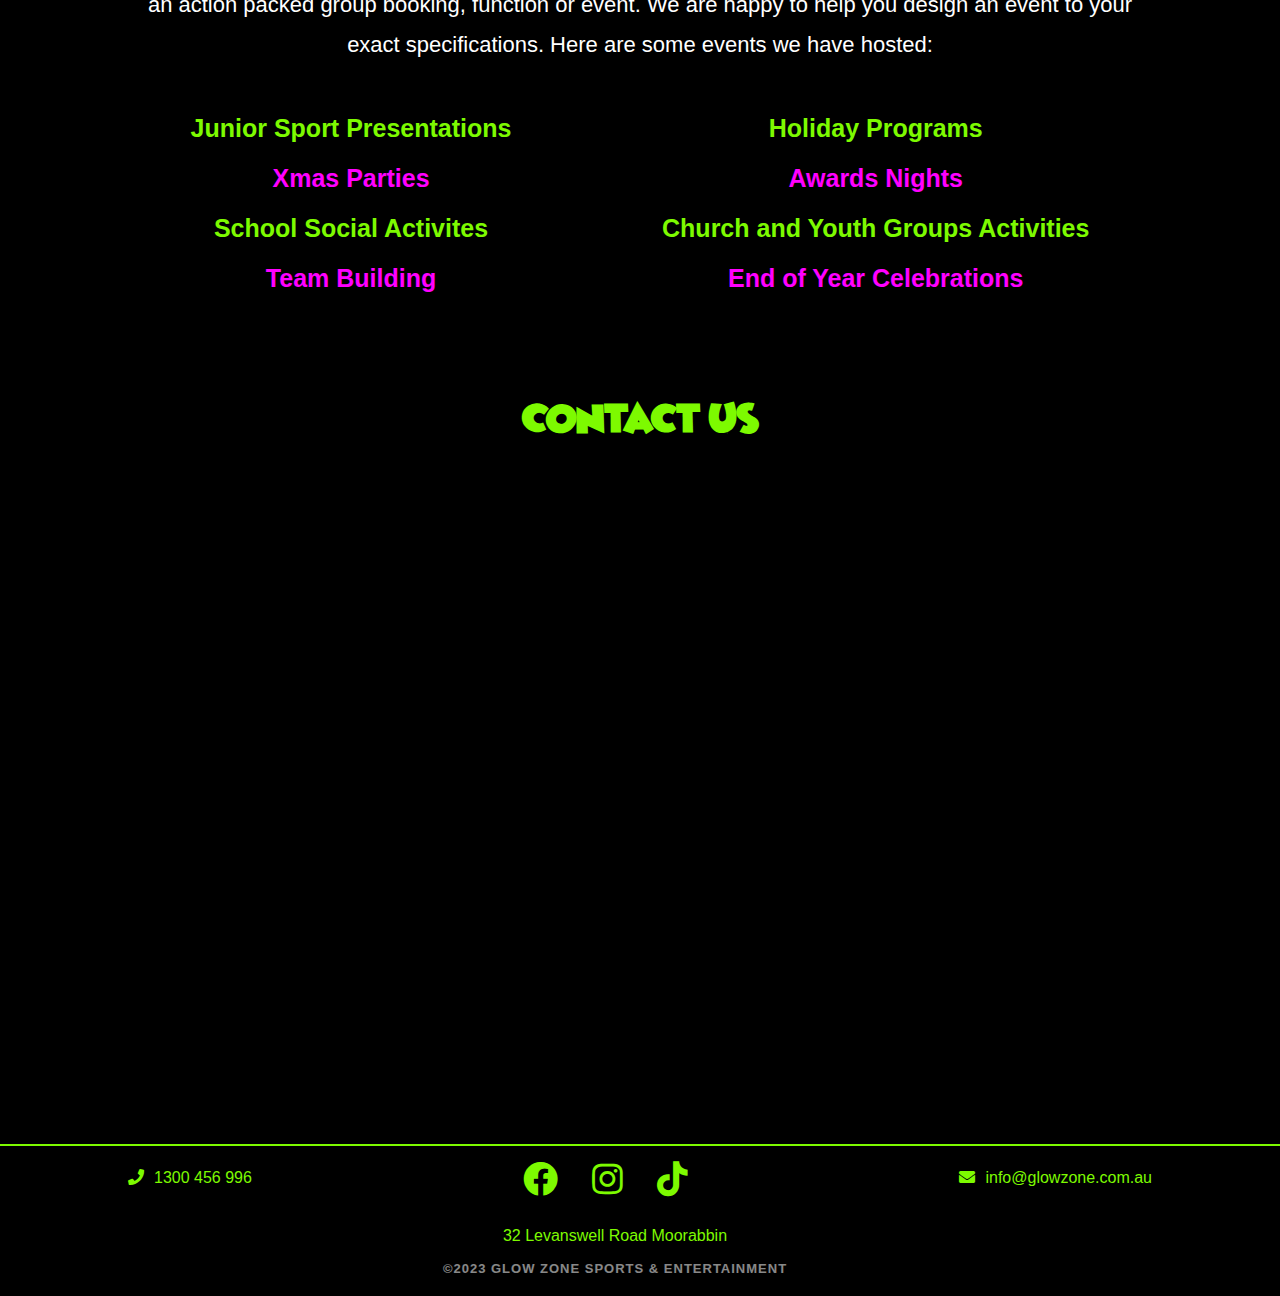
==== commit ecf20a60: "update 010124" ====
--- a/index.html
+++ b/index.html
@@ -235,6 +235,14 @@
             <dd class="accordion-content accordionItem is-collapsed" id="accordion4" aria-hidden="true">
               <p>Our Glowzone party rooms have an oven, a microwave, a fridge and a small freezer. A larger fridge and freezer are available upon request.</p>
             </dd>
+            <dt>
+              <a href="#accordion4" aria-expanded="false" aria-controls="accordion4" class="accordion-4 accordion-title accordionTitle2 js-accordionTrigger">
+                WHAT IS THE STRUCTURE OF A GLOWZONE PARTY?
+              </a>
+            </dt>
+            <dd class="accordion-content accordionItem is-collapsed" id="accordion4" aria-hidden="true">
+              <p>The breakdown and structure of your party will vary based on the package you select. However, the food and party room time are allocated for the last 30 minutes of the event.</p>
+            </dd>
           </dl>
         </div>
       </div>
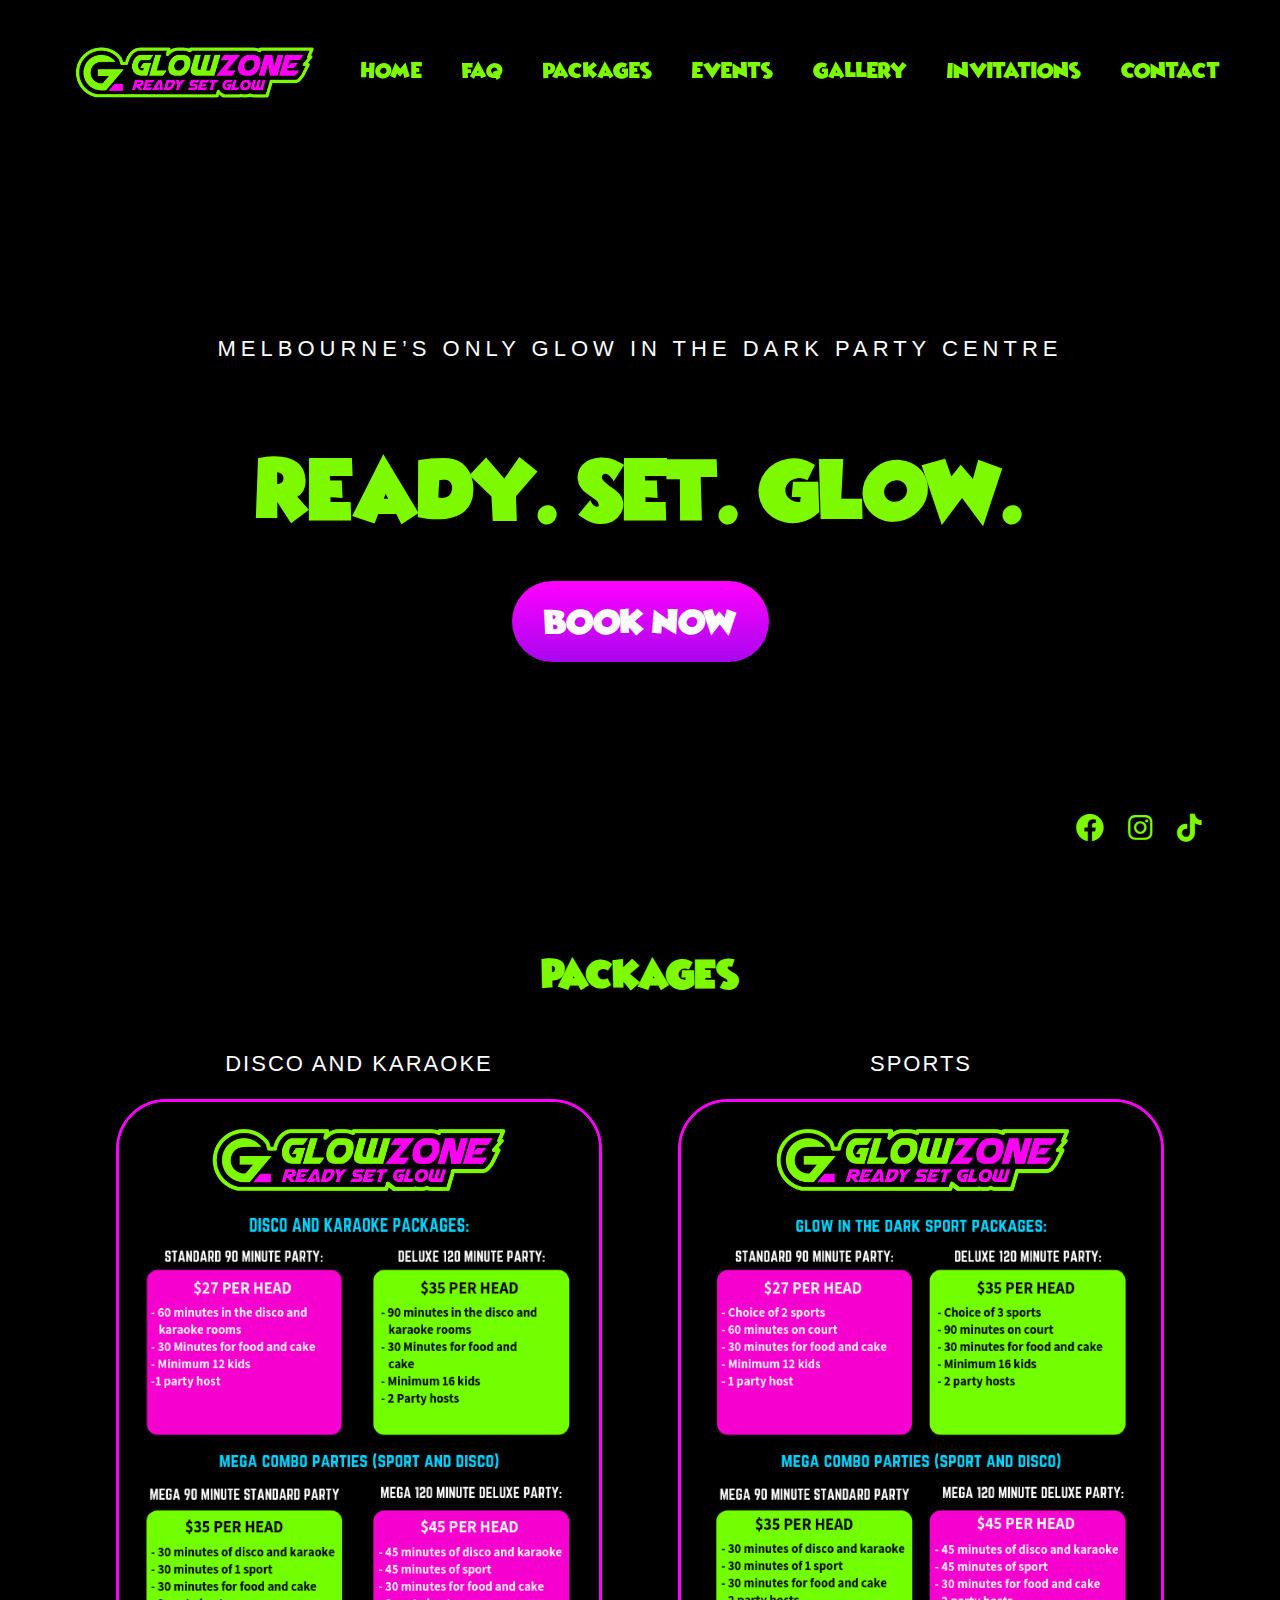
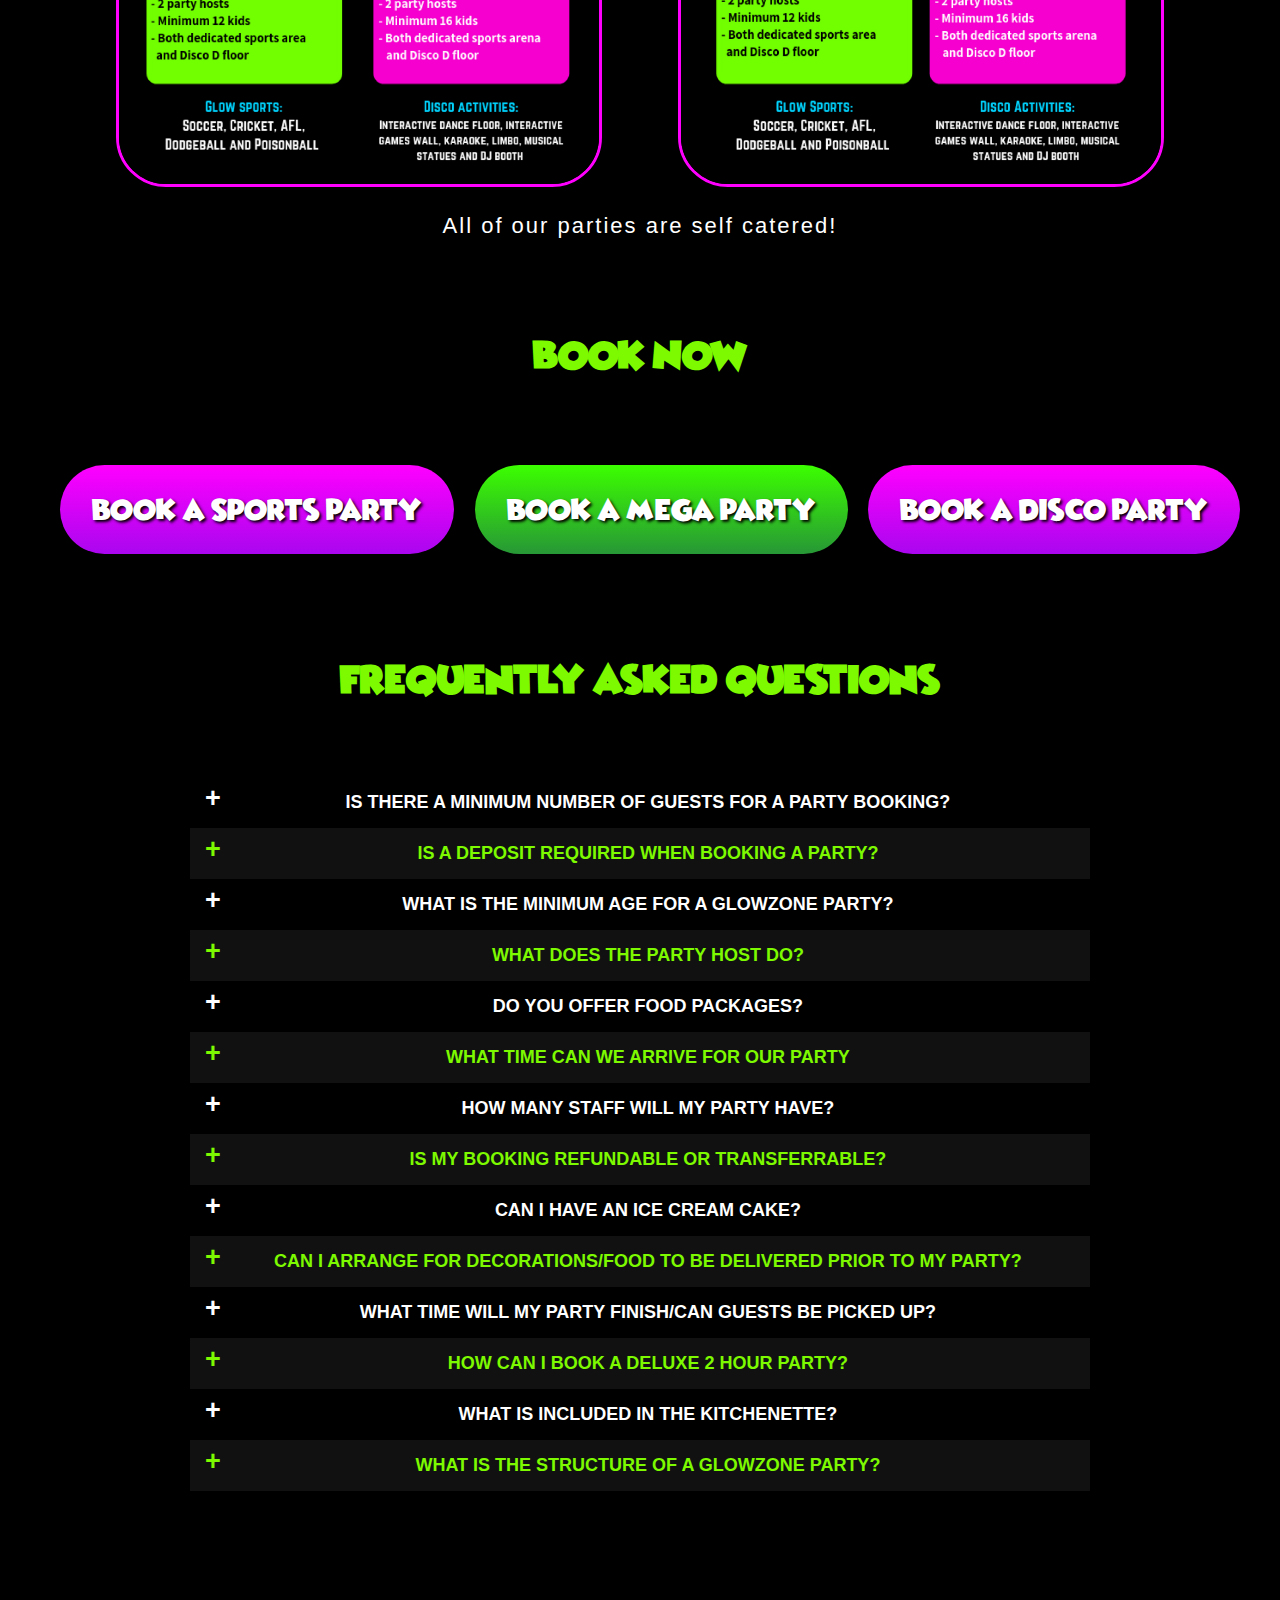
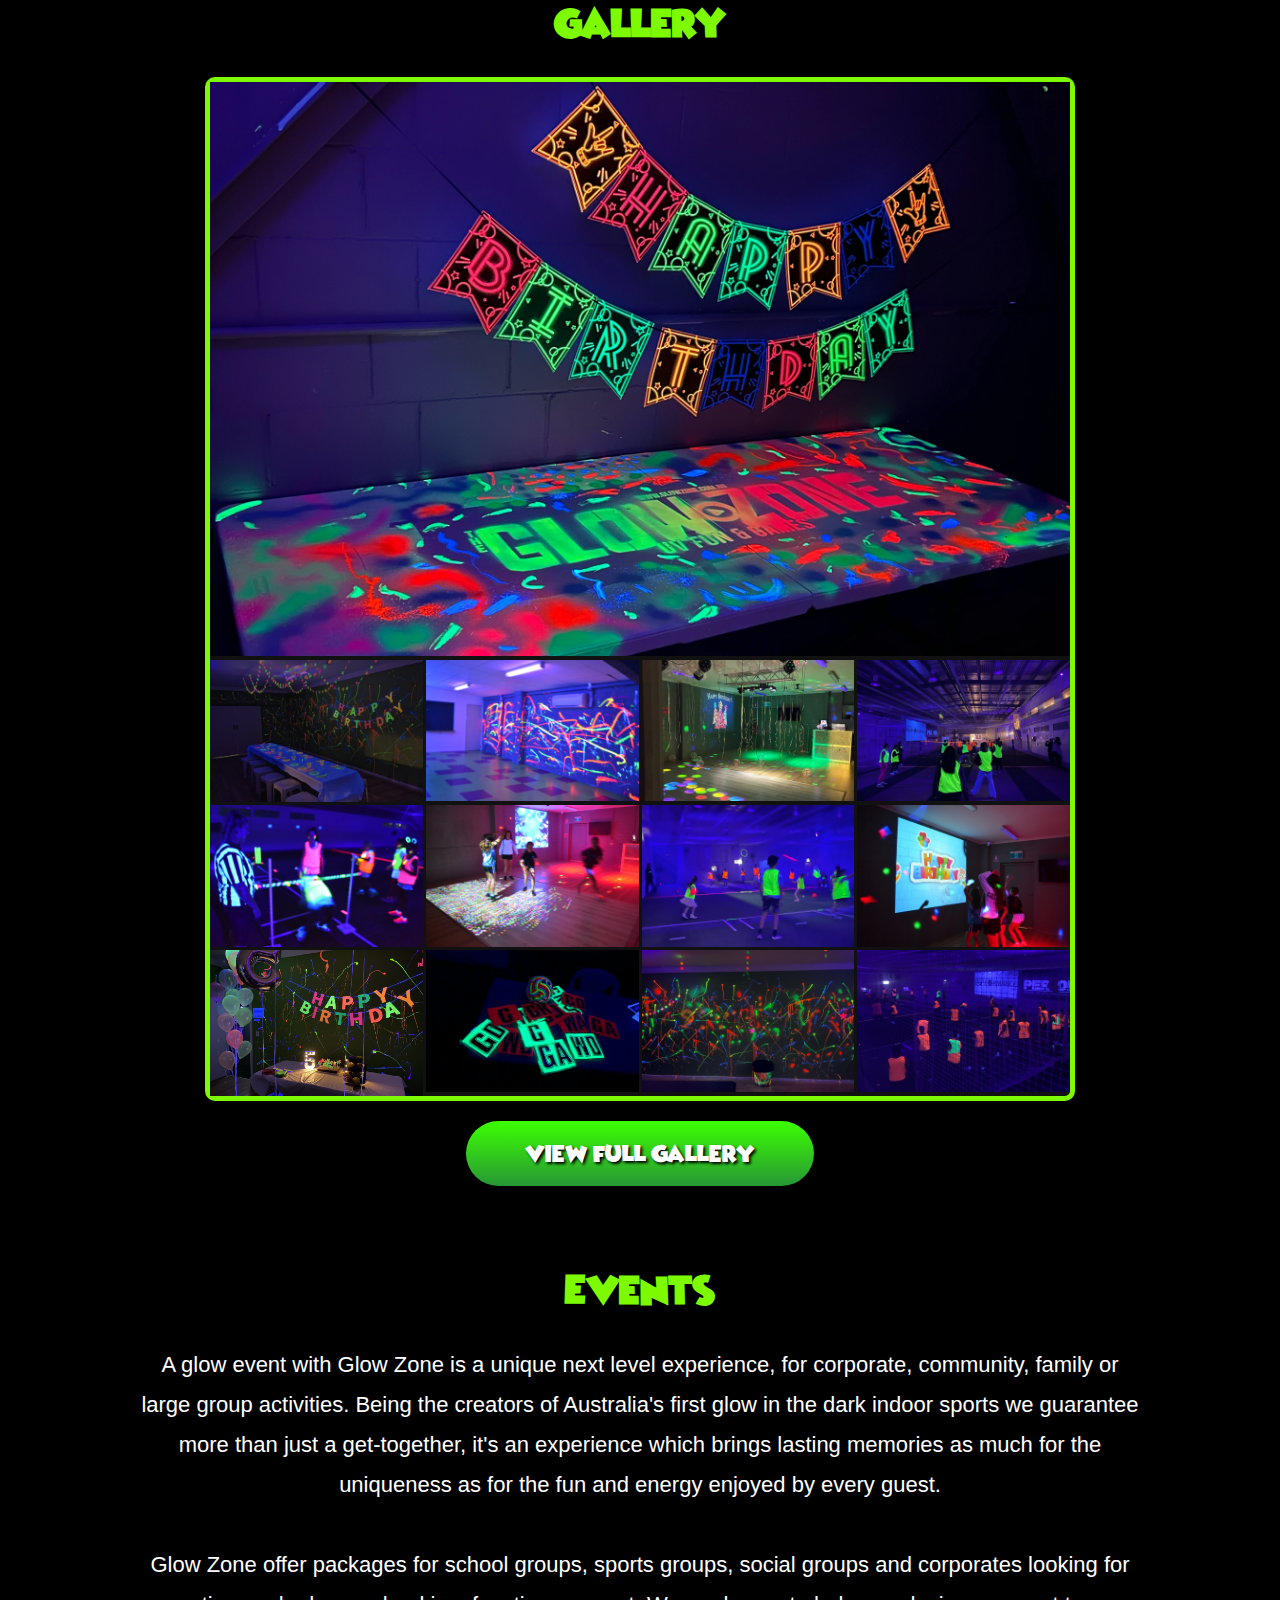
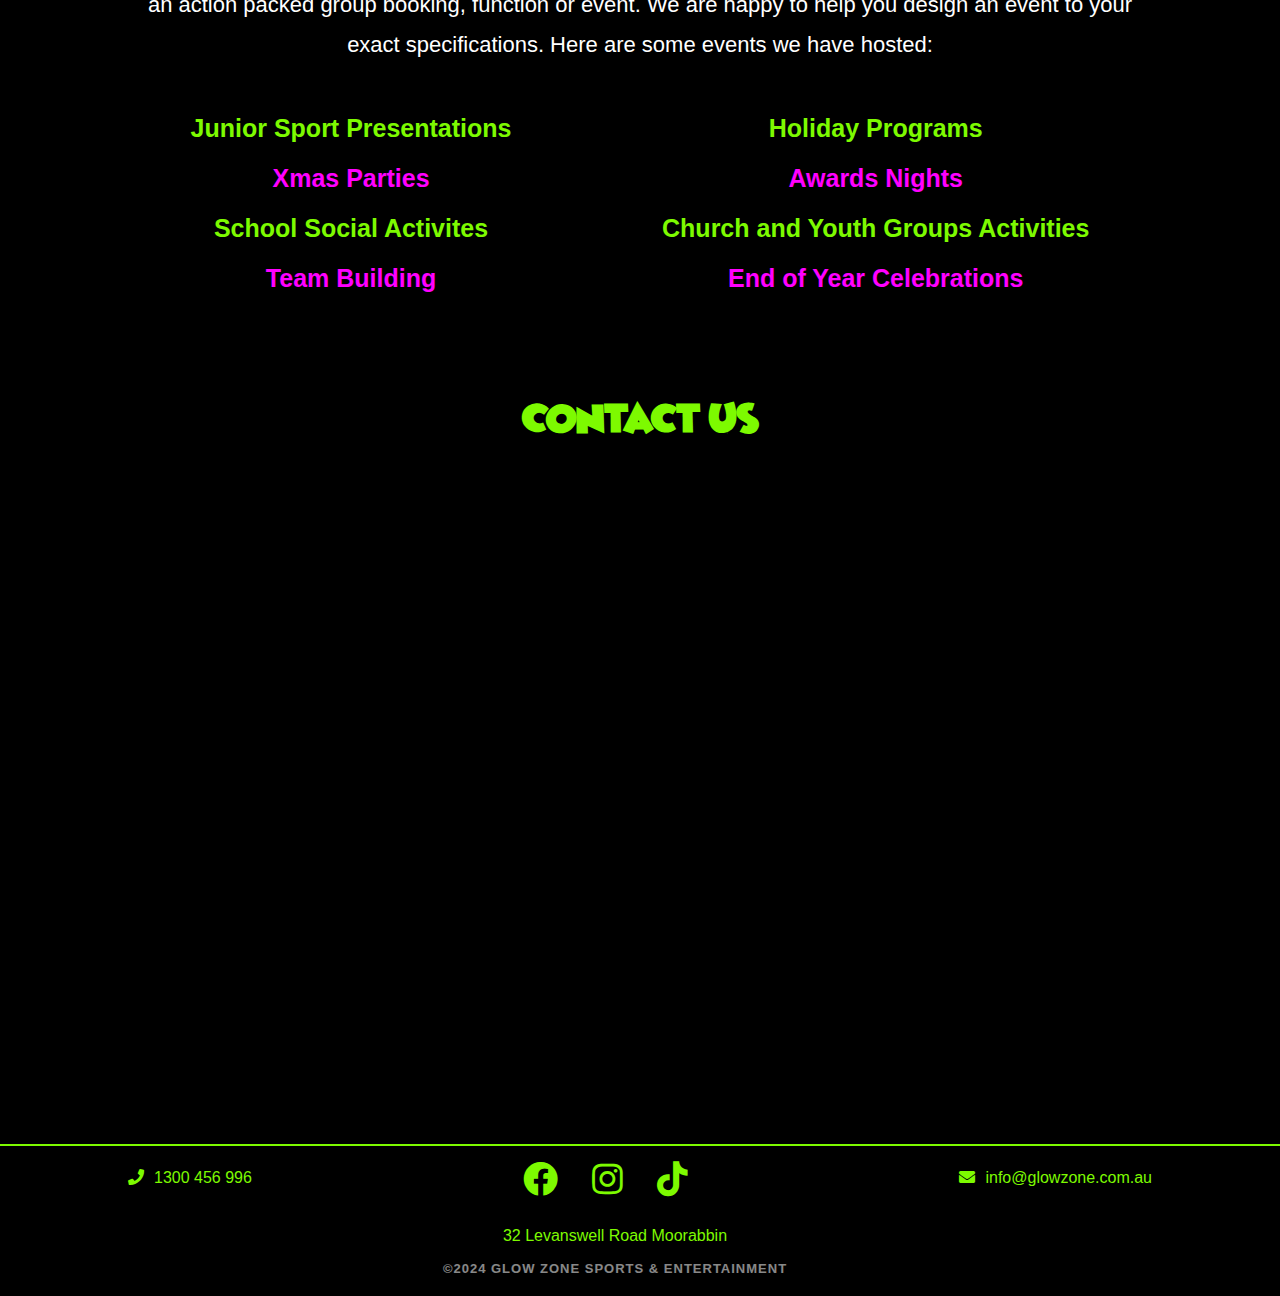
==== commit 7c089ff2: "update 010124" ====
--- a/index.html
+++ b/index.html
@@ -343,7 +343,7 @@
 </div>
   <div class="address">
     <p>32 Levanswell Road Moorabbin</p></div>
-  <div class="copyright">&copy;2023 GLOW ZONE SPORTS & ENTERTAINMENT</div>
+  <div class="copyright">&copy;2024 GLOW ZONE SPORTS & ENTERTAINMENT</div>
 </div>
 </section>
 
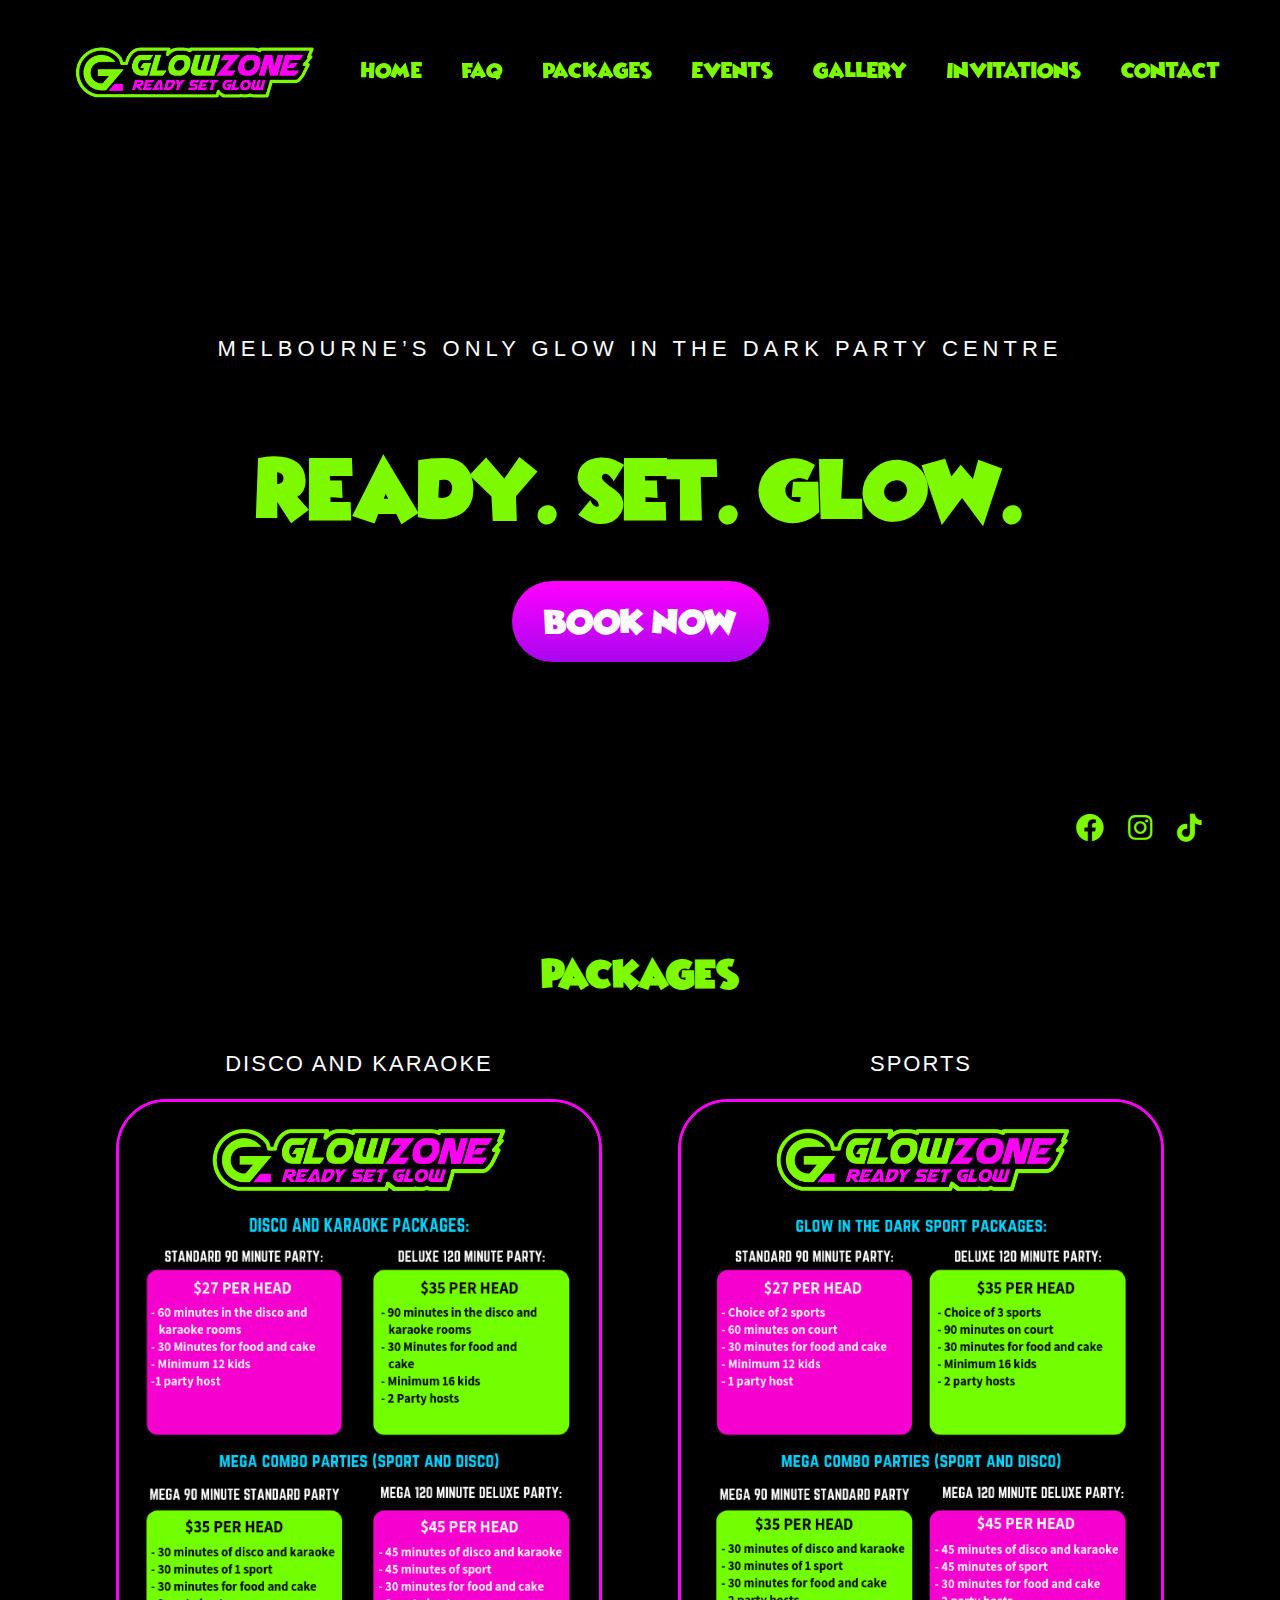
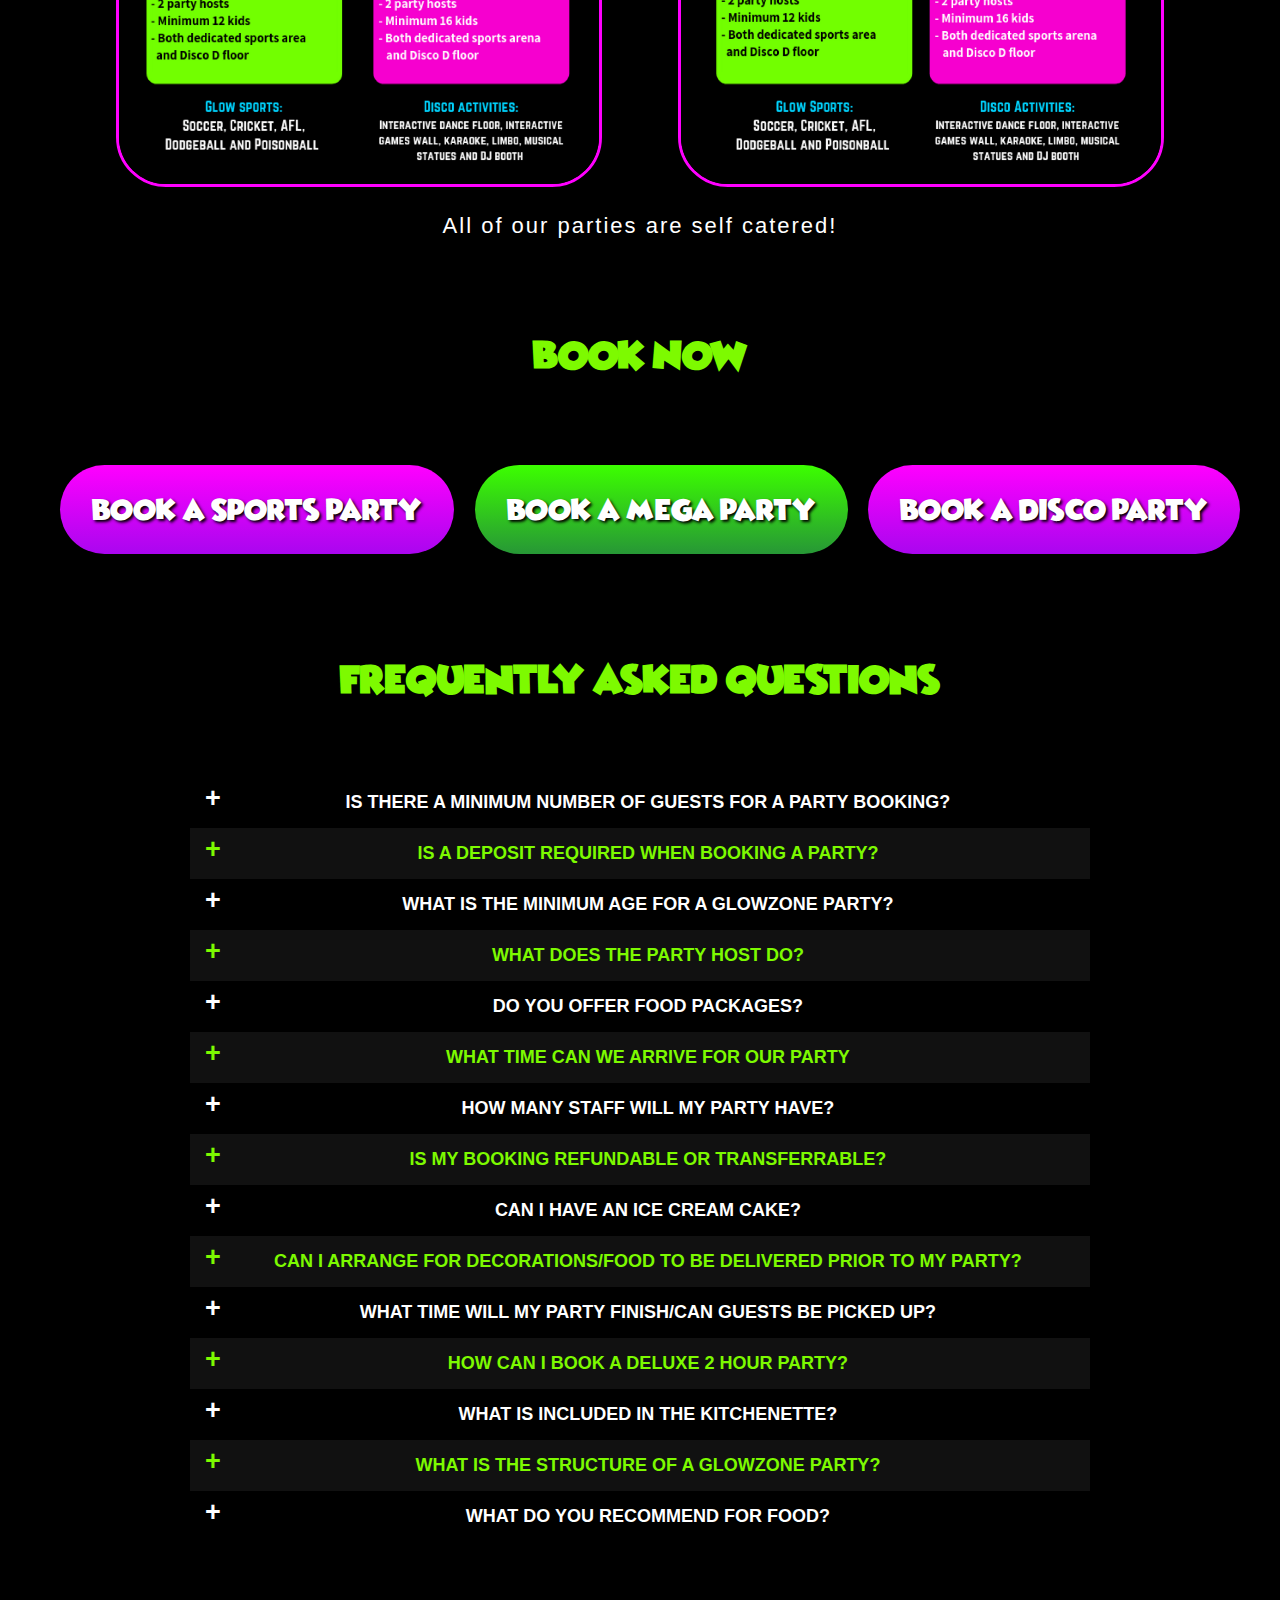
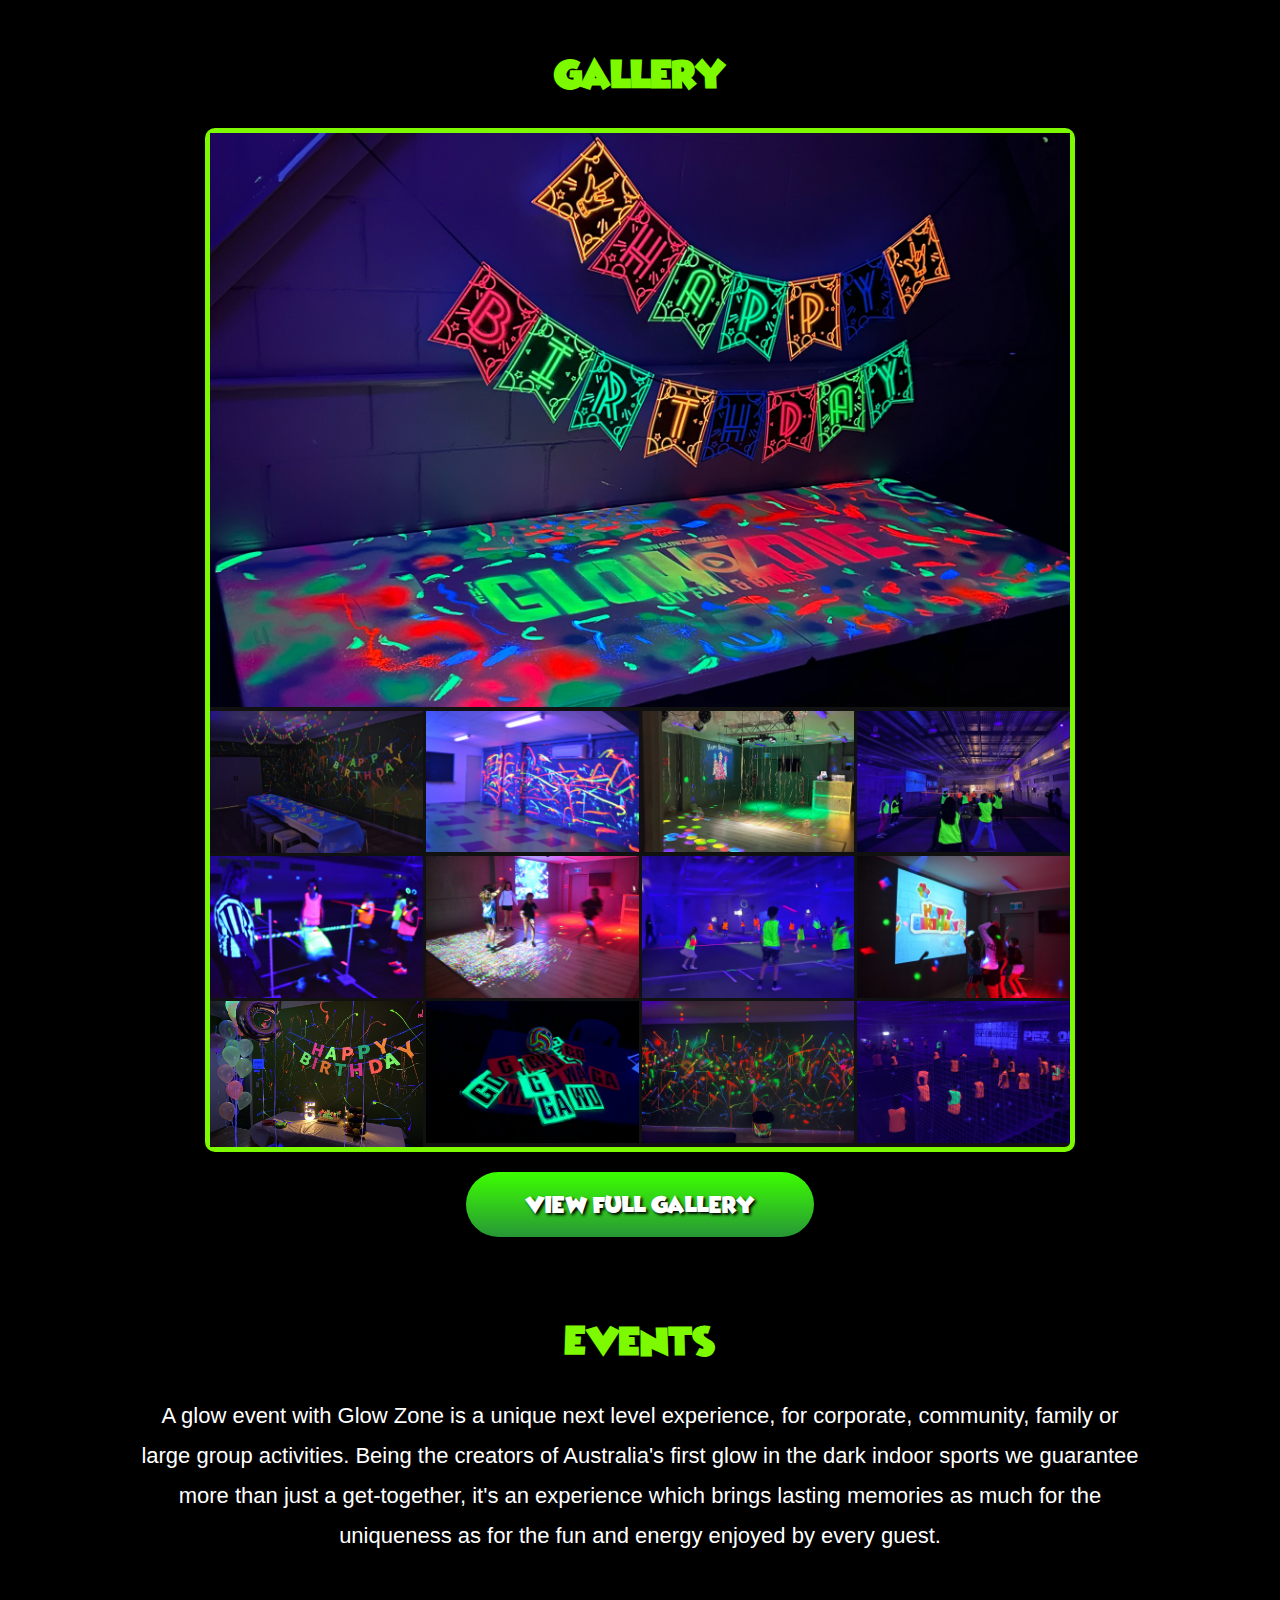
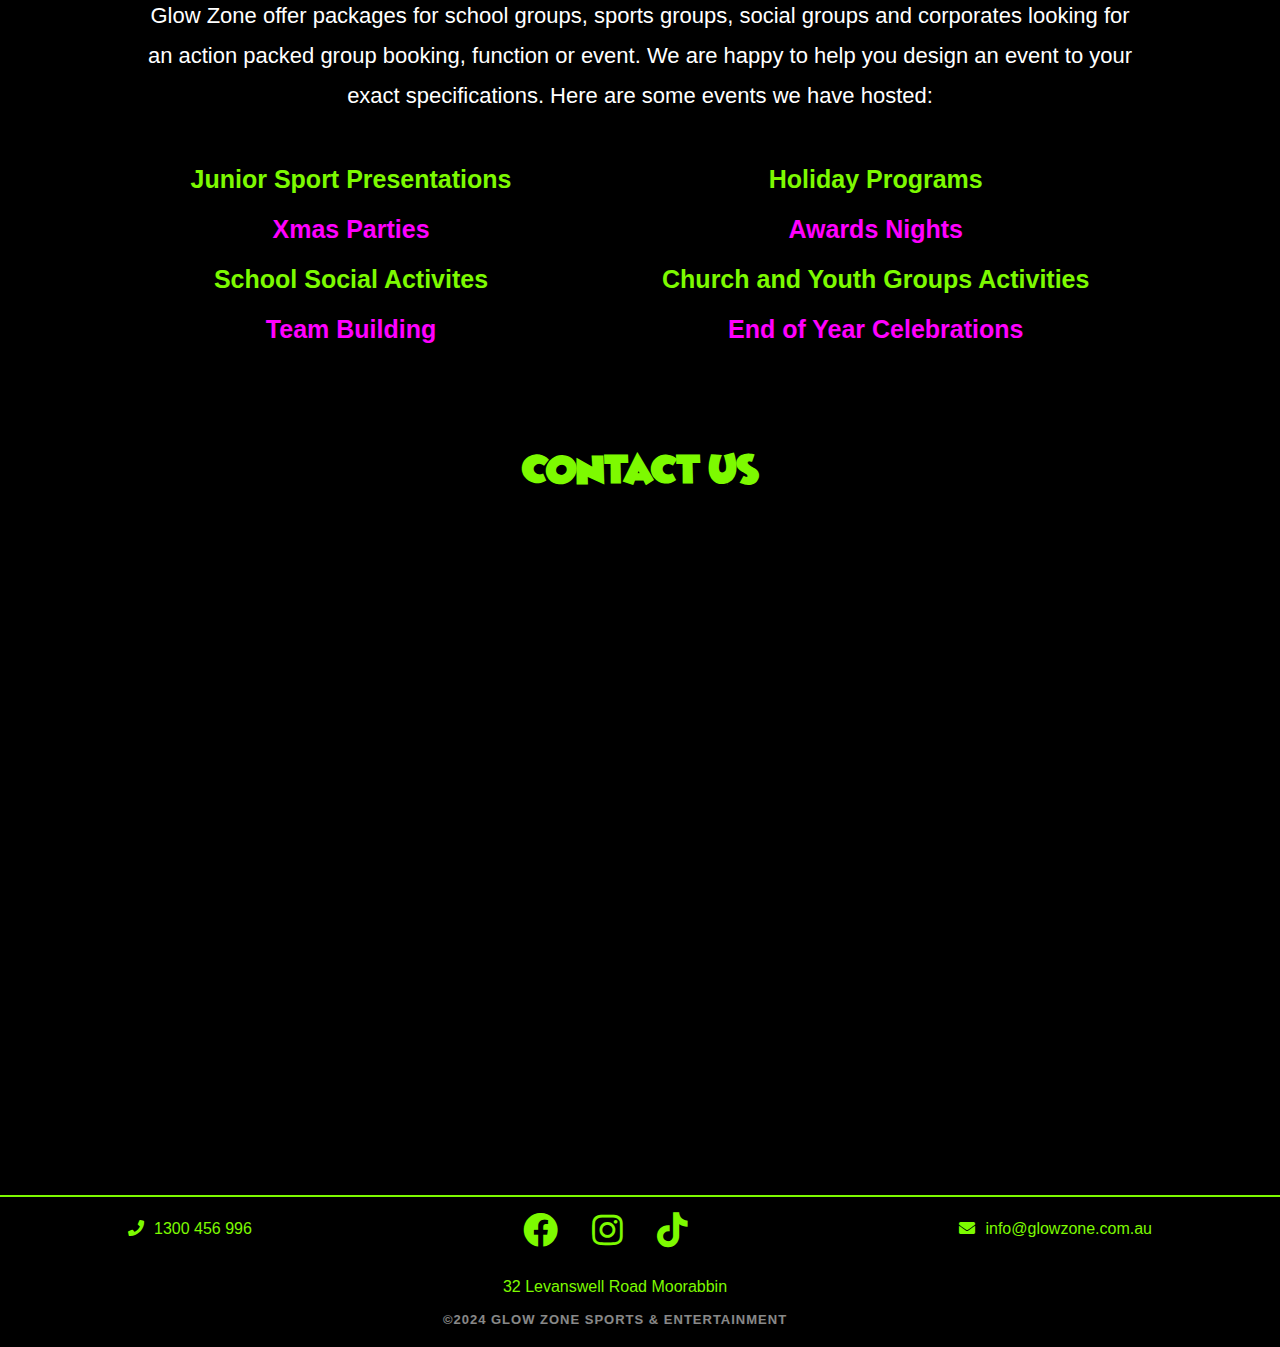
==== commit 5eb4158b: "090424" ====
--- a/index.html
+++ b/index.html
@@ -243,6 +243,14 @@
             <dd class="accordion-content accordionItem is-collapsed" id="accordion4" aria-hidden="true">
               <p>The breakdown and structure of your party will vary based on the package you select. However, the food and party room time are allocated for the last 30 minutes of the event.</p>
             </dd>
+            <dt>
+              <a href="#accordion4" aria-expanded="false" aria-controls="accordion4" class="accordion-4 accordion-title accordionTitle js-accordionTrigger">
+                WHAT DO YOU RECOMMEND FOR FOOD?
+              </a>
+            </dt>
+            <dd class="accordion-content accordionItem is-collapsed" id="accordion4" aria-hidden="true">
+              <p>GlowZone recommends Magic Brothers Pizzeria! (03) 9563 8427. Discount code: GlowXMBP</p>
+            </dd>
           </dl>
         </div>
       </div>
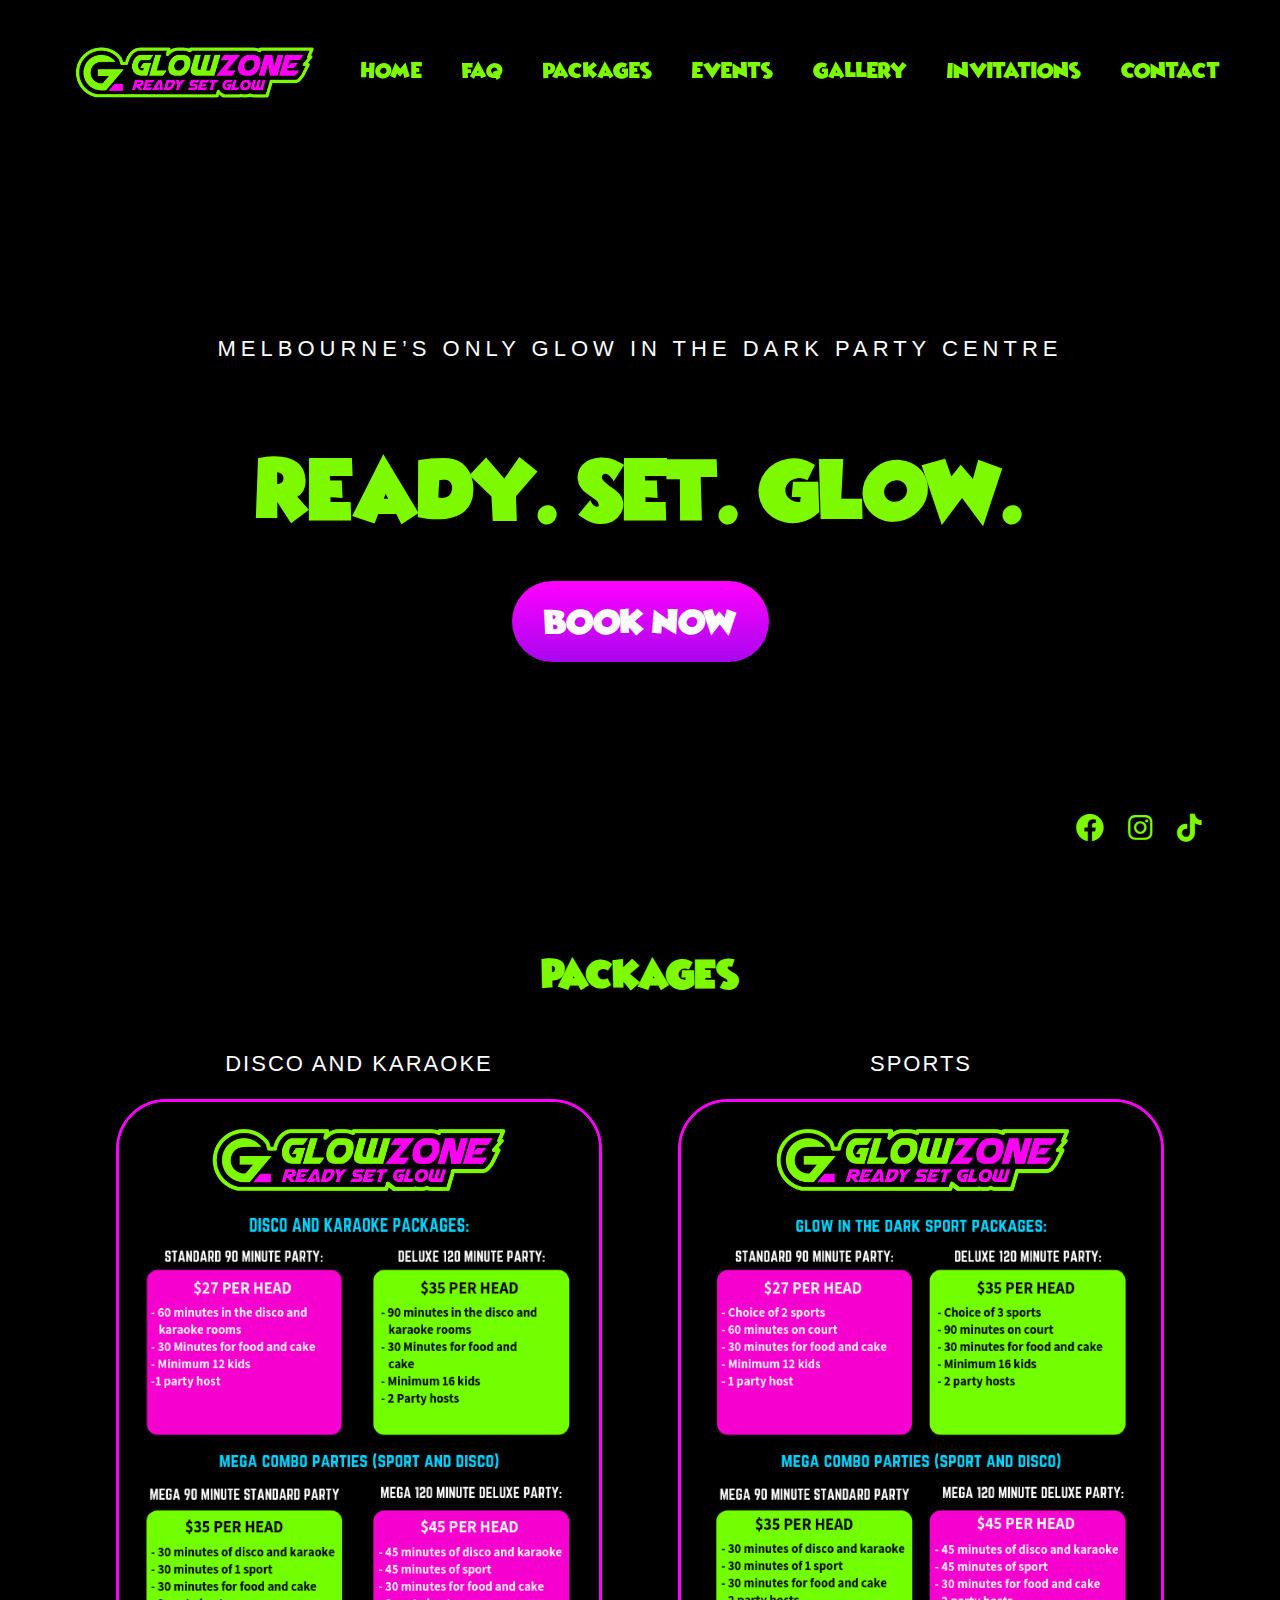
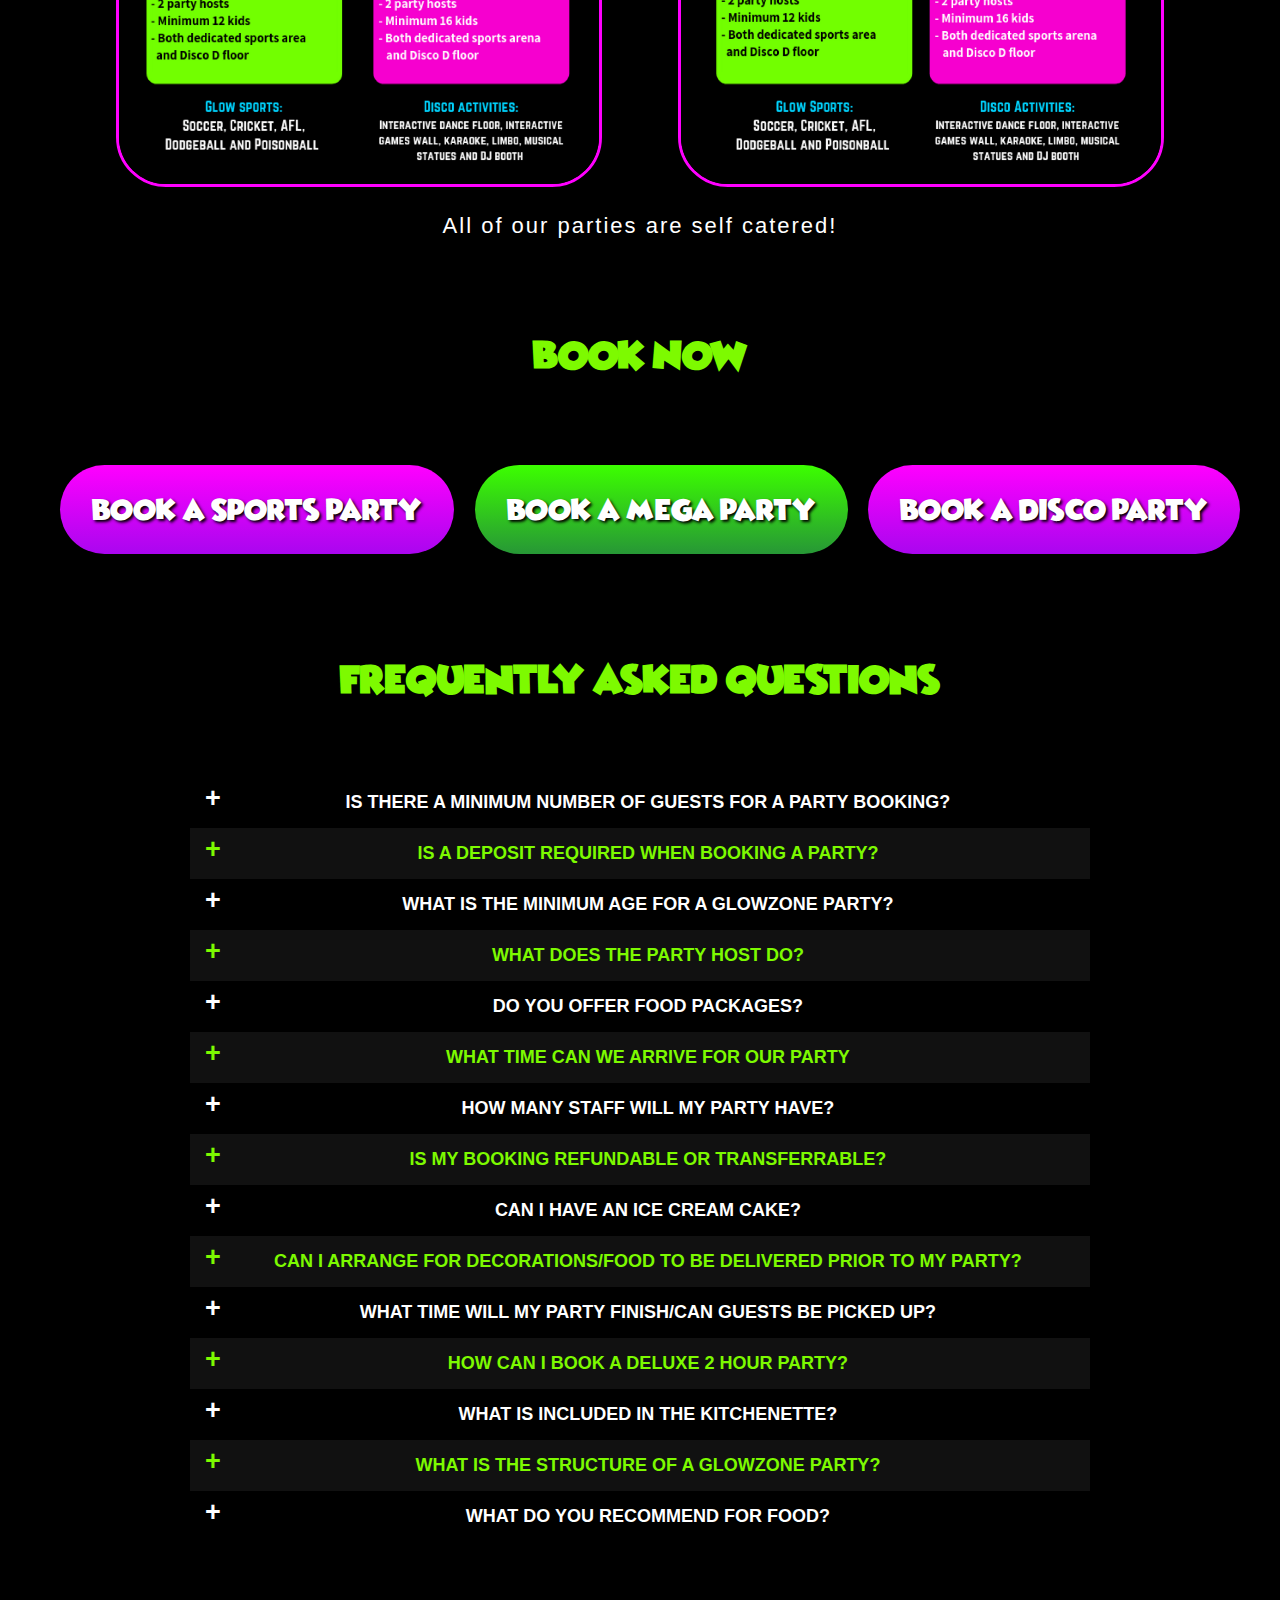
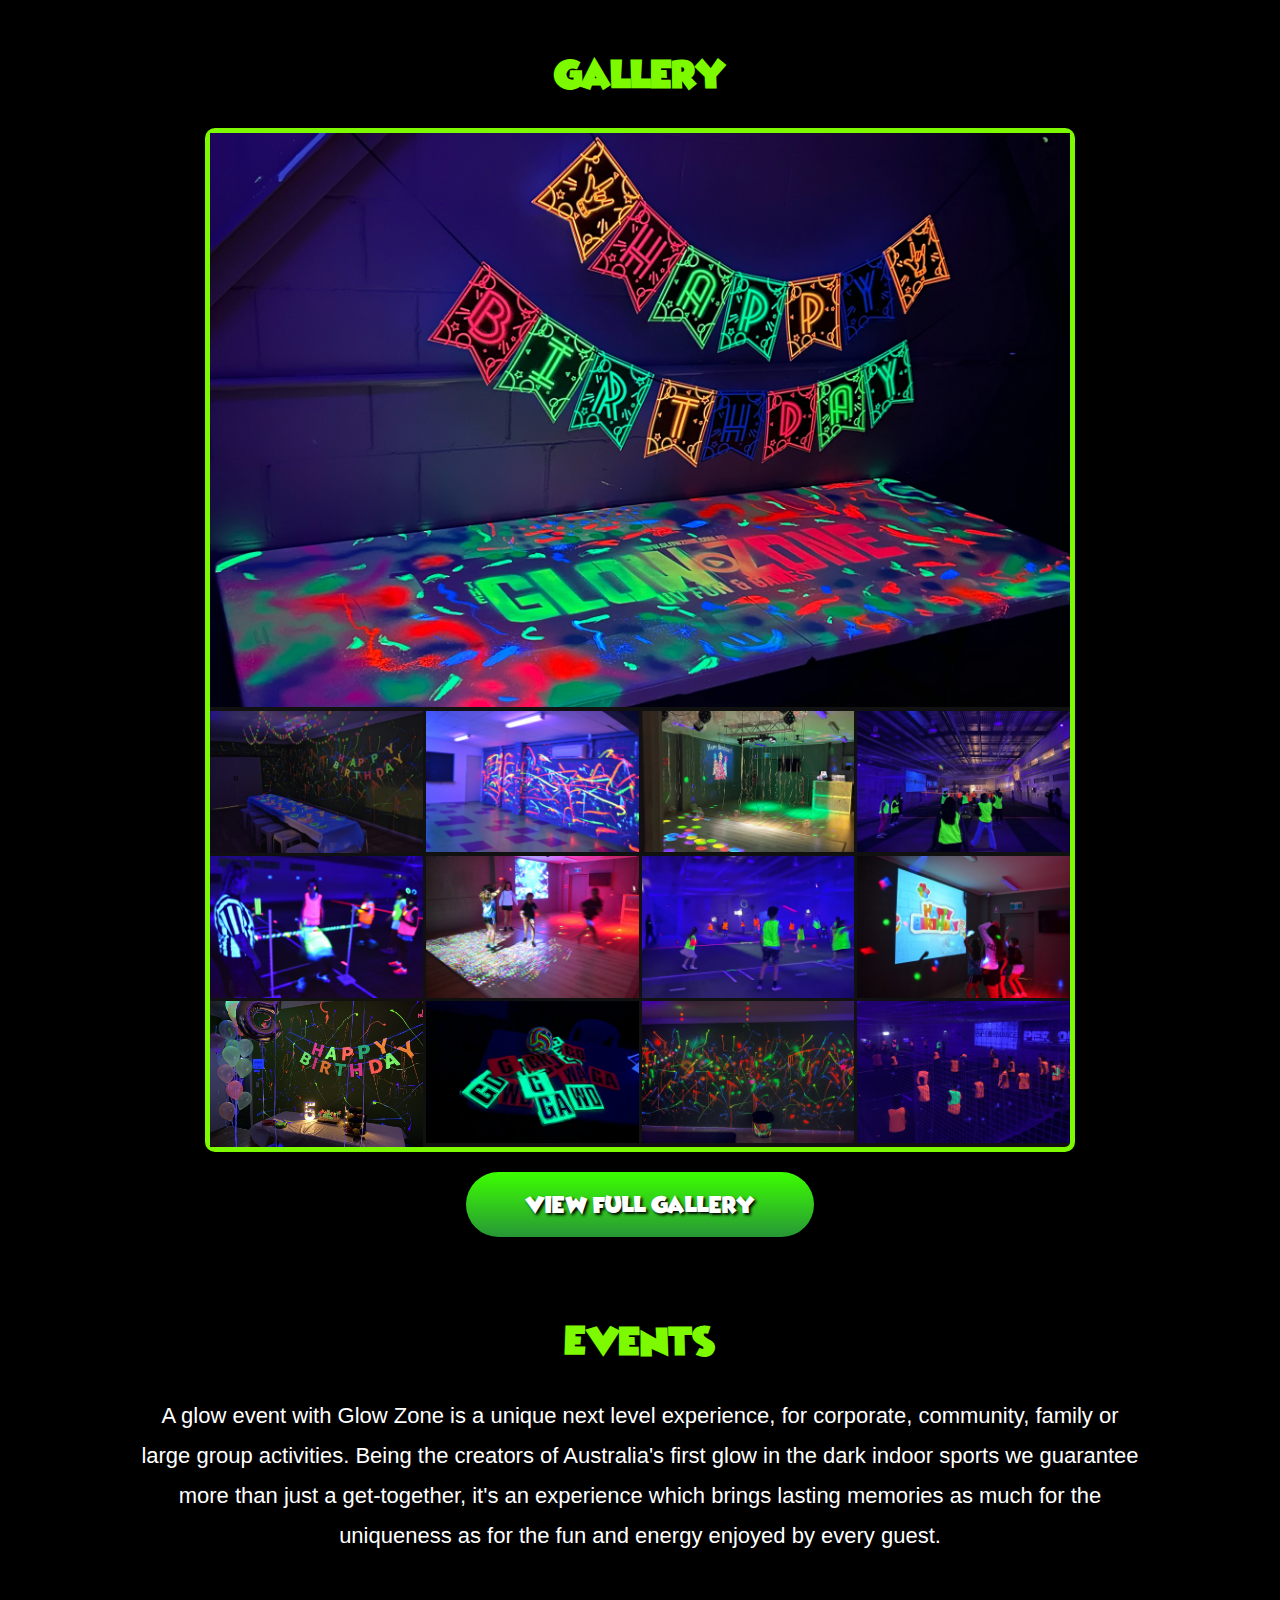
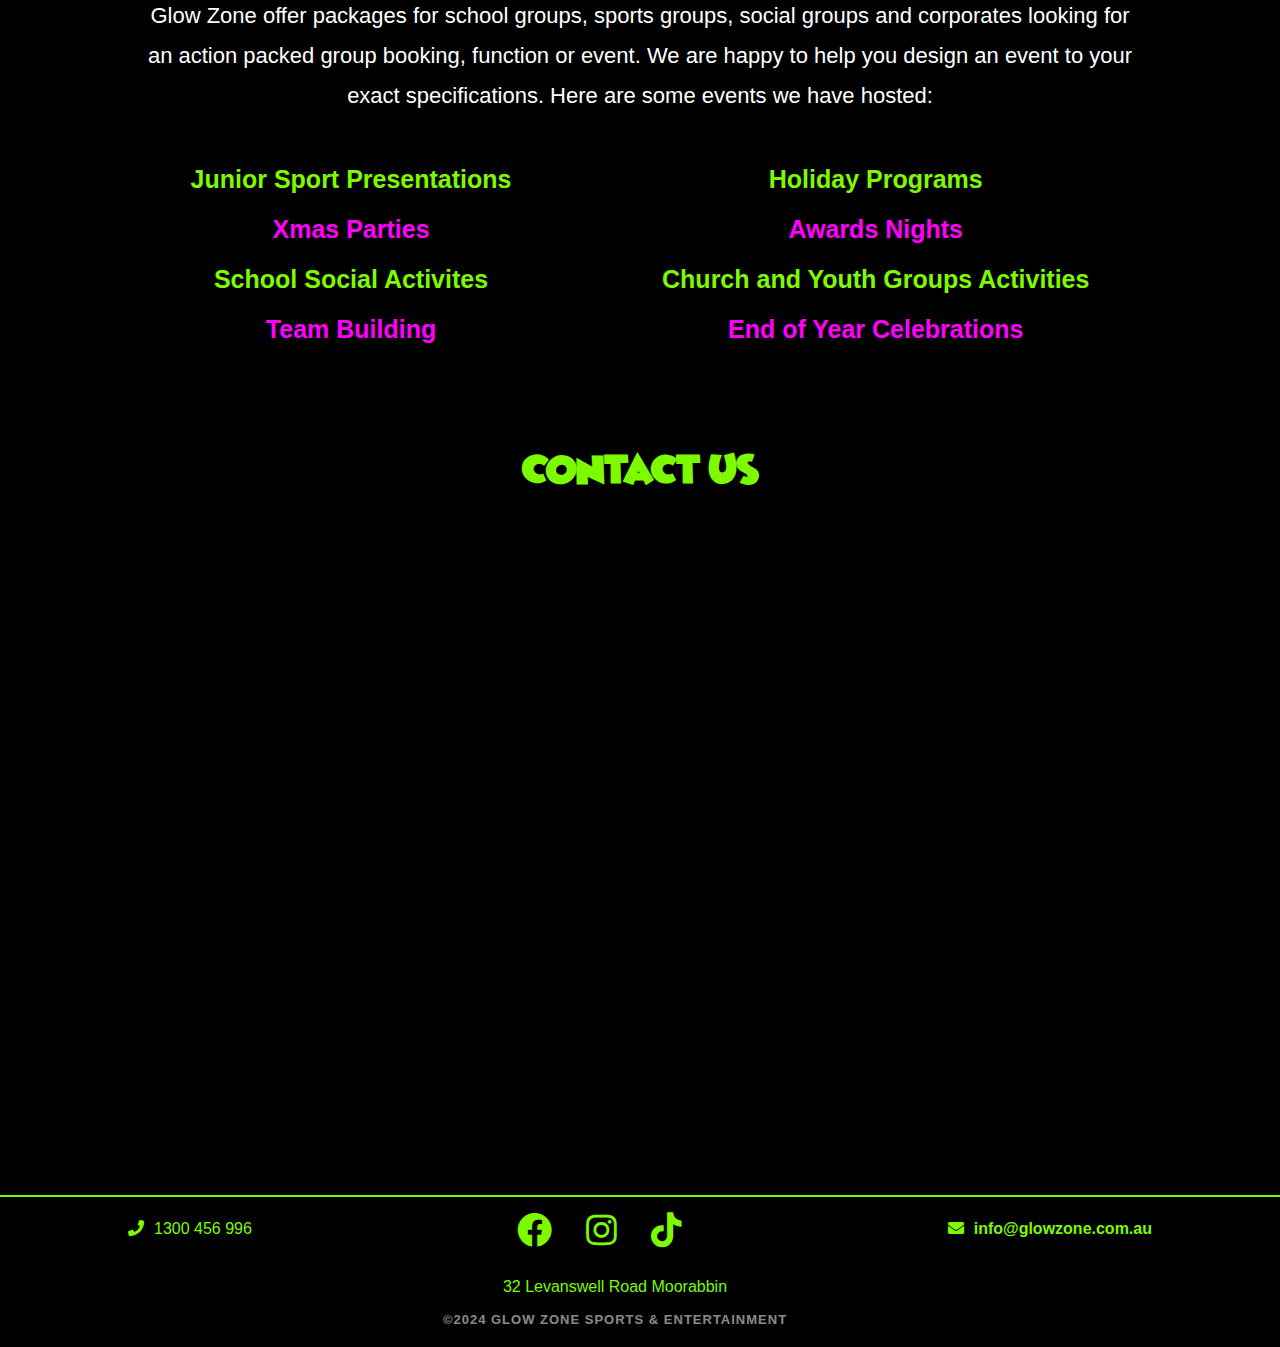
==== commit ecdbbb62: "150824" ====
--- a/index.html
+++ b/index.html
@@ -96,12 +96,12 @@
         <div class="buttons">
           <div class="button1">
             <a target="popup" 
-            onclick="window.open('https://glowzone.com.au/book.html','popup','width=1200,height=800'); return false;">Book a Sports Party</a>
+            onclick="window.open('https://glowzone.com.au/book','popup','width=1200,height=800'); return false;">Book a Sports Party</a>
           </div>
           <div class="button2"><a target="popup" 
-            onclick="window.open('https://glowzone.com.au/book.html','popup','width=1200,height=800'); return false;">Book a Mega Party</a></div>
+            onclick="window.open('https://glowzone.com.au/book','popup','width=1200,height=800'); return false;">Book a Mega Party</a></div>
           <div class="button3"><a target="popup" 
-            onclick="window.open('https://glowzone.com.au/book.html','popup','width=1200,height=800'); return false;">Book a Disco Party</a></div>
+            onclick="window.open('https://glowzone.com.au/book','popup','width=1200,height=800'); return false;">Book a Disco Party</a></div>
         </div>
     <!-- <div class="newbookings">
       <p class="pkg-heading2"><span>NEW</span> AVAILABLE TIME SLOTS </p>
@@ -249,7 +249,7 @@
               </a>
             </dt>
             <dd class="accordion-content accordionItem is-collapsed" id="accordion4" aria-hidden="true">
-              <p>GlowZone recommends Magic Brothers Pizzeria! (03) 9563 8427. Discount code: GlowXMBP</p>
+              <p>GlowZone recommends Magic Brothers Pizzeria! 03 9563 8427. Discount code: "GlowXMBP" </p>
             </dd>
           </dl>
         </div>
--- a/style.css
+++ b/style.css
@@ -1,14 +1,12 @@
 @import url(//db.onlinewebfonts.com/c/158e715d2cf42256101d89a4e7bc909e?family=Wicked+Mouse);
-@import url('http://fonts.cdnfonts.com/css/gotham');
+@import url('https://fonts.cdnfonts.com/css/metropolis-2');
 
 @font-face {
   font-family: 'Wicked Mouse Demo';
 
   src: url('fonts/Wicked\ Mouse\ Demo.otf') format('otf'),
     url('fonts/Wicked\ Mouse\ Demo.otf') format('otf'),
-    url('fonts/Wicked\ Mouse\ Demo.otf') format('truetype'),
-    url('fonts/Gotham\ Black.otf') format('oft'),
-    url('fonts/Gotham\ Black.ttf') format('ttf');
+    url('fonts/Wicked\ Mouse\ Demo.otf') format('truetype');
 
   font-weight: normal;
 
@@ -156,7 +154,7 @@
 }
 
 .home p {
-  font-family: 'Gotham Black', sans-serif;
+  font-family: 'Metropolis', sans-serif;
   font-size: 22px;
   padding-top: 60px;
   margin-bottom: 60px;
@@ -336,7 +334,7 @@
 }
 
 .pkg-subheading {
-  font-family: 'Gotham Black', sans-serif;
+  font-family: 'Metropolis', sans-serif;                                     
   font-size: 22px;
   text-align: center;
   color: #fff;
@@ -408,7 +406,8 @@
 }
 
 .events-paragraph {
-  font-family: 'Gotham', sans-serif;
+  font-family: 'Metropolis', sans-serif;
+                                                
   font-size: 22px;
   font-weight: 400;
   text-align: center;
@@ -419,7 +418,7 @@
 }
 
 .event-li1 {
-  font-family: 'Gotham', sans-serif;
+  font-family: 'Metropolis', sans-serif;                                  
   font-size: 25px;
   font-weight: 600;
   text-align: center;
@@ -428,7 +427,8 @@
   list-style: none;
 }
 .event-li2 {
-  font-family: 'Gotham', sans-serif;
+  font-family: 'Metropolis', sans-serif;
+                                                
   font-size: 25px;
   font-weight: 600;
   line-height: 2em;
@@ -448,7 +448,8 @@
 }
 
 .book-text-heading {
-  font-family: 'Gotham Black', sans-serif;
+  font-family: 'Metropolis', sans-serif;
+               font-weight: 800;                                 
   font-size: 33px;
   text-align: center;
   color: #fff;
@@ -463,7 +464,7 @@
 }
 
 .book-text-points ul li {
-  font-family: 'Gotham Black', sans-serif;
+  font-family: 'Metropolis', sans-serif;
   font-size: 20px;
   text-align: center;
   color: #fff;
@@ -596,7 +597,8 @@
 .accordion dd,
 .accordion__panel {
   background-color: #111;
-  font-family: 'Gotham Black', sans-serif;
+  font-family: 'Metropolis', sans-serif;
+                                                
   font-size: 18px;
   font-size: 1em;
   line-height: 1.5em;
@@ -627,7 +629,8 @@
 .accordionTitle,
 .accordion__Heading {
   background-color: #000;
-  font-family: 'Gotham Bold', sans-serif;
+  font-family: 'Metropolis', sans-serif;
+                                                
   font-size: 18px;
   text-align: center;
   font-weight: 600;
@@ -639,7 +642,8 @@
 }
 .accordionTitle2 {
   background: #111;
-  font-family: 'Gotham Bold', sans-serif;
+  font-family: 'Metropolis', sans-serif;
+                                                
   font-size: 18px;
   text-align: center;
   font-weight: 600;
@@ -695,7 +699,8 @@
   max-height: 50em;
   transition: max-height 1s;
   color: #fff;
-  font-family: 'Gotham', sans-serif !important;
+  font-family: 'Metropolis', sans-serif;
+                                                
   font-weight: 500;
 }
 
@@ -778,7 +783,8 @@
 /* Contact */
 
 .contact {
-  font-family: 'Gotham Black', sans-serif;
+  font-family: 'Metropolis', sans-serif;
+                                                
   background-color: #000;
   padding: 30px;
   margin: 0;
@@ -860,7 +866,8 @@
   font-size: 1.1rem;
   margin-bottom: 22px;
   transition: 0.3s;
-  font-family: 'Gotham Black', sans-serif;
+  font-family: 'Metropolis', sans-serif;
+                                                
   font-weight: 300;
   border-radius: 10px;
 }
@@ -994,13 +1001,15 @@
 
 /* COVID 19 */
 .pkg-heading span {
-  font-family: 'Gotham Black', sans-serif;
+  font-family: 'Metropolis', sans-serif;
+                                                
   font-size: 40px;
 }
 .covid19 {
   padding: 20px 80px;
   font-size: 20px;
-  font-family: 'Gotham Bold', sans-serif;
+  font-family: 'Metropolis', sans-serif;
+                                                
   line-height: 1.5em;
   color: #fff;
   text-align: center;
@@ -1017,12 +1026,14 @@
 
 .footer-phone {
   color: #7dfa00;
-  font-family: 'Gotham Black', sans-serif;
+  font-family: 'Metropolis', sans-serif;
+                                                
 }
 
 .address {
   color: #7dfa00;
-  font-family: 'Gotham Black', sans-serif;
+  font-family: 'Metropolis', sans-serif;
+                                                font-weight: 800
   text-align: center;
   margin-right: 50px;
 }
@@ -1038,7 +1049,8 @@
 
 .footer-email {
   color: #7dfa00;
-  font-family: 'Gotham Black', sans-serif;
+  font-family: 'Metropolis', sans-serif;
+  font-weight: 800;    
 }
 .footer-email a {
   color: #7dfa00;
@@ -1066,7 +1078,9 @@
   color: #e3e3e3;
   text-align: center;
   opacity: 0.6;
-  font-family: 'Gotham Bold', sans-serif;
+  font-family: 'Metropolis', sans-serif;
+  font-weight: 800;
+                                                
   letter-spacing: 1px;
   font-weight: 800;
   margin-right: 50px;
